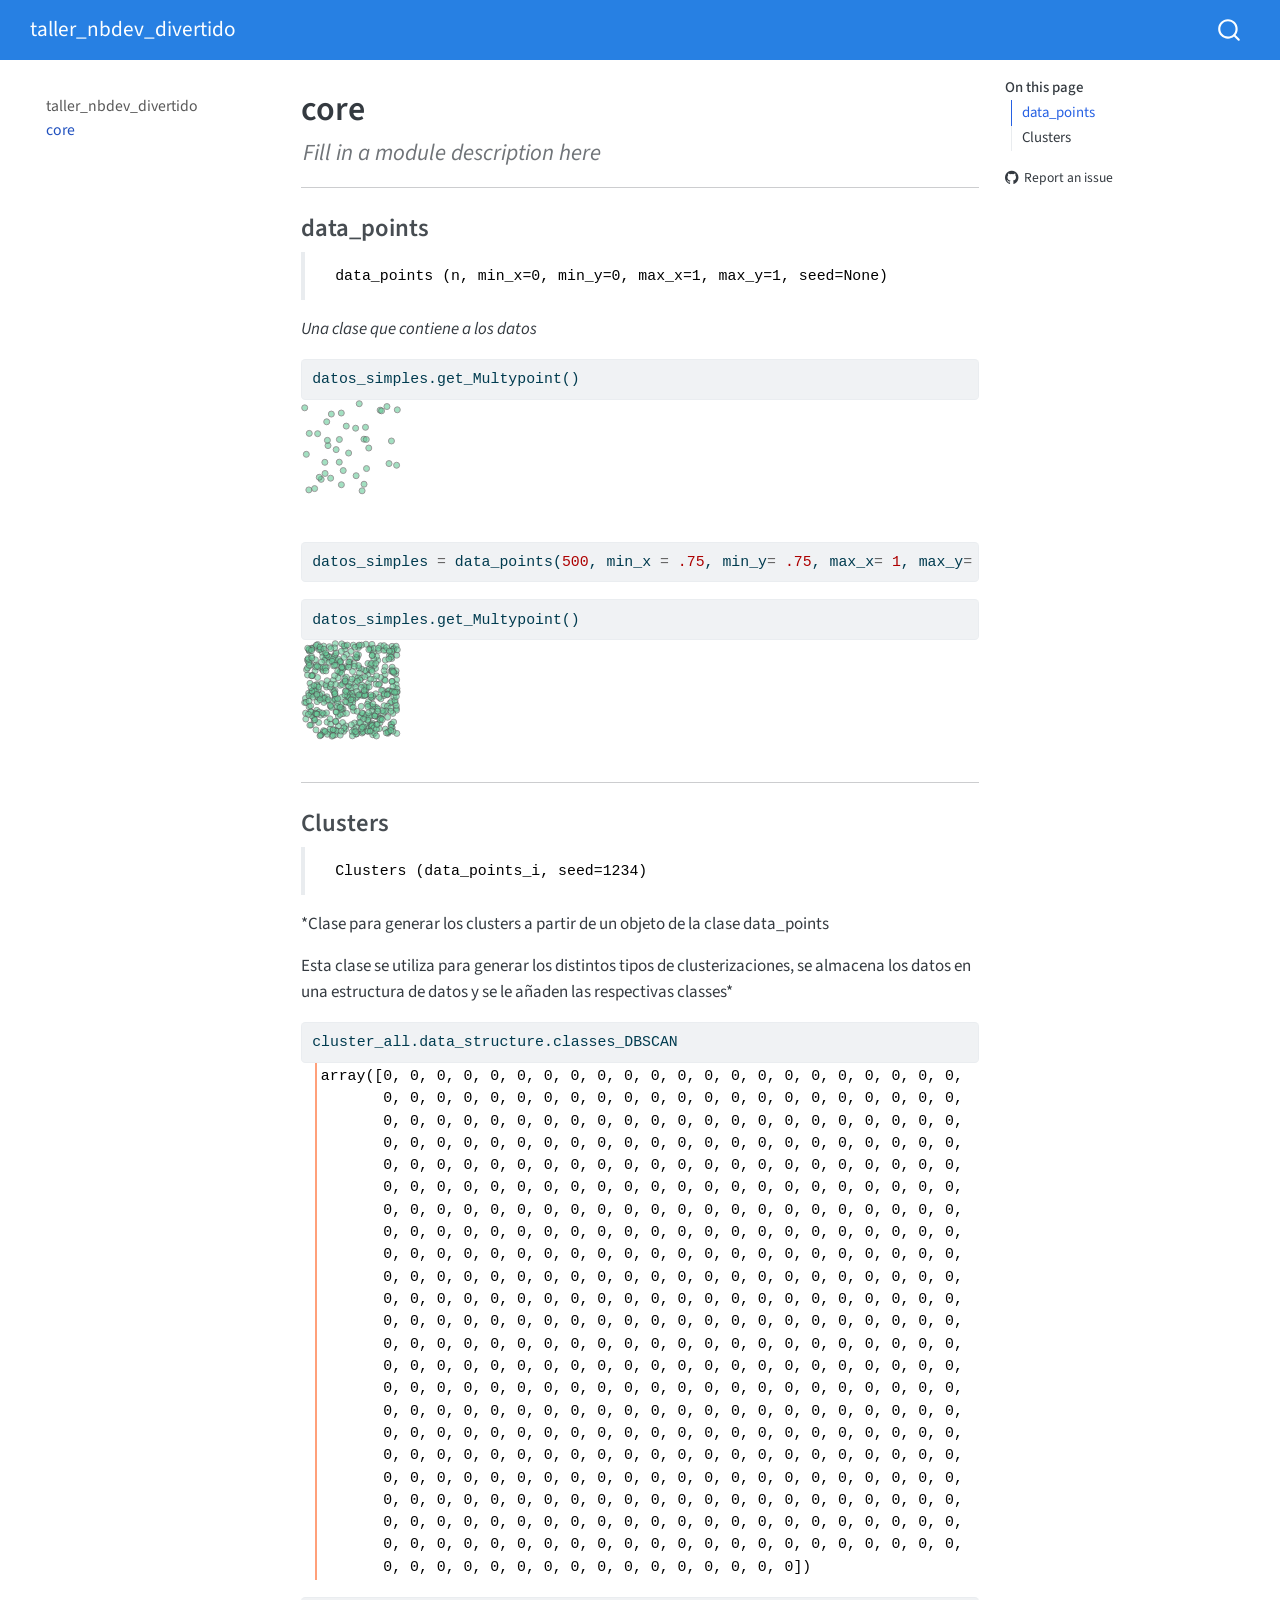
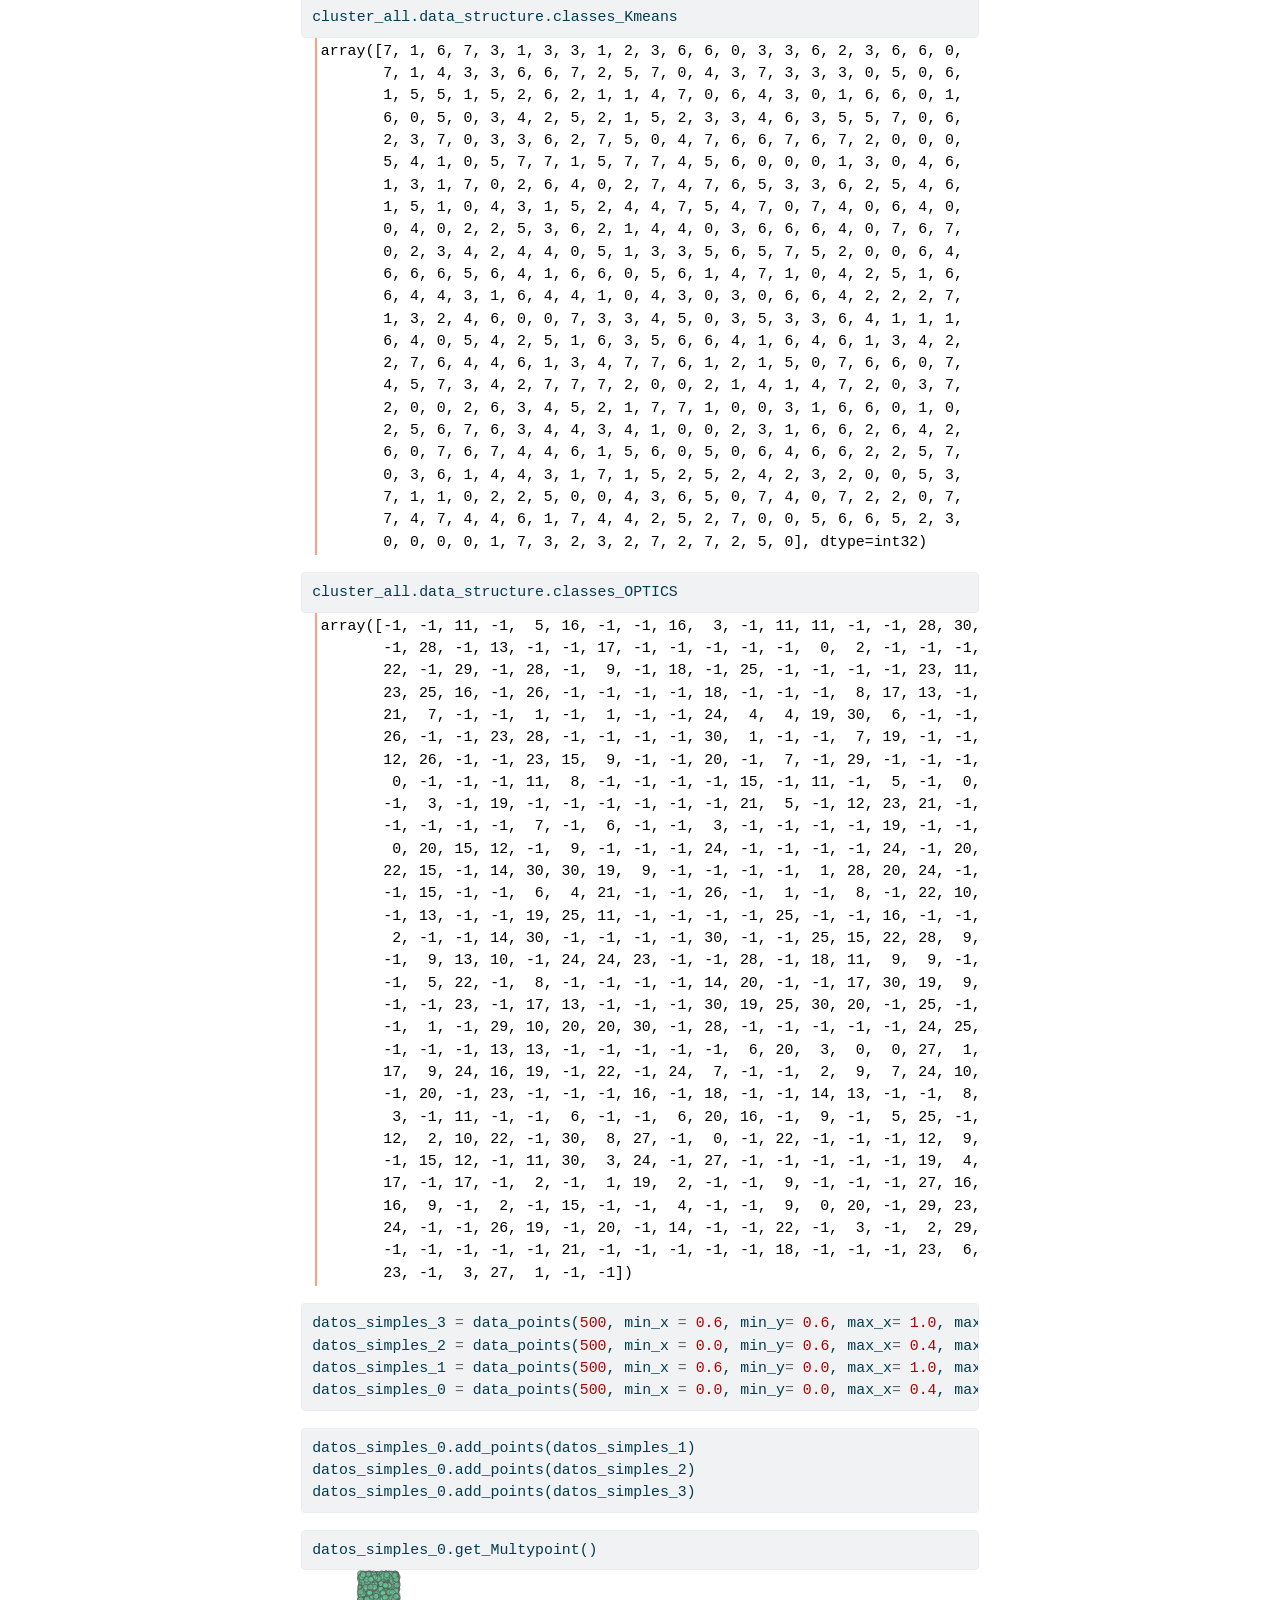
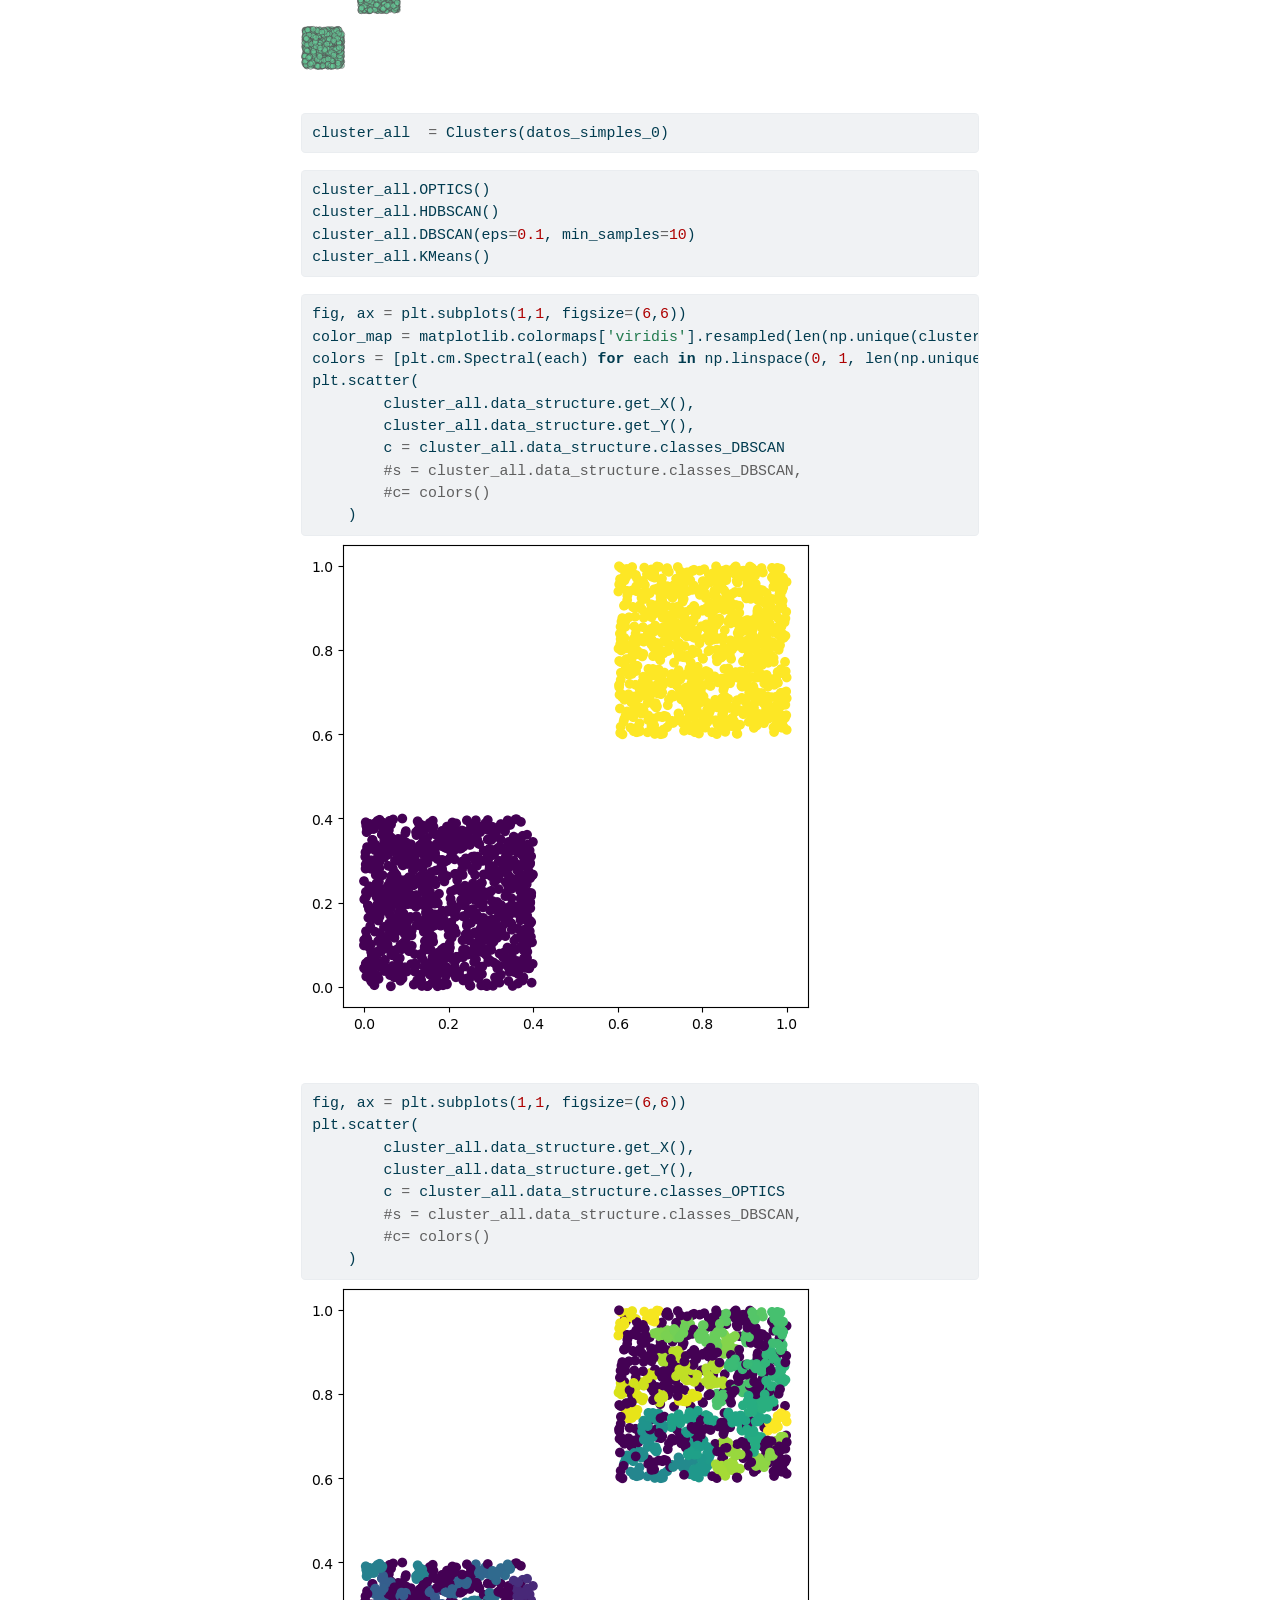
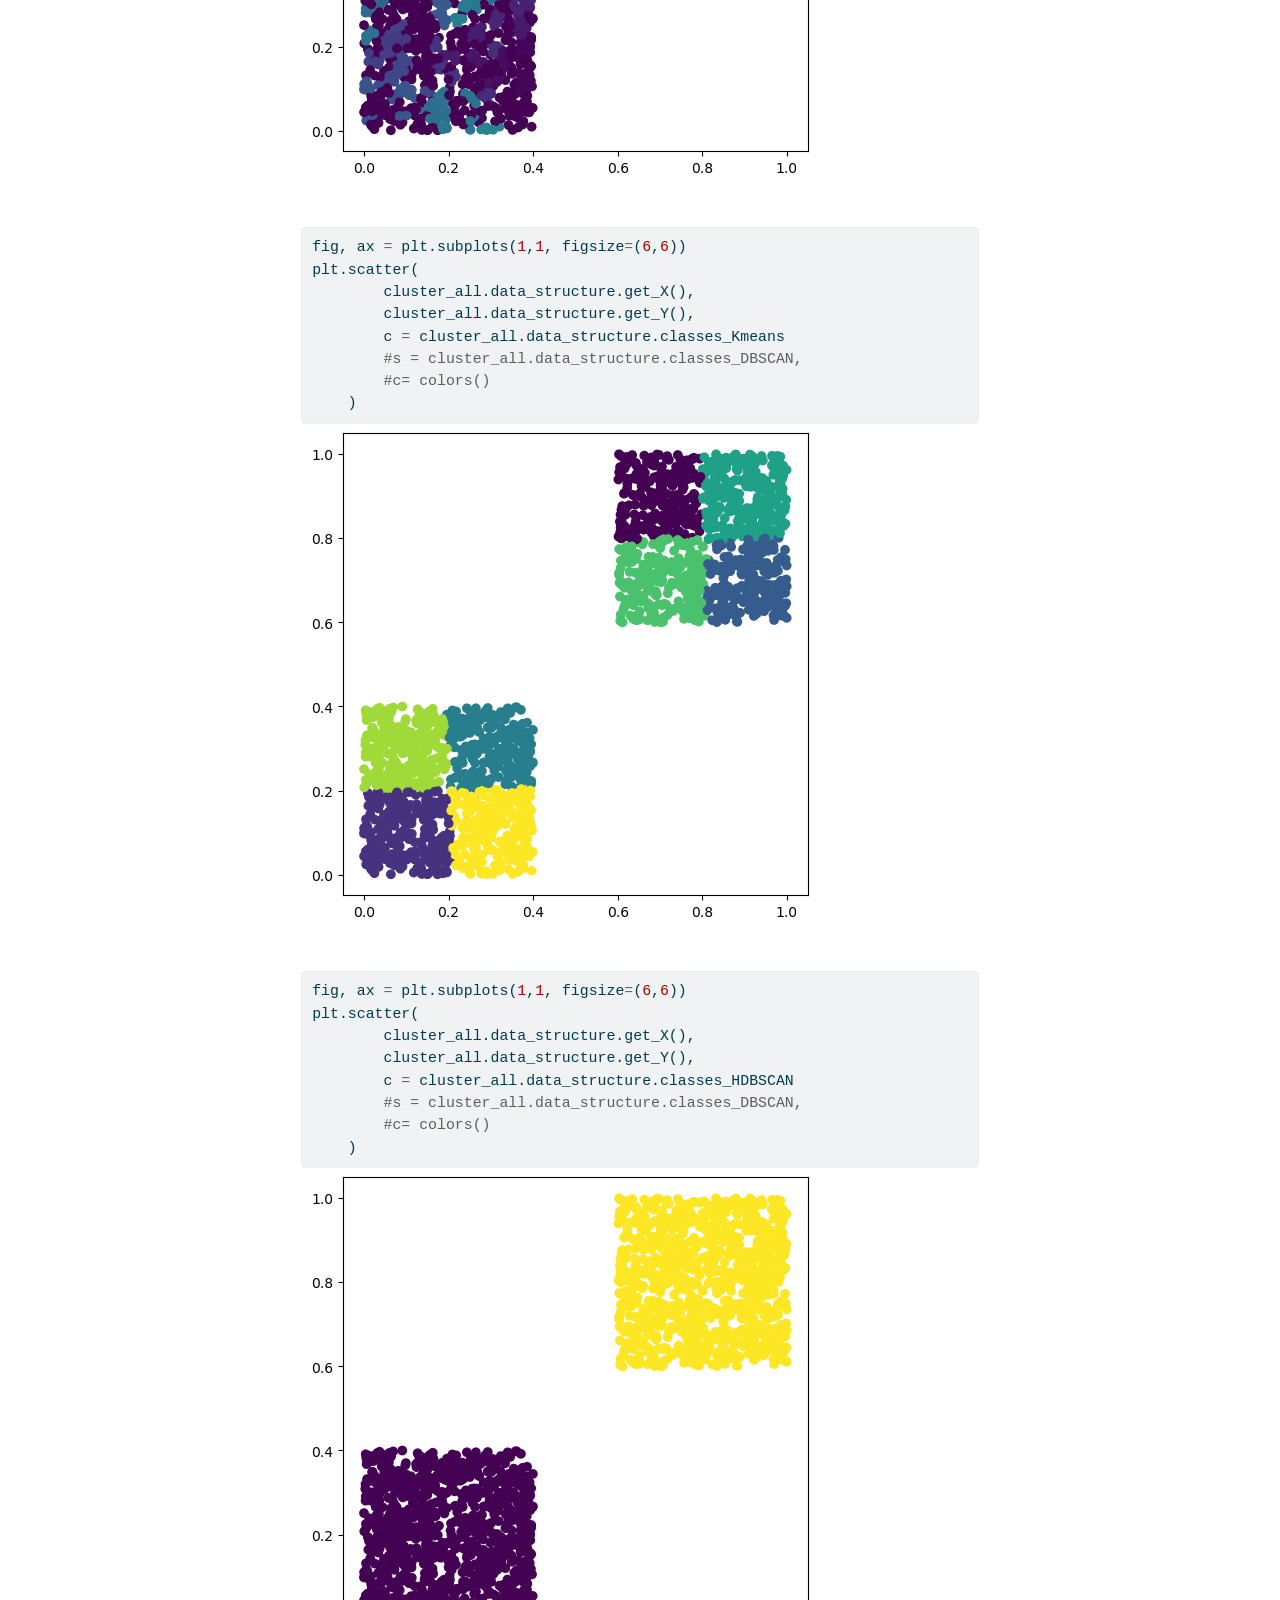
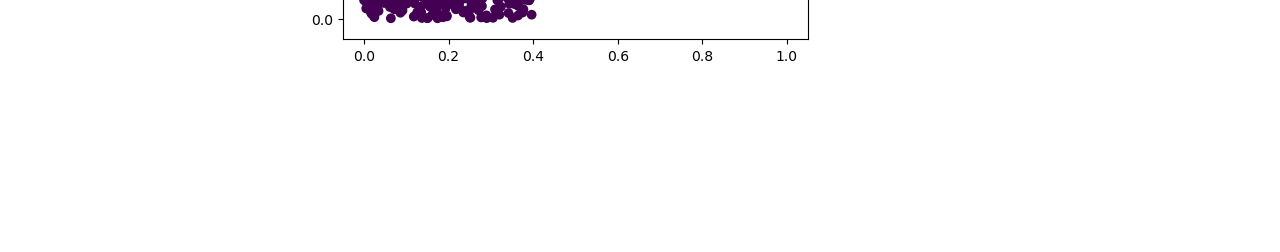
==== cluster.html @ 627d3703 "deploy: 6ef2ae4f8055036648c962a8db733e13fd1f72c1" ====
<!DOCTYPE html>
<html xmlns="http://www.w3.org/1999/xhtml" lang="en" xml:lang="en"><head>

<meta charset="utf-8">
<meta name="generator" content="quarto-1.6.1">

<meta name="viewport" content="width=device-width, initial-scale=1.0, user-scalable=yes">

<meta name="description" content="Fill in a module description here">

<title>core – taller_nbdev_divertido</title>
<style>
code{white-space: pre-wrap;}
span.smallcaps{font-variant: small-caps;}
div.columns{display: flex; gap: min(4vw, 1.5em);}
div.column{flex: auto; overflow-x: auto;}
div.hanging-indent{margin-left: 1.5em; text-indent: -1.5em;}
ul.task-list{list-style: none;}
ul.task-list li input[type="checkbox"] {
  width: 0.8em;
  margin: 0 0.8em 0.2em -1em; /* quarto-specific, see https://github.com/quarto-dev/quarto-cli/issues/4556 */ 
  vertical-align: middle;
}
/* CSS for syntax highlighting */
pre > code.sourceCode { white-space: pre; position: relative; }
pre > code.sourceCode > span { line-height: 1.25; }
pre > code.sourceCode > span:empty { height: 1.2em; }
.sourceCode { overflow: visible; }
code.sourceCode > span { color: inherit; text-decoration: inherit; }
div.sourceCode { margin: 1em 0; }
pre.sourceCode { margin: 0; }
@media screen {
div.sourceCode { overflow: auto; }
}
@media print {
pre > code.sourceCode { white-space: pre-wrap; }
pre > code.sourceCode > span { display: inline-block; text-indent: -5em; padding-left: 5em; }
}
pre.numberSource code
  { counter-reset: source-line 0; }
pre.numberSource code > span
  { position: relative; left: -4em; counter-increment: source-line; }
pre.numberSource code > span > a:first-child::before
  { content: counter(source-line);
    position: relative; left: -1em; text-align: right; vertical-align: baseline;
    border: none; display: inline-block;
    -webkit-touch-callout: none; -webkit-user-select: none;
    -khtml-user-select: none; -moz-user-select: none;
    -ms-user-select: none; user-select: none;
    padding: 0 4px; width: 4em;
  }
pre.numberSource { margin-left: 3em;  padding-left: 4px; }
div.sourceCode
  {   }
@media screen {
pre > code.sourceCode > span > a:first-child::before { text-decoration: underline; }
}
</style>


<script src="site_libs/quarto-nav/quarto-nav.js"></script>
<script src="site_libs/quarto-nav/headroom.min.js"></script>
<script src="site_libs/clipboard/clipboard.min.js"></script>
<script src="site_libs/quarto-search/autocomplete.umd.js"></script>
<script src="site_libs/quarto-search/fuse.min.js"></script>
<script src="site_libs/quarto-search/quarto-search.js"></script>
<meta name="quarto:offset" content="./">
<script src="site_libs/quarto-html/quarto.js"></script>
<script src="site_libs/quarto-html/popper.min.js"></script>
<script src="site_libs/quarto-html/tippy.umd.min.js"></script>
<script src="site_libs/quarto-html/anchor.min.js"></script>
<link href="site_libs/quarto-html/tippy.css" rel="stylesheet">
<link href="site_libs/quarto-html/quarto-syntax-highlighting.css" rel="stylesheet" id="quarto-text-highlighting-styles">
<script src="site_libs/bootstrap/bootstrap.min.js"></script>
<link href="site_libs/bootstrap/bootstrap-icons.css" rel="stylesheet">
<link href="site_libs/bootstrap/bootstrap.min.css" rel="stylesheet" id="quarto-bootstrap" data-mode="light">
<script id="quarto-search-options" type="application/json">{
  "location": "navbar",
  "copy-button": false,
  "collapse-after": 3,
  "panel-placement": "end",
  "type": "overlay",
  "limit": 50,
  "keyboard-shortcut": [
    "f",
    "/",
    "s"
  ],
  "show-item-context": false,
  "language": {
    "search-no-results-text": "No results",
    "search-matching-documents-text": "matching documents",
    "search-copy-link-title": "Copy link to search",
    "search-hide-matches-text": "Hide additional matches",
    "search-more-match-text": "more match in this document",
    "search-more-matches-text": "more matches in this document",
    "search-clear-button-title": "Clear",
    "search-text-placeholder": "",
    "search-detached-cancel-button-title": "Cancel",
    "search-submit-button-title": "Submit",
    "search-label": "Search"
  }
}</script>


<link rel="stylesheet" href="styles.css">
<meta property="og:title" content="core – taller_nbdev_divertido">
<meta property="og:description" content="Fill in a module description here">
<meta property="og:site_name" content="taller_nbdev_divertido">
<meta name="twitter:title" content="core – taller_nbdev_divertido">
<meta name="twitter:description" content="Fill in a module description here">
<meta name="twitter:card" content="summary">
</head>

<body class="nav-sidebar floating nav-fixed">

<div id="quarto-search-results"></div>
  <header id="quarto-header" class="headroom fixed-top">
    <nav class="navbar navbar-expand-lg " data-bs-theme="dark">
      <div class="navbar-container container-fluid">
      <div class="navbar-brand-container mx-auto">
    <a class="navbar-brand" href="./index.html">
    <span class="navbar-title">taller_nbdev_divertido</span>
    </a>
  </div>
        <div class="quarto-navbar-tools tools-end">
</div>
          <div id="quarto-search" class="" title="Search"></div>
      </div> <!-- /container-fluid -->
    </nav>
  <nav class="quarto-secondary-nav">
    <div class="container-fluid d-flex">
      <button type="button" class="quarto-btn-toggle btn" data-bs-toggle="collapse" role="button" data-bs-target=".quarto-sidebar-collapse-item" aria-controls="quarto-sidebar" aria-expanded="false" aria-label="Toggle sidebar navigation" onclick="if (window.quartoToggleHeadroom) { window.quartoToggleHeadroom(); }">
        <i class="bi bi-layout-text-sidebar-reverse"></i>
      </button>
        <nav class="quarto-page-breadcrumbs" aria-label="breadcrumb"><ol class="breadcrumb"><li class="breadcrumb-item"><a href="./cluster.html">core</a></li></ol></nav>
        <a class="flex-grow-1" role="navigation" data-bs-toggle="collapse" data-bs-target=".quarto-sidebar-collapse-item" aria-controls="quarto-sidebar" aria-expanded="false" aria-label="Toggle sidebar navigation" onclick="if (window.quartoToggleHeadroom) { window.quartoToggleHeadroom(); }">      
        </a>
    </div>
  </nav>
</header>
<!-- content -->
<div id="quarto-content" class="quarto-container page-columns page-rows-contents page-layout-article page-navbar">
<!-- sidebar -->
  <nav id="quarto-sidebar" class="sidebar collapse collapse-horizontal quarto-sidebar-collapse-item sidebar-navigation floating overflow-auto">
    <div class="sidebar-menu-container"> 
    <ul class="list-unstyled mt-1">
        <li class="sidebar-item">
  <div class="sidebar-item-container"> 
  <a href="./index.html" class="sidebar-item-text sidebar-link">
 <span class="menu-text">taller_nbdev_divertido</span></a>
  </div>
</li>
        <li class="sidebar-item">
  <div class="sidebar-item-container"> 
  <a href="./cluster.html" class="sidebar-item-text sidebar-link active">
 <span class="menu-text">core</span></a>
  </div>
</li>
    </ul>
    </div>
</nav>
<div id="quarto-sidebar-glass" class="quarto-sidebar-collapse-item" data-bs-toggle="collapse" data-bs-target=".quarto-sidebar-collapse-item"></div>
<!-- margin-sidebar -->
    <div id="quarto-margin-sidebar" class="sidebar margin-sidebar">
        <nav id="TOC" role="doc-toc" class="toc-active">
    <h2 id="toc-title">On this page</h2>
   
  <ul>
  <li><a href="#data_points" id="toc-data_points" class="nav-link active" data-scroll-target="#data_points">data_points</a></li>
  <li><a href="#clusters" id="toc-clusters" class="nav-link" data-scroll-target="#clusters">Clusters</a></li>
  </ul>
<div class="toc-actions"><ul><li><a href="https://github.com/msalazarcgeo/taller_nbdev_divertido/issues/new" class="toc-action"><i class="bi bi-github"></i>Report an issue</a></li></ul></div></nav>
    </div>
<!-- main -->
<main class="content" id="quarto-document-content">

<header id="title-block-header" class="quarto-title-block default">
<div class="quarto-title">
<h1 class="title">core</h1>
</div>

<div>
  <div class="description">
    Fill in a module description here
  </div>
</div>


<div class="quarto-title-meta">

    
  
    
  </div>
  


</header>


<!-- WARNING: THIS FILE WAS AUTOGENERATED! DO NOT EDIT! -->
<hr>
<section id="data_points" class="level3">
<h3 class="anchored" data-anchor-id="data_points">data_points</h3>
<blockquote class="blockquote">
<pre><code> data_points (n, min_x=0, min_y=0, max_x=1, max_y=1, seed=None)</code></pre>
</blockquote>
<p><em>Una clase que contiene a los datos</em></p>
<div id="cell-3" class="cell">
<div class="sourceCode cell-code" id="cb2"><pre class="sourceCode python code-with-copy"><code class="sourceCode python"><span id="cb2-1"><a href="#cb2-1" aria-hidden="true" tabindex="-1"></a>datos_simples.get_Multypoint()</span></code><button title="Copy to Clipboard" class="code-copy-button"><i class="bi"></i></button></pre></div>
<div class="cell-output cell-output-display">
<div>
<figure class="figure">
<p><img src="00_cluster_files/figure-html/cell-3-output-1.svg" class="img-fluid figure-img"></p>
</figure>
</div>
</div>
</div>
<div id="cell-4" class="cell">
<div class="sourceCode cell-code" id="cb3"><pre class="sourceCode python code-with-copy"><code class="sourceCode python"><span id="cb3-1"><a href="#cb3-1" aria-hidden="true" tabindex="-1"></a>datos_simples <span class="op">=</span> data_points(<span class="dv">500</span>, min_x <span class="op">=</span> <span class="fl">.75</span>, min_y<span class="op">=</span> <span class="fl">.75</span>, max_x<span class="op">=</span> <span class="dv">1</span>, max_y<span class="op">=</span> <span class="dv">1</span> )</span></code><button title="Copy to Clipboard" class="code-copy-button"><i class="bi"></i></button></pre></div>
</div>
<div id="cell-5" class="cell">
<div class="sourceCode cell-code" id="cb4"><pre class="sourceCode python code-with-copy"><code class="sourceCode python"><span id="cb4-1"><a href="#cb4-1" aria-hidden="true" tabindex="-1"></a>datos_simples.get_Multypoint()</span></code><button title="Copy to Clipboard" class="code-copy-button"><i class="bi"></i></button></pre></div>
<div class="cell-output cell-output-display">
<div>
<figure class="figure">
<p><img src="00_cluster_files/figure-html/cell-5-output-1.svg" class="img-fluid figure-img"></p>
</figure>
</div>
</div>
</div>
<hr>
</section>
<section id="clusters" class="level3">
<h3 class="anchored" data-anchor-id="clusters">Clusters</h3>
<blockquote class="blockquote">
<pre><code> Clusters (data_points_i, seed=1234)</code></pre>
</blockquote>
<p>*Clase para generar los clusters a partir de un objeto de la clase data_points</p>
<p>Esta clase se utiliza para generar los distintos tipos de clusterizaciones, se almacena los datos en una estructura de datos y se le añaden las respectivas classes*</p>
<div id="cell-7" class="cell">
<div class="sourceCode cell-code" id="cb6"><pre class="sourceCode python code-with-copy"><code class="sourceCode python"><span id="cb6-1"><a href="#cb6-1" aria-hidden="true" tabindex="-1"></a>cluster_all.data_structure.classes_DBSCAN</span></code><button title="Copy to Clipboard" class="code-copy-button"><i class="bi"></i></button></pre></div>
<div class="cell-output cell-output-display">
<pre><code>array([0, 0, 0, 0, 0, 0, 0, 0, 0, 0, 0, 0, 0, 0, 0, 0, 0, 0, 0, 0, 0, 0,
       0, 0, 0, 0, 0, 0, 0, 0, 0, 0, 0, 0, 0, 0, 0, 0, 0, 0, 0, 0, 0, 0,
       0, 0, 0, 0, 0, 0, 0, 0, 0, 0, 0, 0, 0, 0, 0, 0, 0, 0, 0, 0, 0, 0,
       0, 0, 0, 0, 0, 0, 0, 0, 0, 0, 0, 0, 0, 0, 0, 0, 0, 0, 0, 0, 0, 0,
       0, 0, 0, 0, 0, 0, 0, 0, 0, 0, 0, 0, 0, 0, 0, 0, 0, 0, 0, 0, 0, 0,
       0, 0, 0, 0, 0, 0, 0, 0, 0, 0, 0, 0, 0, 0, 0, 0, 0, 0, 0, 0, 0, 0,
       0, 0, 0, 0, 0, 0, 0, 0, 0, 0, 0, 0, 0, 0, 0, 0, 0, 0, 0, 0, 0, 0,
       0, 0, 0, 0, 0, 0, 0, 0, 0, 0, 0, 0, 0, 0, 0, 0, 0, 0, 0, 0, 0, 0,
       0, 0, 0, 0, 0, 0, 0, 0, 0, 0, 0, 0, 0, 0, 0, 0, 0, 0, 0, 0, 0, 0,
       0, 0, 0, 0, 0, 0, 0, 0, 0, 0, 0, 0, 0, 0, 0, 0, 0, 0, 0, 0, 0, 0,
       0, 0, 0, 0, 0, 0, 0, 0, 0, 0, 0, 0, 0, 0, 0, 0, 0, 0, 0, 0, 0, 0,
       0, 0, 0, 0, 0, 0, 0, 0, 0, 0, 0, 0, 0, 0, 0, 0, 0, 0, 0, 0, 0, 0,
       0, 0, 0, 0, 0, 0, 0, 0, 0, 0, 0, 0, 0, 0, 0, 0, 0, 0, 0, 0, 0, 0,
       0, 0, 0, 0, 0, 0, 0, 0, 0, 0, 0, 0, 0, 0, 0, 0, 0, 0, 0, 0, 0, 0,
       0, 0, 0, 0, 0, 0, 0, 0, 0, 0, 0, 0, 0, 0, 0, 0, 0, 0, 0, 0, 0, 0,
       0, 0, 0, 0, 0, 0, 0, 0, 0, 0, 0, 0, 0, 0, 0, 0, 0, 0, 0, 0, 0, 0,
       0, 0, 0, 0, 0, 0, 0, 0, 0, 0, 0, 0, 0, 0, 0, 0, 0, 0, 0, 0, 0, 0,
       0, 0, 0, 0, 0, 0, 0, 0, 0, 0, 0, 0, 0, 0, 0, 0, 0, 0, 0, 0, 0, 0,
       0, 0, 0, 0, 0, 0, 0, 0, 0, 0, 0, 0, 0, 0, 0, 0, 0, 0, 0, 0, 0, 0,
       0, 0, 0, 0, 0, 0, 0, 0, 0, 0, 0, 0, 0, 0, 0, 0, 0, 0, 0, 0, 0, 0,
       0, 0, 0, 0, 0, 0, 0, 0, 0, 0, 0, 0, 0, 0, 0, 0, 0, 0, 0, 0, 0, 0,
       0, 0, 0, 0, 0, 0, 0, 0, 0, 0, 0, 0, 0, 0, 0, 0, 0, 0, 0, 0, 0, 0,
       0, 0, 0, 0, 0, 0, 0, 0, 0, 0, 0, 0, 0, 0, 0, 0])</code></pre>
</div>
</div>
<div id="cell-8" class="cell">
<div class="sourceCode cell-code" id="cb8"><pre class="sourceCode python code-with-copy"><code class="sourceCode python"><span id="cb8-1"><a href="#cb8-1" aria-hidden="true" tabindex="-1"></a>cluster_all.data_structure.classes_Kmeans</span></code><button title="Copy to Clipboard" class="code-copy-button"><i class="bi"></i></button></pre></div>
<div class="cell-output cell-output-display">
<pre><code>array([7, 1, 6, 7, 3, 1, 3, 3, 1, 2, 3, 6, 6, 0, 3, 3, 6, 2, 3, 6, 6, 0,
       7, 1, 4, 3, 3, 6, 6, 7, 2, 5, 7, 0, 4, 3, 7, 3, 3, 3, 0, 5, 0, 6,
       1, 5, 5, 1, 5, 2, 6, 2, 1, 1, 4, 7, 0, 6, 4, 3, 0, 1, 6, 6, 0, 1,
       6, 0, 5, 0, 3, 4, 2, 5, 2, 1, 5, 2, 3, 3, 4, 6, 3, 5, 5, 7, 0, 6,
       2, 3, 7, 0, 3, 3, 6, 2, 7, 5, 0, 4, 7, 6, 6, 7, 6, 7, 2, 0, 0, 0,
       5, 4, 1, 0, 5, 7, 7, 1, 5, 7, 7, 4, 5, 6, 0, 0, 0, 1, 3, 0, 4, 6,
       1, 3, 1, 7, 0, 2, 6, 4, 0, 2, 7, 4, 7, 6, 5, 3, 3, 6, 2, 5, 4, 6,
       1, 5, 1, 0, 4, 3, 1, 5, 2, 4, 4, 7, 5, 4, 7, 0, 7, 4, 0, 6, 4, 0,
       0, 4, 0, 2, 2, 5, 3, 6, 2, 1, 4, 4, 0, 3, 6, 6, 6, 4, 0, 7, 6, 7,
       0, 2, 3, 4, 2, 4, 4, 0, 5, 1, 3, 3, 5, 6, 5, 7, 5, 2, 0, 0, 6, 4,
       6, 6, 6, 5, 6, 4, 1, 6, 6, 0, 5, 6, 1, 4, 7, 1, 0, 4, 2, 5, 1, 6,
       6, 4, 4, 3, 1, 6, 4, 4, 1, 0, 4, 3, 0, 3, 0, 6, 6, 4, 2, 2, 2, 7,
       1, 3, 2, 4, 6, 0, 0, 7, 3, 3, 4, 5, 0, 3, 5, 3, 3, 6, 4, 1, 1, 1,
       6, 4, 0, 5, 4, 2, 5, 1, 6, 3, 5, 6, 6, 4, 1, 6, 4, 6, 1, 3, 4, 2,
       2, 7, 6, 4, 4, 6, 1, 3, 4, 7, 7, 6, 1, 2, 1, 5, 0, 7, 6, 6, 0, 7,
       4, 5, 7, 3, 4, 2, 7, 7, 7, 2, 0, 0, 2, 1, 4, 1, 4, 7, 2, 0, 3, 7,
       2, 0, 0, 2, 6, 3, 4, 5, 2, 1, 7, 7, 1, 0, 0, 3, 1, 6, 6, 0, 1, 0,
       2, 5, 6, 7, 6, 3, 4, 4, 3, 4, 1, 0, 0, 2, 3, 1, 6, 6, 2, 6, 4, 2,
       6, 0, 7, 6, 7, 4, 4, 6, 1, 5, 6, 0, 5, 0, 6, 4, 6, 6, 2, 2, 5, 7,
       0, 3, 6, 1, 4, 4, 3, 1, 7, 1, 5, 2, 5, 2, 4, 2, 3, 2, 0, 0, 5, 3,
       7, 1, 1, 0, 2, 2, 5, 0, 0, 4, 3, 6, 5, 0, 7, 4, 0, 7, 2, 2, 0, 7,
       7, 4, 7, 4, 4, 6, 1, 7, 4, 4, 2, 5, 2, 7, 0, 0, 5, 6, 6, 5, 2, 3,
       0, 0, 0, 0, 1, 7, 3, 2, 3, 2, 7, 2, 7, 2, 5, 0], dtype=int32)</code></pre>
</div>
</div>
<div id="cell-9" class="cell">
<div class="sourceCode cell-code" id="cb10"><pre class="sourceCode python code-with-copy"><code class="sourceCode python"><span id="cb10-1"><a href="#cb10-1" aria-hidden="true" tabindex="-1"></a>cluster_all.data_structure.classes_OPTICS</span></code><button title="Copy to Clipboard" class="code-copy-button"><i class="bi"></i></button></pre></div>
<div class="cell-output cell-output-display">
<pre><code>array([-1, -1, 11, -1,  5, 16, -1, -1, 16,  3, -1, 11, 11, -1, -1, 28, 30,
       -1, 28, -1, 13, -1, -1, 17, -1, -1, -1, -1, -1,  0,  2, -1, -1, -1,
       22, -1, 29, -1, 28, -1,  9, -1, 18, -1, 25, -1, -1, -1, -1, 23, 11,
       23, 25, 16, -1, 26, -1, -1, -1, -1, 18, -1, -1, -1,  8, 17, 13, -1,
       21,  7, -1, -1,  1, -1,  1, -1, -1, 24,  4,  4, 19, 30,  6, -1, -1,
       26, -1, -1, 23, 28, -1, -1, -1, -1, 30,  1, -1, -1,  7, 19, -1, -1,
       12, 26, -1, -1, 23, 15,  9, -1, -1, 20, -1,  7, -1, 29, -1, -1, -1,
        0, -1, -1, -1, 11,  8, -1, -1, -1, -1, 15, -1, 11, -1,  5, -1,  0,
       -1,  3, -1, 19, -1, -1, -1, -1, -1, -1, 21,  5, -1, 12, 23, 21, -1,
       -1, -1, -1, -1,  7, -1,  6, -1, -1,  3, -1, -1, -1, -1, 19, -1, -1,
        0, 20, 15, 12, -1,  9, -1, -1, -1, 24, -1, -1, -1, -1, 24, -1, 20,
       22, 15, -1, 14, 30, 30, 19,  9, -1, -1, -1, -1,  1, 28, 20, 24, -1,
       -1, 15, -1, -1,  6,  4, 21, -1, -1, 26, -1,  1, -1,  8, -1, 22, 10,
       -1, 13, -1, -1, 19, 25, 11, -1, -1, -1, -1, 25, -1, -1, 16, -1, -1,
        2, -1, -1, 14, 30, -1, -1, -1, -1, 30, -1, -1, 25, 15, 22, 28,  9,
       -1,  9, 13, 10, -1, 24, 24, 23, -1, -1, 28, -1, 18, 11,  9,  9, -1,
       -1,  5, 22, -1,  8, -1, -1, -1, -1, 14, 20, -1, -1, 17, 30, 19,  9,
       -1, -1, 23, -1, 17, 13, -1, -1, -1, 30, 19, 25, 30, 20, -1, 25, -1,
       -1,  1, -1, 29, 10, 20, 20, 30, -1, 28, -1, -1, -1, -1, -1, 24, 25,
       -1, -1, -1, 13, 13, -1, -1, -1, -1, -1,  6, 20,  3,  0,  0, 27,  1,
       17,  9, 24, 16, 19, -1, 22, -1, 24,  7, -1, -1,  2,  9,  7, 24, 10,
       -1, 20, -1, 23, -1, -1, -1, 16, -1, 18, -1, -1, 14, 13, -1, -1,  8,
        3, -1, 11, -1, -1,  6, -1, -1,  6, 20, 16, -1,  9, -1,  5, 25, -1,
       12,  2, 10, 22, -1, 30,  8, 27, -1,  0, -1, 22, -1, -1, -1, 12,  9,
       -1, 15, 12, -1, 11, 30,  3, 24, -1, 27, -1, -1, -1, -1, -1, 19,  4,
       17, -1, 17, -1,  2, -1,  1, 19,  2, -1, -1,  9, -1, -1, -1, 27, 16,
       16,  9, -1,  2, -1, 15, -1, -1,  4, -1, -1,  9,  0, 20, -1, 29, 23,
       24, -1, -1, 26, 19, -1, 20, -1, 14, -1, -1, 22, -1,  3, -1,  2, 29,
       -1, -1, -1, -1, -1, 21, -1, -1, -1, -1, -1, 18, -1, -1, -1, 23,  6,
       23, -1,  3, 27,  1, -1, -1])</code></pre>
</div>
</div>
<div id="cell-10" class="cell">
<div class="sourceCode cell-code" id="cb12"><pre class="sourceCode python code-with-copy"><code class="sourceCode python"><span id="cb12-1"><a href="#cb12-1" aria-hidden="true" tabindex="-1"></a>datos_simples_3 <span class="op">=</span> data_points(<span class="dv">500</span>, min_x <span class="op">=</span> <span class="fl">0.6</span>, min_y<span class="op">=</span> <span class="fl">0.6</span>, max_x<span class="op">=</span> <span class="fl">1.0</span>, max_y<span class="op">=</span> <span class="fl">1.0</span> )</span>
<span id="cb12-2"><a href="#cb12-2" aria-hidden="true" tabindex="-1"></a>datos_simples_2 <span class="op">=</span> data_points(<span class="dv">500</span>, min_x <span class="op">=</span> <span class="fl">0.0</span>, min_y<span class="op">=</span> <span class="fl">0.6</span>, max_x<span class="op">=</span> <span class="fl">0.4</span>, max_y<span class="op">=</span> <span class="fl">1.0</span> )</span>
<span id="cb12-3"><a href="#cb12-3" aria-hidden="true" tabindex="-1"></a>datos_simples_1 <span class="op">=</span> data_points(<span class="dv">500</span>, min_x <span class="op">=</span> <span class="fl">0.6</span>, min_y<span class="op">=</span> <span class="fl">0.0</span>, max_x<span class="op">=</span> <span class="fl">1.0</span>, max_y<span class="op">=</span> <span class="fl">0.4</span> )</span>
<span id="cb12-4"><a href="#cb12-4" aria-hidden="true" tabindex="-1"></a>datos_simples_0 <span class="op">=</span> data_points(<span class="dv">500</span>, min_x <span class="op">=</span> <span class="fl">0.0</span>, min_y<span class="op">=</span> <span class="fl">0.0</span>, max_x<span class="op">=</span> <span class="fl">0.4</span>, max_y<span class="op">=</span> <span class="fl">0.4</span> )</span></code><button title="Copy to Clipboard" class="code-copy-button"><i class="bi"></i></button></pre></div>
</div>
<div id="cell-11" class="cell">
<div class="sourceCode cell-code" id="cb13"><pre class="sourceCode python code-with-copy"><code class="sourceCode python"><span id="cb13-1"><a href="#cb13-1" aria-hidden="true" tabindex="-1"></a>datos_simples_0.add_points(datos_simples_1)</span>
<span id="cb13-2"><a href="#cb13-2" aria-hidden="true" tabindex="-1"></a>datos_simples_0.add_points(datos_simples_2)</span>
<span id="cb13-3"><a href="#cb13-3" aria-hidden="true" tabindex="-1"></a>datos_simples_0.add_points(datos_simples_3)</span></code><button title="Copy to Clipboard" class="code-copy-button"><i class="bi"></i></button></pre></div>
</div>
<div id="cell-12" class="cell">
<div class="sourceCode cell-code" id="cb14"><pre class="sourceCode python code-with-copy"><code class="sourceCode python"><span id="cb14-1"><a href="#cb14-1" aria-hidden="true" tabindex="-1"></a>datos_simples_0.get_Multypoint()</span></code><button title="Copy to Clipboard" class="code-copy-button"><i class="bi"></i></button></pre></div>
<div class="cell-output cell-output-display">
<div>
<figure class="figure">
<p><img src="00_cluster_files/figure-html/cell-12-output-1.svg" class="img-fluid figure-img"></p>
</figure>
</div>
</div>
</div>
<div id="cell-13" class="cell">
<div class="sourceCode cell-code" id="cb15"><pre class="sourceCode python code-with-copy"><code class="sourceCode python"><span id="cb15-1"><a href="#cb15-1" aria-hidden="true" tabindex="-1"></a>cluster_all  <span class="op">=</span> Clusters(datos_simples_0)</span></code><button title="Copy to Clipboard" class="code-copy-button"><i class="bi"></i></button></pre></div>
</div>
<div id="cell-14" class="cell">
<div class="sourceCode cell-code" id="cb16"><pre class="sourceCode python code-with-copy"><code class="sourceCode python"><span id="cb16-1"><a href="#cb16-1" aria-hidden="true" tabindex="-1"></a>cluster_all.OPTICS()</span>
<span id="cb16-2"><a href="#cb16-2" aria-hidden="true" tabindex="-1"></a>cluster_all.HDBSCAN()</span>
<span id="cb16-3"><a href="#cb16-3" aria-hidden="true" tabindex="-1"></a>cluster_all.DBSCAN(eps<span class="op">=</span><span class="fl">0.1</span>, min_samples<span class="op">=</span><span class="dv">10</span>)</span>
<span id="cb16-4"><a href="#cb16-4" aria-hidden="true" tabindex="-1"></a>cluster_all.KMeans()</span></code><button title="Copy to Clipboard" class="code-copy-button"><i class="bi"></i></button></pre></div>
</div>
<div id="cell-15" class="cell">
<div class="sourceCode cell-code" id="cb17"><pre class="sourceCode python code-with-copy"><code class="sourceCode python"><span id="cb17-1"><a href="#cb17-1" aria-hidden="true" tabindex="-1"></a>fig, ax <span class="op">=</span> plt.subplots(<span class="dv">1</span>,<span class="dv">1</span>, figsize<span class="op">=</span>(<span class="dv">6</span>,<span class="dv">6</span>))</span>
<span id="cb17-2"><a href="#cb17-2" aria-hidden="true" tabindex="-1"></a>color_map <span class="op">=</span> matplotlib.colormaps[<span class="st">'viridis'</span>].resampled(<span class="bu">len</span>(np.unique(cluster_all.data_structure.classes_DBSCAN)))</span>
<span id="cb17-3"><a href="#cb17-3" aria-hidden="true" tabindex="-1"></a>colors <span class="op">=</span> [plt.cm.Spectral(each) <span class="cf">for</span> each <span class="kw">in</span> np.linspace(<span class="dv">0</span>, <span class="dv">1</span>, <span class="bu">len</span>(np.unique(cluster_all.data_structure.classes_DBSCAN)))]</span>
<span id="cb17-4"><a href="#cb17-4" aria-hidden="true" tabindex="-1"></a>plt.scatter(</span>
<span id="cb17-5"><a href="#cb17-5" aria-hidden="true" tabindex="-1"></a>        cluster_all.data_structure.get_X(),</span>
<span id="cb17-6"><a href="#cb17-6" aria-hidden="true" tabindex="-1"></a>        cluster_all.data_structure.get_Y(),</span>
<span id="cb17-7"><a href="#cb17-7" aria-hidden="true" tabindex="-1"></a>        c <span class="op">=</span> cluster_all.data_structure.classes_DBSCAN</span>
<span id="cb17-8"><a href="#cb17-8" aria-hidden="true" tabindex="-1"></a>        <span class="co">#s = cluster_all.data_structure.classes_DBSCAN,</span></span>
<span id="cb17-9"><a href="#cb17-9" aria-hidden="true" tabindex="-1"></a>        <span class="co">#c= colors()</span></span>
<span id="cb17-10"><a href="#cb17-10" aria-hidden="true" tabindex="-1"></a>    )</span></code><button title="Copy to Clipboard" class="code-copy-button"><i class="bi"></i></button></pre></div>
<div class="cell-output cell-output-display">
<div>
<figure class="figure">
<p><img src="00_cluster_files/figure-html/cell-15-output-1.png" class="img-fluid figure-img"></p>
</figure>
</div>
</div>
</div>
<div id="cell-16" class="cell">
<div class="sourceCode cell-code" id="cb18"><pre class="sourceCode python code-with-copy"><code class="sourceCode python"><span id="cb18-1"><a href="#cb18-1" aria-hidden="true" tabindex="-1"></a>fig, ax <span class="op">=</span> plt.subplots(<span class="dv">1</span>,<span class="dv">1</span>, figsize<span class="op">=</span>(<span class="dv">6</span>,<span class="dv">6</span>))</span>
<span id="cb18-2"><a href="#cb18-2" aria-hidden="true" tabindex="-1"></a>plt.scatter(</span>
<span id="cb18-3"><a href="#cb18-3" aria-hidden="true" tabindex="-1"></a>        cluster_all.data_structure.get_X(),</span>
<span id="cb18-4"><a href="#cb18-4" aria-hidden="true" tabindex="-1"></a>        cluster_all.data_structure.get_Y(),</span>
<span id="cb18-5"><a href="#cb18-5" aria-hidden="true" tabindex="-1"></a>        c <span class="op">=</span> cluster_all.data_structure.classes_OPTICS</span>
<span id="cb18-6"><a href="#cb18-6" aria-hidden="true" tabindex="-1"></a>        <span class="co">#s = cluster_all.data_structure.classes_DBSCAN,</span></span>
<span id="cb18-7"><a href="#cb18-7" aria-hidden="true" tabindex="-1"></a>        <span class="co">#c= colors()</span></span>
<span id="cb18-8"><a href="#cb18-8" aria-hidden="true" tabindex="-1"></a>    )</span></code><button title="Copy to Clipboard" class="code-copy-button"><i class="bi"></i></button></pre></div>
<div class="cell-output cell-output-display">
<div>
<figure class="figure">
<p><img src="00_cluster_files/figure-html/cell-16-output-1.png" class="img-fluid figure-img"></p>
</figure>
</div>
</div>
</div>
<div id="cell-17" class="cell">
<div class="sourceCode cell-code" id="cb19"><pre class="sourceCode python code-with-copy"><code class="sourceCode python"><span id="cb19-1"><a href="#cb19-1" aria-hidden="true" tabindex="-1"></a>fig, ax <span class="op">=</span> plt.subplots(<span class="dv">1</span>,<span class="dv">1</span>, figsize<span class="op">=</span>(<span class="dv">6</span>,<span class="dv">6</span>))</span>
<span id="cb19-2"><a href="#cb19-2" aria-hidden="true" tabindex="-1"></a>plt.scatter(</span>
<span id="cb19-3"><a href="#cb19-3" aria-hidden="true" tabindex="-1"></a>        cluster_all.data_structure.get_X(),</span>
<span id="cb19-4"><a href="#cb19-4" aria-hidden="true" tabindex="-1"></a>        cluster_all.data_structure.get_Y(),</span>
<span id="cb19-5"><a href="#cb19-5" aria-hidden="true" tabindex="-1"></a>        c <span class="op">=</span> cluster_all.data_structure.classes_Kmeans</span>
<span id="cb19-6"><a href="#cb19-6" aria-hidden="true" tabindex="-1"></a>        <span class="co">#s = cluster_all.data_structure.classes_DBSCAN,</span></span>
<span id="cb19-7"><a href="#cb19-7" aria-hidden="true" tabindex="-1"></a>        <span class="co">#c= colors()</span></span>
<span id="cb19-8"><a href="#cb19-8" aria-hidden="true" tabindex="-1"></a>    )</span></code><button title="Copy to Clipboard" class="code-copy-button"><i class="bi"></i></button></pre></div>
<div class="cell-output cell-output-display">
<div>
<figure class="figure">
<p><img src="00_cluster_files/figure-html/cell-17-output-1.png" class="img-fluid figure-img"></p>
</figure>
</div>
</div>
</div>
<div id="cell-19" class="cell">
<div class="sourceCode cell-code" id="cb20"><pre class="sourceCode python code-with-copy"><code class="sourceCode python"><span id="cb20-1"><a href="#cb20-1" aria-hidden="true" tabindex="-1"></a>fig, ax <span class="op">=</span> plt.subplots(<span class="dv">1</span>,<span class="dv">1</span>, figsize<span class="op">=</span>(<span class="dv">6</span>,<span class="dv">6</span>))</span>
<span id="cb20-2"><a href="#cb20-2" aria-hidden="true" tabindex="-1"></a>plt.scatter(</span>
<span id="cb20-3"><a href="#cb20-3" aria-hidden="true" tabindex="-1"></a>        cluster_all.data_structure.get_X(),</span>
<span id="cb20-4"><a href="#cb20-4" aria-hidden="true" tabindex="-1"></a>        cluster_all.data_structure.get_Y(),</span>
<span id="cb20-5"><a href="#cb20-5" aria-hidden="true" tabindex="-1"></a>        c <span class="op">=</span> cluster_all.data_structure.classes_HDBSCAN</span>
<span id="cb20-6"><a href="#cb20-6" aria-hidden="true" tabindex="-1"></a>        <span class="co">#s = cluster_all.data_structure.classes_DBSCAN,</span></span>
<span id="cb20-7"><a href="#cb20-7" aria-hidden="true" tabindex="-1"></a>        <span class="co">#c= colors()</span></span>
<span id="cb20-8"><a href="#cb20-8" aria-hidden="true" tabindex="-1"></a>    )</span></code><button title="Copy to Clipboard" class="code-copy-button"><i class="bi"></i></button></pre></div>
<div class="cell-output cell-output-display">
<div>
<figure class="figure">
<p><img src="00_cluster_files/figure-html/cell-19-output-1.png" class="img-fluid figure-img"></p>
</figure>
</div>
</div>
</div>


</section>

</main> <!-- /main -->
<script id="quarto-html-after-body" type="application/javascript">
window.document.addEventListener("DOMContentLoaded", function (event) {
  const toggleBodyColorMode = (bsSheetEl) => {
    const mode = bsSheetEl.getAttribute("data-mode");
    const bodyEl = window.document.querySelector("body");
    if (mode === "dark") {
      bodyEl.classList.add("quarto-dark");
      bodyEl.classList.remove("quarto-light");
    } else {
      bodyEl.classList.add("quarto-light");
      bodyEl.classList.remove("quarto-dark");
    }
  }
  const toggleBodyColorPrimary = () => {
    const bsSheetEl = window.document.querySelector("link#quarto-bootstrap");
    if (bsSheetEl) {
      toggleBodyColorMode(bsSheetEl);
    }
  }
  toggleBodyColorPrimary();  
  const icon = "";
  const anchorJS = new window.AnchorJS();
  anchorJS.options = {
    placement: 'right',
    icon: icon
  };
  anchorJS.add('.anchored');
  const isCodeAnnotation = (el) => {
    for (const clz of el.classList) {
      if (clz.startsWith('code-annotation-')) {                     
        return true;
      }
    }
    return false;
  }
  const onCopySuccess = function(e) {
    // button target
    const button = e.trigger;
    // don't keep focus
    button.blur();
    // flash "checked"
    button.classList.add('code-copy-button-checked');
    var currentTitle = button.getAttribute("title");
    button.setAttribute("title", "Copied!");
    let tooltip;
    if (window.bootstrap) {
      button.setAttribute("data-bs-toggle", "tooltip");
      button.setAttribute("data-bs-placement", "left");
      button.setAttribute("data-bs-title", "Copied!");
      tooltip = new bootstrap.Tooltip(button, 
        { trigger: "manual", 
          customClass: "code-copy-button-tooltip",
          offset: [0, -8]});
      tooltip.show();    
    }
    setTimeout(function() {
      if (tooltip) {
        tooltip.hide();
        button.removeAttribute("data-bs-title");
        button.removeAttribute("data-bs-toggle");
        button.removeAttribute("data-bs-placement");
      }
      button.setAttribute("title", currentTitle);
      button.classList.remove('code-copy-button-checked');
    }, 1000);
    // clear code selection
    e.clearSelection();
  }
  const getTextToCopy = function(trigger) {
      const codeEl = trigger.previousElementSibling.cloneNode(true);
      for (const childEl of codeEl.children) {
        if (isCodeAnnotation(childEl)) {
          childEl.remove();
        }
      }
      return codeEl.innerText;
  }
  const clipboard = new window.ClipboardJS('.code-copy-button:not([data-in-quarto-modal])', {
    text: getTextToCopy
  });
  clipboard.on('success', onCopySuccess);
  if (window.document.getElementById('quarto-embedded-source-code-modal')) {
    // For code content inside modals, clipBoardJS needs to be initialized with a container option
    // TODO: Check when it could be a function (https://github.com/zenorocha/clipboard.js/issues/860)
    const clipboardModal = new window.ClipboardJS('.code-copy-button[data-in-quarto-modal]', {
      text: getTextToCopy,
      container: window.document.getElementById('quarto-embedded-source-code-modal')
    });
    clipboardModal.on('success', onCopySuccess);
  }
    var localhostRegex = new RegExp(/^(?:http|https):\/\/localhost\:?[0-9]*\//);
    var mailtoRegex = new RegExp(/^mailto:/);
      var filterRegex = new RegExp("https:\/\/msalazarcgeo\.github\.io\/taller_nbdev_divertido");
    var isInternal = (href) => {
        return filterRegex.test(href) || localhostRegex.test(href) || mailtoRegex.test(href);
    }
    // Inspect non-navigation links and adorn them if external
 	var links = window.document.querySelectorAll('a[href]:not(.nav-link):not(.navbar-brand):not(.toc-action):not(.sidebar-link):not(.sidebar-item-toggle):not(.pagination-link):not(.no-external):not([aria-hidden]):not(.dropdown-item):not(.quarto-navigation-tool):not(.about-link)');
    for (var i=0; i<links.length; i++) {
      const link = links[i];
      if (!isInternal(link.href)) {
        // undo the damage that might have been done by quarto-nav.js in the case of
        // links that we want to consider external
        if (link.dataset.originalHref !== undefined) {
          link.href = link.dataset.originalHref;
        }
      }
    }
  function tippyHover(el, contentFn, onTriggerFn, onUntriggerFn) {
    const config = {
      allowHTML: true,
      maxWidth: 500,
      delay: 100,
      arrow: false,
      appendTo: function(el) {
          return el.parentElement;
      },
      interactive: true,
      interactiveBorder: 10,
      theme: 'quarto',
      placement: 'bottom-start',
    };
    if (contentFn) {
      config.content = contentFn;
    }
    if (onTriggerFn) {
      config.onTrigger = onTriggerFn;
    }
    if (onUntriggerFn) {
      config.onUntrigger = onUntriggerFn;
    }
    window.tippy(el, config); 
  }
  const noterefs = window.document.querySelectorAll('a[role="doc-noteref"]');
  for (var i=0; i<noterefs.length; i++) {
    const ref = noterefs[i];
    tippyHover(ref, function() {
      // use id or data attribute instead here
      let href = ref.getAttribute('data-footnote-href') || ref.getAttribute('href');
      try { href = new URL(href).hash; } catch {}
      const id = href.replace(/^#\/?/, "");
      const note = window.document.getElementById(id);
      if (note) {
        return note.innerHTML;
      } else {
        return "";
      }
    });
  }
  const xrefs = window.document.querySelectorAll('a.quarto-xref');
  const processXRef = (id, note) => {
    // Strip column container classes
    const stripColumnClz = (el) => {
      el.classList.remove("page-full", "page-columns");
      if (el.children) {
        for (const child of el.children) {
          stripColumnClz(child);
        }
      }
    }
    stripColumnClz(note)
    if (id === null || id.startsWith('sec-')) {
      // Special case sections, only their first couple elements
      const container = document.createElement("div");
      if (note.children && note.children.length > 2) {
        container.appendChild(note.children[0].cloneNode(true));
        for (let i = 1; i < note.children.length; i++) {
          const child = note.children[i];
          if (child.tagName === "P" && child.innerText === "") {
            continue;
          } else {
            container.appendChild(child.cloneNode(true));
            break;
          }
        }
        if (window.Quarto?.typesetMath) {
          window.Quarto.typesetMath(container);
        }
        return container.innerHTML
      } else {
        if (window.Quarto?.typesetMath) {
          window.Quarto.typesetMath(note);
        }
        return note.innerHTML;
      }
    } else {
      // Remove any anchor links if they are present
      const anchorLink = note.querySelector('a.anchorjs-link');
      if (anchorLink) {
        anchorLink.remove();
      }
      if (window.Quarto?.typesetMath) {
        window.Quarto.typesetMath(note);
      }
      // TODO in 1.5, we should make sure this works without a callout special case
      if (note.classList.contains("callout")) {
        return note.outerHTML;
      } else {
        return note.innerHTML;
      }
    }
  }
  for (var i=0; i<xrefs.length; i++) {
    const xref = xrefs[i];
    tippyHover(xref, undefined, function(instance) {
      instance.disable();
      let url = xref.getAttribute('href');
      let hash = undefined; 
      if (url.startsWith('#')) {
        hash = url;
      } else {
        try { hash = new URL(url).hash; } catch {}
      }
      if (hash) {
        const id = hash.replace(/^#\/?/, "");
        const note = window.document.getElementById(id);
        if (note !== null) {
          try {
            const html = processXRef(id, note.cloneNode(true));
            instance.setContent(html);
          } finally {
            instance.enable();
            instance.show();
          }
        } else {
          // See if we can fetch this
          fetch(url.split('#')[0])
          .then(res => res.text())
          .then(html => {
            const parser = new DOMParser();
            const htmlDoc = parser.parseFromString(html, "text/html");
            const note = htmlDoc.getElementById(id);
            if (note !== null) {
              const html = processXRef(id, note);
              instance.setContent(html);
            } 
          }).finally(() => {
            instance.enable();
            instance.show();
          });
        }
      } else {
        // See if we can fetch a full url (with no hash to target)
        // This is a special case and we should probably do some content thinning / targeting
        fetch(url)
        .then(res => res.text())
        .then(html => {
          const parser = new DOMParser();
          const htmlDoc = parser.parseFromString(html, "text/html");
          const note = htmlDoc.querySelector('main.content');
          if (note !== null) {
            // This should only happen for chapter cross references
            // (since there is no id in the URL)
            // remove the first header
            if (note.children.length > 0 && note.children[0].tagName === "HEADER") {
              note.children[0].remove();
            }
            const html = processXRef(null, note);
            instance.setContent(html);
          } 
        }).finally(() => {
          instance.enable();
          instance.show();
        });
      }
    }, function(instance) {
    });
  }
      let selectedAnnoteEl;
      const selectorForAnnotation = ( cell, annotation) => {
        let cellAttr = 'data-code-cell="' + cell + '"';
        let lineAttr = 'data-code-annotation="' +  annotation + '"';
        const selector = 'span[' + cellAttr + '][' + lineAttr + ']';
        return selector;
      }
      const selectCodeLines = (annoteEl) => {
        const doc = window.document;
        const targetCell = annoteEl.getAttribute("data-target-cell");
        const targetAnnotation = annoteEl.getAttribute("data-target-annotation");
        const annoteSpan = window.document.querySelector(selectorForAnnotation(targetCell, targetAnnotation));
        const lines = annoteSpan.getAttribute("data-code-lines").split(",");
        const lineIds = lines.map((line) => {
          return targetCell + "-" + line;
        })
        let top = null;
        let height = null;
        let parent = null;
        if (lineIds.length > 0) {
            //compute the position of the single el (top and bottom and make a div)
            const el = window.document.getElementById(lineIds[0]);
            top = el.offsetTop;
            height = el.offsetHeight;
            parent = el.parentElement.parentElement;
          if (lineIds.length > 1) {
            const lastEl = window.document.getElementById(lineIds[lineIds.length - 1]);
            const bottom = lastEl.offsetTop + lastEl.offsetHeight;
            height = bottom - top;
          }
          if (top !== null && height !== null && parent !== null) {
            // cook up a div (if necessary) and position it 
            let div = window.document.getElementById("code-annotation-line-highlight");
            if (div === null) {
              div = window.document.createElement("div");
              div.setAttribute("id", "code-annotation-line-highlight");
              div.style.position = 'absolute';
              parent.appendChild(div);
            }
            div.style.top = top - 2 + "px";
            div.style.height = height + 4 + "px";
            div.style.left = 0;
            let gutterDiv = window.document.getElementById("code-annotation-line-highlight-gutter");
            if (gutterDiv === null) {
              gutterDiv = window.document.createElement("div");
              gutterDiv.setAttribute("id", "code-annotation-line-highlight-gutter");
              gutterDiv.style.position = 'absolute';
              const codeCell = window.document.getElementById(targetCell);
              const gutter = codeCell.querySelector('.code-annotation-gutter');
              gutter.appendChild(gutterDiv);
            }
            gutterDiv.style.top = top - 2 + "px";
            gutterDiv.style.height = height + 4 + "px";
          }
          selectedAnnoteEl = annoteEl;
        }
      };
      const unselectCodeLines = () => {
        const elementsIds = ["code-annotation-line-highlight", "code-annotation-line-highlight-gutter"];
        elementsIds.forEach((elId) => {
          const div = window.document.getElementById(elId);
          if (div) {
            div.remove();
          }
        });
        selectedAnnoteEl = undefined;
      };
        // Handle positioning of the toggle
    window.addEventListener(
      "resize",
      throttle(() => {
        elRect = undefined;
        if (selectedAnnoteEl) {
          selectCodeLines(selectedAnnoteEl);
        }
      }, 10)
    );
    function throttle(fn, ms) {
    let throttle = false;
    let timer;
      return (...args) => {
        if(!throttle) { // first call gets through
            fn.apply(this, args);
            throttle = true;
        } else { // all the others get throttled
            if(timer) clearTimeout(timer); // cancel #2
            timer = setTimeout(() => {
              fn.apply(this, args);
              timer = throttle = false;
            }, ms);
        }
      };
    }
      // Attach click handler to the DT
      const annoteDls = window.document.querySelectorAll('dt[data-target-cell]');
      for (const annoteDlNode of annoteDls) {
        annoteDlNode.addEventListener('click', (event) => {
          const clickedEl = event.target;
          if (clickedEl !== selectedAnnoteEl) {
            unselectCodeLines();
            const activeEl = window.document.querySelector('dt[data-target-cell].code-annotation-active');
            if (activeEl) {
              activeEl.classList.remove('code-annotation-active');
            }
            selectCodeLines(clickedEl);
            clickedEl.classList.add('code-annotation-active');
          } else {
            // Unselect the line
            unselectCodeLines();
            clickedEl.classList.remove('code-annotation-active');
          }
        });
      }
  const findCites = (el) => {
    const parentEl = el.parentElement;
    if (parentEl) {
      const cites = parentEl.dataset.cites;
      if (cites) {
        return {
          el,
          cites: cites.split(' ')
        };
      } else {
        return findCites(el.parentElement)
      }
    } else {
      return undefined;
    }
  };
  var bibliorefs = window.document.querySelectorAll('a[role="doc-biblioref"]');
  for (var i=0; i<bibliorefs.length; i++) {
    const ref = bibliorefs[i];
    const citeInfo = findCites(ref);
    if (citeInfo) {
      tippyHover(citeInfo.el, function() {
        var popup = window.document.createElement('div');
        citeInfo.cites.forEach(function(cite) {
          var citeDiv = window.document.createElement('div');
          citeDiv.classList.add('hanging-indent');
          citeDiv.classList.add('csl-entry');
          var biblioDiv = window.document.getElementById('ref-' + cite);
          if (biblioDiv) {
            citeDiv.innerHTML = biblioDiv.innerHTML;
          }
          popup.appendChild(citeDiv);
        });
        return popup.innerHTML;
      });
    }
  }
});
</script>
</div> <!-- /content -->




<footer class="footer"><div class="nav-footer"><div class="nav-footer-center"><div class="toc-actions d-sm-block d-md-none"><ul><li><a href="https://github.com/msalazarcgeo/taller_nbdev_divertido/issues/new" class="toc-action"><i class="bi bi-github"></i>Report an issue</a></li></ul></div></div></div></footer></body></html>
---- site_libs/quarto-html/tippy.css ----
.tippy-box[data-animation=fade][data-state=hidden]{opacity:0}[data-tippy-root]{max-width:calc(100vw - 10px)}.tippy-box{position:relative;background-color:#333;color:#fff;border-radius:4px;font-size:14px;line-height:1.4;white-space:normal;outline:0;transition-property:transform,visibility,opacity}.tippy-box[data-placement^=top]>.tippy-arrow{bottom:0}.tippy-box[data-placement^=top]>.tippy-arrow:before{bottom:-7px;left:0;border-width:8px 8px 0;border-top-color:initial;transform-origin:center top}.tippy-box[data-placement^=bottom]>.tippy-arrow{top:0}.tippy-box[data-placement^=bottom]>.tippy-arrow:before{top:-7px;left:0;border-width:0 8px 8px;border-bottom-color:initial;transform-origin:center bottom}.tippy-box[data-placement^=left]>.tippy-arrow{right:0}.tippy-box[data-placement^=left]>.tippy-arrow:before{border-width:8px 0 8px 8px;border-left-color:initial;right:-7px;transform-origin:center left}.tippy-box[data-placement^=right]>.tippy-arrow{left:0}.tippy-box[data-placement^=right]>.tippy-arrow:before{left:-7px;border-width:8px 8px 8px 0;border-right-color:initial;transform-origin:center right}.tippy-box[data-inertia][data-state=visible]{transition-timing-function:cubic-bezier(.54,1.5,.38,1.11)}.tippy-arrow{width:16px;height:16px;color:#333}.tippy-arrow:before{content:"";position:absolute;border-color:transparent;border-style:solid}.tippy-content{position:relative;padding:5px 9px;z-index:1}
---- site_libs/quarto-html/quarto-syntax-highlighting.css ----
/* quarto syntax highlight colors */
:root {
  --quarto-hl-ot-color: #003B4F;
  --quarto-hl-at-color: #657422;
  --quarto-hl-ss-color: #20794D;
  --quarto-hl-an-color: #5E5E5E;
  --quarto-hl-fu-color: #4758AB;
  --quarto-hl-st-color: #20794D;
  --quarto-hl-cf-color: #003B4F;
  --quarto-hl-op-color: #5E5E5E;
  --quarto-hl-er-color: #AD0000;
  --quarto-hl-bn-color: #AD0000;
  --quarto-hl-al-color: #AD0000;
  --quarto-hl-va-color: #111111;
  --quarto-hl-bu-color: inherit;
  --quarto-hl-ex-color: inherit;
  --quarto-hl-pp-color: #AD0000;
  --quarto-hl-in-color: #5E5E5E;
  --quarto-hl-vs-color: #20794D;
  --quarto-hl-wa-color: #5E5E5E;
  --quarto-hl-do-color: #5E5E5E;
  --quarto-hl-im-color: #00769E;
  --quarto-hl-ch-color: #20794D;
  --quarto-hl-dt-color: #AD0000;
  --quarto-hl-fl-color: #AD0000;
  --quarto-hl-co-color: #5E5E5E;
  --quarto-hl-cv-color: #5E5E5E;
  --quarto-hl-cn-color: #8f5902;
  --quarto-hl-sc-color: #5E5E5E;
  --quarto-hl-dv-color: #AD0000;
  --quarto-hl-kw-color: #003B4F;
}

/* other quarto variables */
:root {
  --quarto-font-monospace: SFMono-Regular, Menlo, Monaco, Consolas, "Liberation Mono", "Courier New", monospace;
}

pre > code.sourceCode > span {
  color: #003B4F;
}

code span {
  color: #003B4F;
}

code.sourceCode > span {
  color: #003B4F;
}

div.sourceCode,
div.sourceCode pre.sourceCode {
  color: #003B4F;
}

code span.ot {
  color: #003B4F;
  font-style: inherit;
}

code span.at {
  color: #657422;
  font-style: inherit;
}

code span.ss {
  color: #20794D;
  font-style: inherit;
}

code span.an {
  color: #5E5E5E;
  font-style: inherit;
}

code span.fu {
  color: #4758AB;
  font-style: inherit;
}

code span.st {
  color: #20794D;
  font-style: inherit;
}

code span.cf {
  color: #003B4F;
  font-weight: bold;
  font-style: inherit;
}

code span.op {
  color: #5E5E5E;
  font-style: inherit;
}

code span.er {
  color: #AD0000;
  font-style: inherit;
}

code span.bn {
  color: #AD0000;
  font-style: inherit;
}

code span.al {
  color: #AD0000;
  font-style: inherit;
}

code span.va {
  color: #111111;
  font-style: inherit;
}

code span.bu {
  font-style: inherit;
}

code span.ex {
  font-style: inherit;
}

code span.pp {
  color: #AD0000;
  font-style: inherit;
}

code span.in {
  color: #5E5E5E;
  font-style: inherit;
}

code span.vs {
  color: #20794D;
  font-style: inherit;
}

code span.wa {
  color: #5E5E5E;
  font-style: italic;
}

code span.do {
  color: #5E5E5E;
  font-style: italic;
}

code span.im {
  color: #00769E;
  font-style: inherit;
}

code span.ch {
  color: #20794D;
  font-style: inherit;
}

code span.dt {
  color: #AD0000;
  font-style: inherit;
}

code span.fl {
  color: #AD0000;
  font-style: inherit;
}

code span.co {
  color: #5E5E5E;
  font-style: inherit;
}

code span.cv {
  color: #5E5E5E;
  font-style: italic;
}

code span.cn {
  color: #8f5902;
  font-style: inherit;
}

code span.sc {
  color: #5E5E5E;
  font-style: inherit;
}

code span.dv {
  color: #AD0000;
  font-style: inherit;
}

code span.kw {
  color: #003B4F;
  font-weight: bold;
  font-style: inherit;
}

.prevent-inlining {
  content: "</";
}

/*# sourceMappingURL=debc5d5d77c3f9108843748ff7464032.css.map */
---- styles.css ----
.cell {
  margin-bottom: 1rem;
}

.cell > .sourceCode {
  margin-bottom: 0;
}

.cell-output > pre {
  margin-bottom: 0;
}

.cell-output > pre, .cell-output > .sourceCode > pre, .cell-output-stdout > pre {
  margin-left: 0.8rem;
  margin-top: 0;
  background: none;
  border-left: 2px solid lightsalmon;
  border-top-left-radius: 0;
  border-top-right-radius: 0;
}

.cell-output > .sourceCode {
  border: none;
}

.cell-output > .sourceCode {
  background: none;
  margin-top: 0;
}

div.description {
  padding-left: 2px;
  padding-top: 5px;
  font-style: italic;
  font-size: 135%;
  opacity: 70%;
}
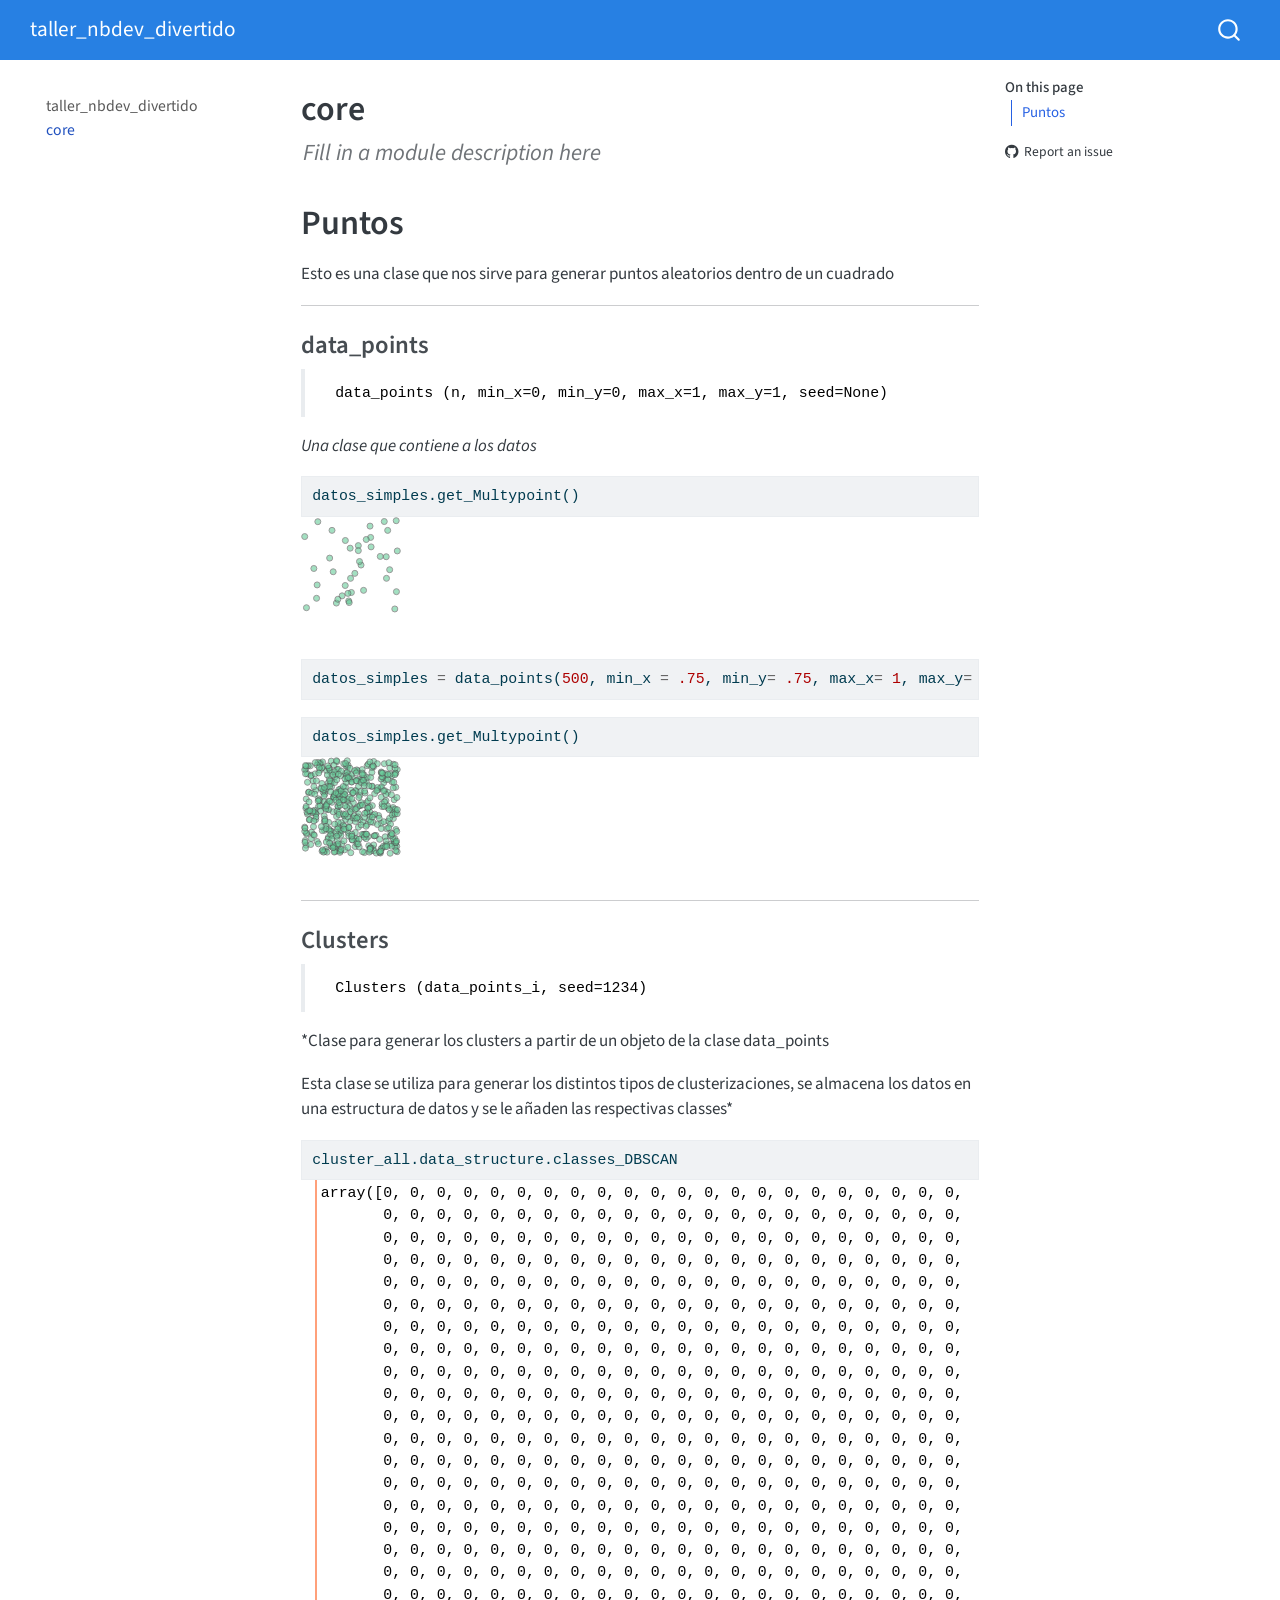
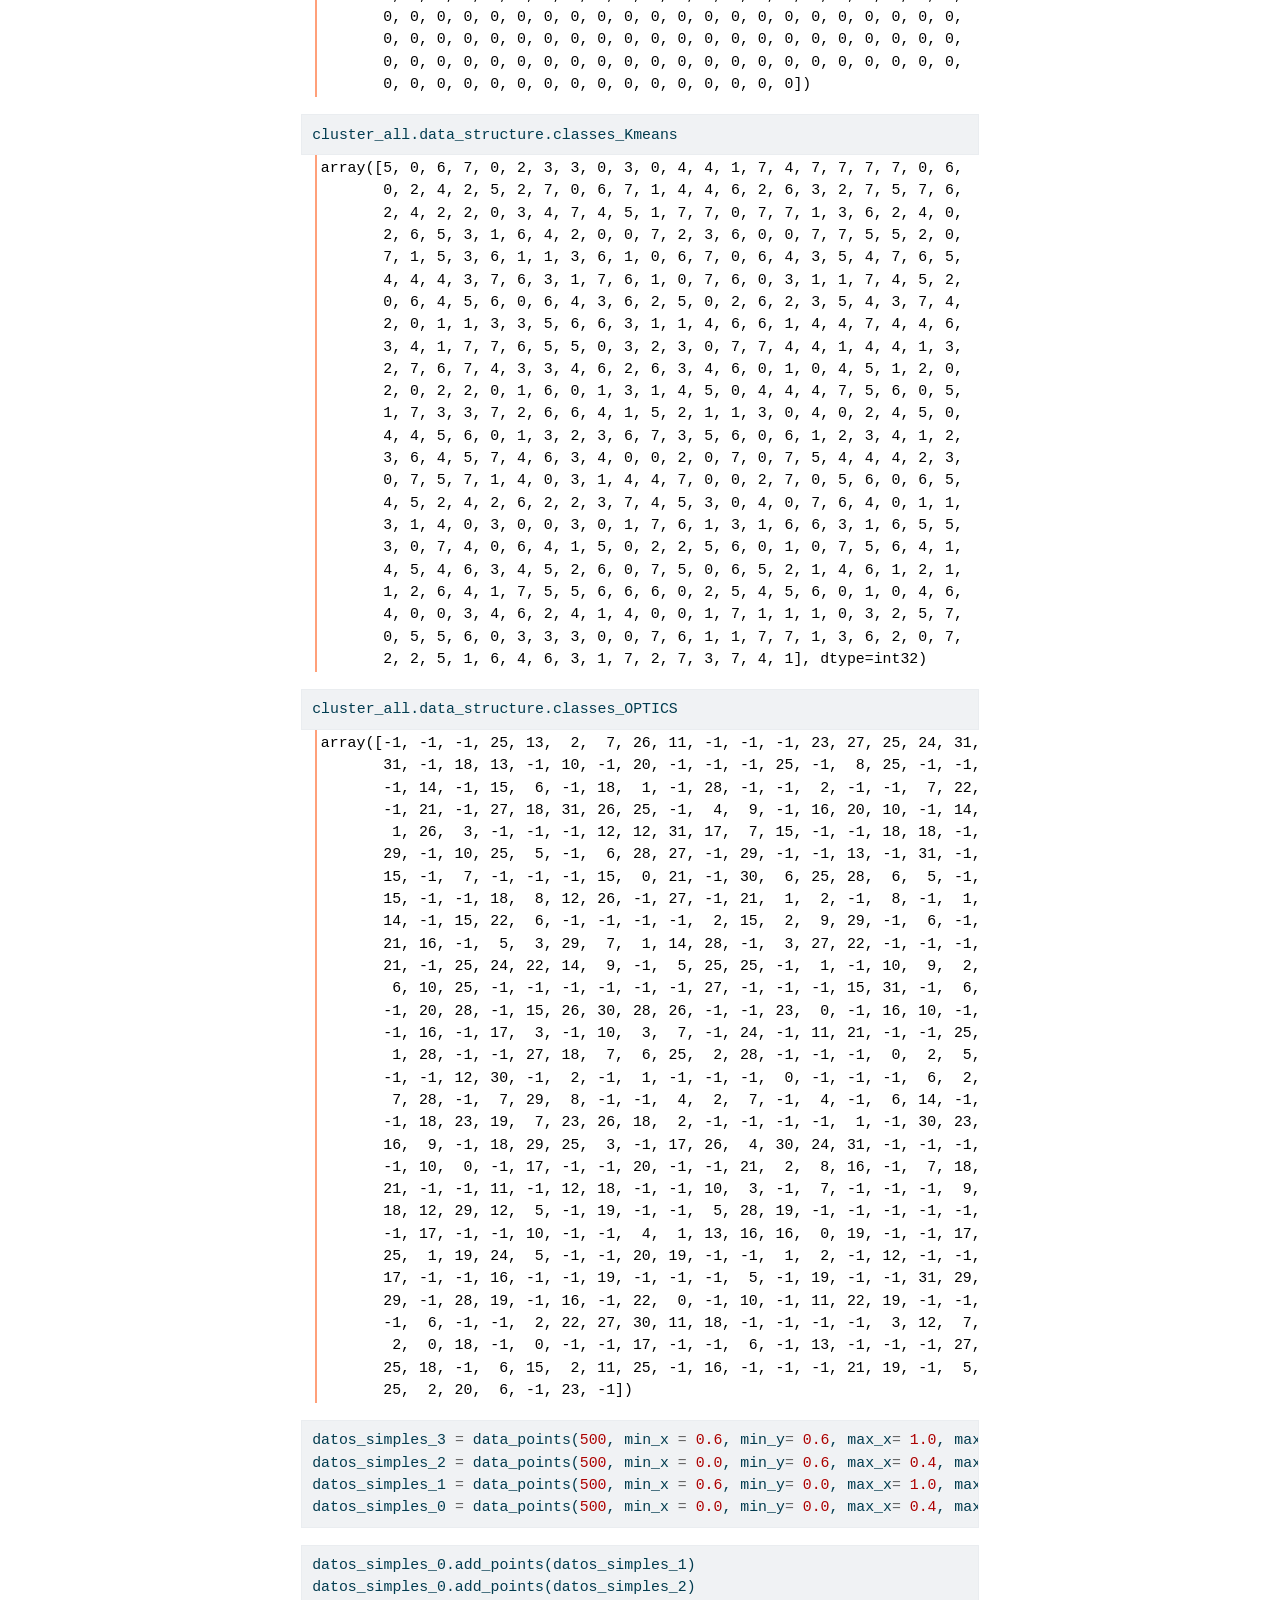
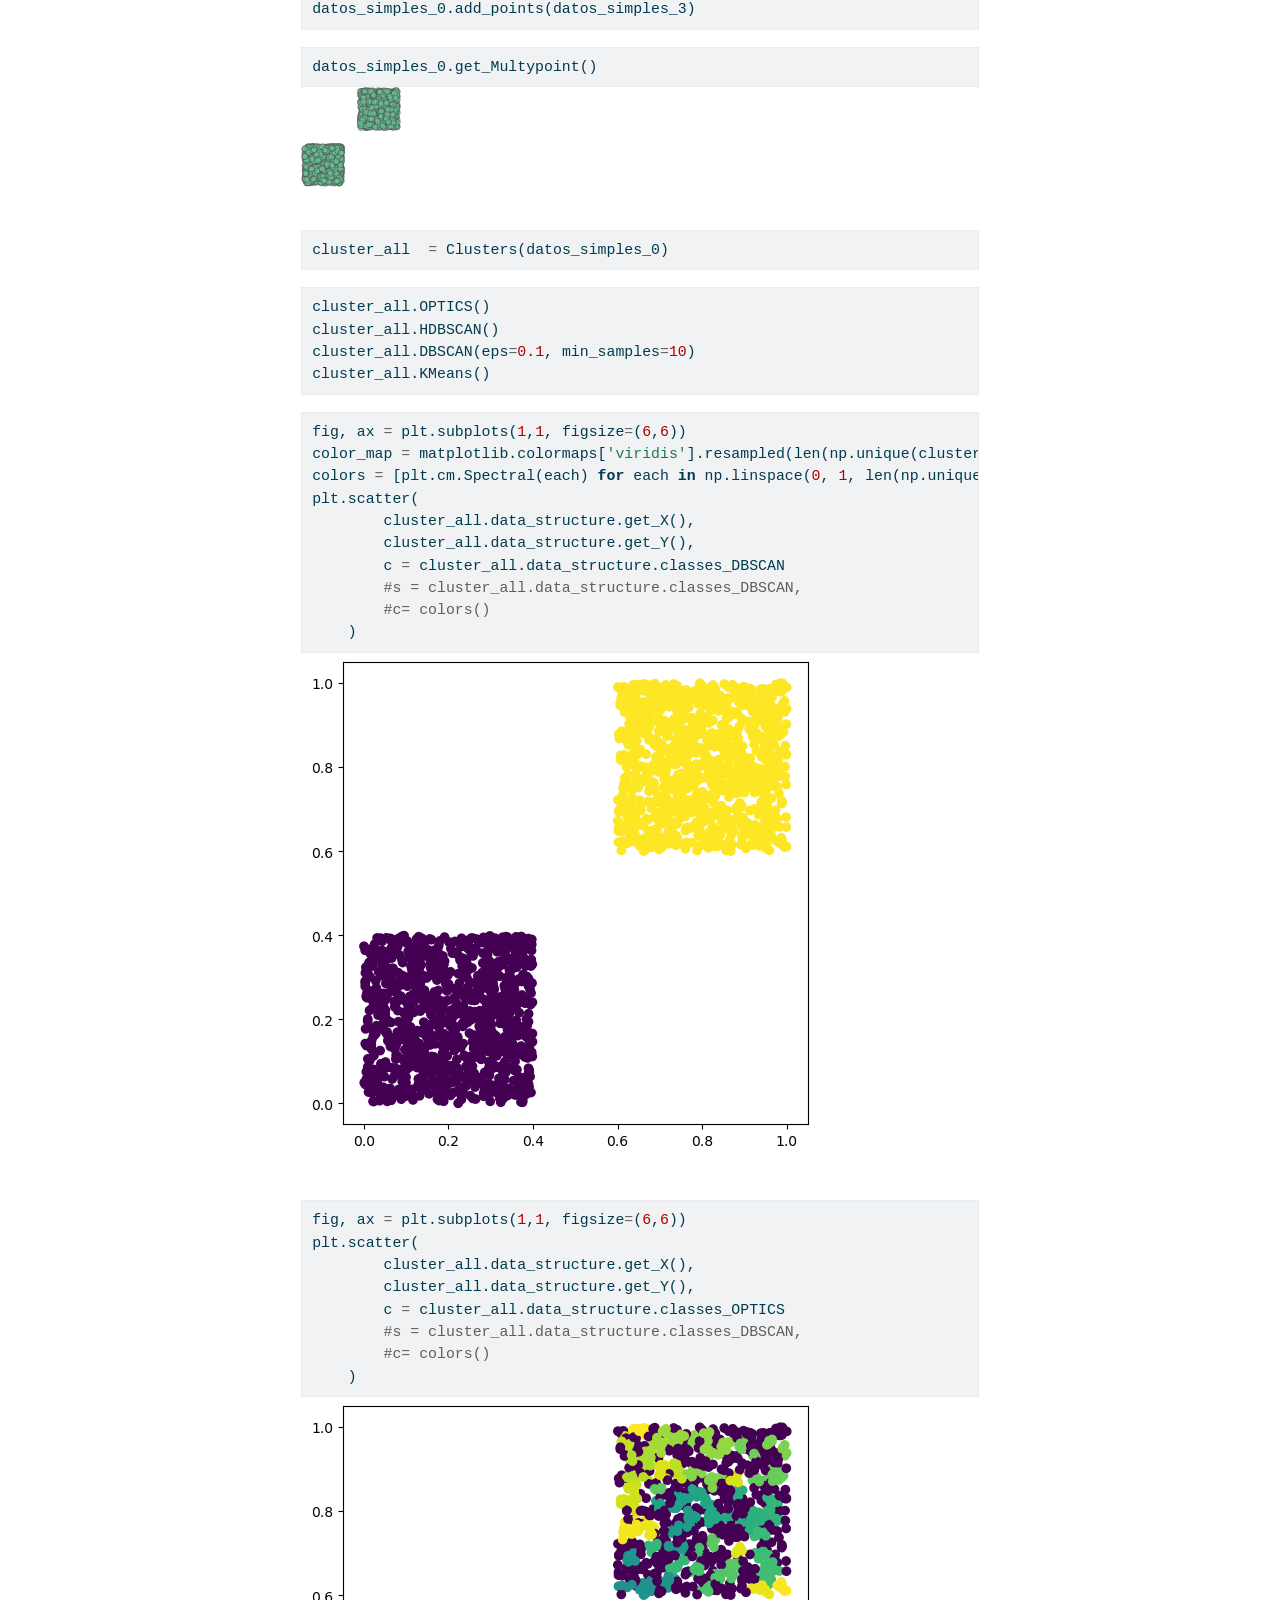
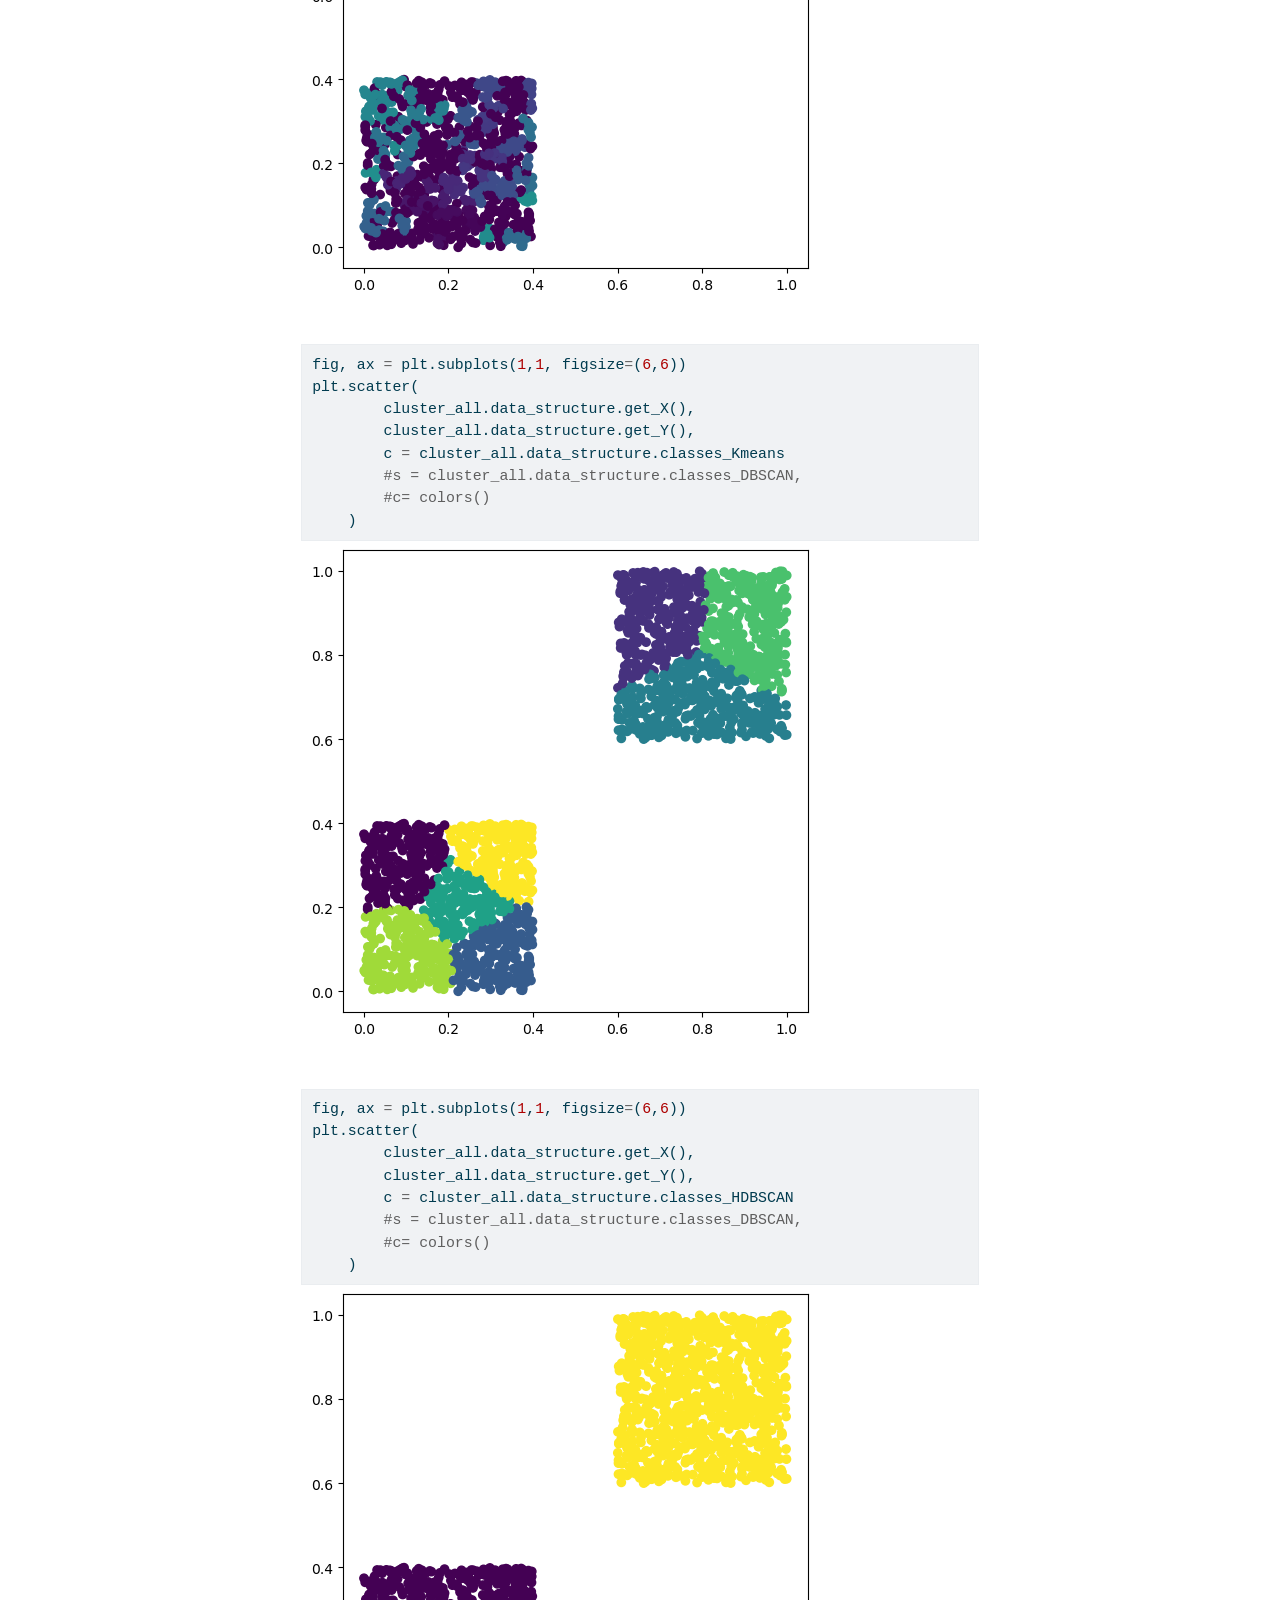
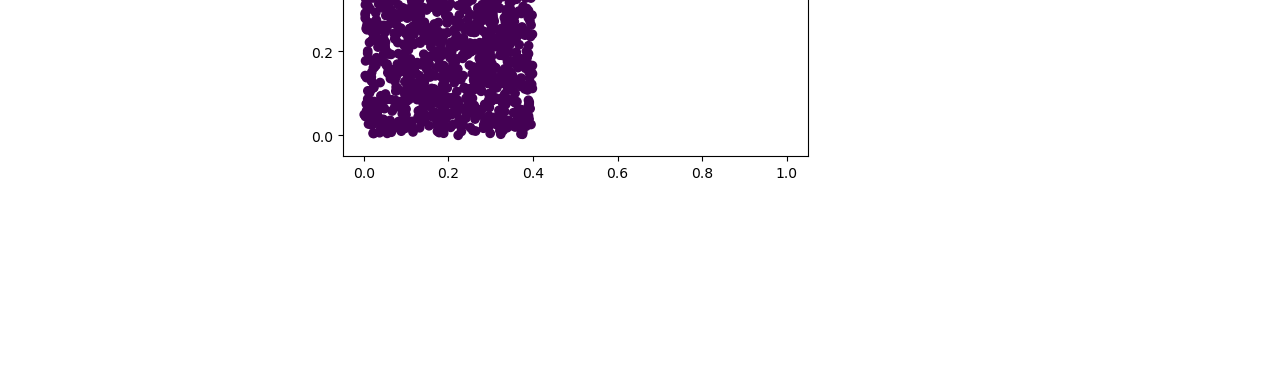
==== commit c7835a2e: "deploy: dd21df689994977779e8b04e99c8c1245ce9235e" ====
--- a/cluster.html
+++ b/cluster.html
@@ -2,7 +2,7 @@
 <html xmlns="http://www.w3.org/1999/xhtml" lang="en" xml:lang="en"><head>
 
 <meta charset="utf-8">
-<meta name="generator" content="quarto-1.6.1">
+<meta name="generator" content="quarto-1.7.13">
 
 <meta name="viewport" content="width=device-width, initial-scale=1.0, user-scalable=yes">
 
@@ -65,15 +65,16 @@
 <script src="site_libs/quarto-search/fuse.min.js"></script>
 <script src="site_libs/quarto-search/quarto-search.js"></script>
 <meta name="quarto:offset" content="./">
-<script src="site_libs/quarto-html/quarto.js"></script>
+<script src="site_libs/quarto-html/quarto.js" type="module"></script>
+<script src="site_libs/quarto-html/tabsets/tabsets.js" type="module"></script>
 <script src="site_libs/quarto-html/popper.min.js"></script>
 <script src="site_libs/quarto-html/tippy.umd.min.js"></script>
 <script src="site_libs/quarto-html/anchor.min.js"></script>
 <link href="site_libs/quarto-html/tippy.css" rel="stylesheet">
-<link href="site_libs/quarto-html/quarto-syntax-highlighting.css" rel="stylesheet" id="quarto-text-highlighting-styles">
+<link href="site_libs/quarto-html/quarto-syntax-highlighting-66ab7fd5e73b7f0a764e0d49b3e29ab1.css" rel="stylesheet" id="quarto-text-highlighting-styles">
 <script src="site_libs/bootstrap/bootstrap.min.js"></script>
 <link href="site_libs/bootstrap/bootstrap-icons.css" rel="stylesheet">
-<link href="site_libs/bootstrap/bootstrap.min.css" rel="stylesheet" id="quarto-bootstrap" data-mode="light">
+<link href="site_libs/bootstrap/bootstrap-a46dc4aef9e391a85643b3ed89f95805.min.css" rel="stylesheet" append-hash="true" id="quarto-bootstrap" data-mode="light">
 <script id="quarto-search-options" type="application/json">{
   "location": "navbar",
   "copy-button": false,
@@ -106,10 +107,12 @@
 <link rel="stylesheet" href="styles.css">
 <meta property="og:title" content="core – taller_nbdev_divertido">
 <meta property="og:description" content="Fill in a module description here">
+<meta property="og:image" content="https://msalazarcgeo.github.io/taller_nbdev_divertido/00_cluster_files/figure-html/cell-3-output-1.svg">
 <meta property="og:site_name" content="taller_nbdev_divertido">
 <meta name="twitter:title" content="core – taller_nbdev_divertido">
 <meta name="twitter:description" content="Fill in a module description here">
-<meta name="twitter:card" content="summary">
+<meta name="twitter:image" content="https://msalazarcgeo.github.io/taller_nbdev_divertido/00_cluster_files/figure-html/cell-3-output-1.svg">
+<meta name="twitter:card" content="summary_large_image">
 </head>
 
 <body class="nav-sidebar floating nav-fixed">
@@ -167,8 +170,11 @@
     <h2 id="toc-title">On this page</h2>
    
   <ul>
-  <li><a href="#data_points" id="toc-data_points" class="nav-link active" data-scroll-target="#data_points">data_points</a></li>
+  <li><a href="#puntos" id="toc-puntos" class="nav-link active" data-scroll-target="#puntos">Puntos</a>
+  <ul class="collapse">
+  <li><a href="#data_points" id="toc-data_points" class="nav-link" data-scroll-target="#data_points">data_points</a></li>
   <li><a href="#clusters" id="toc-clusters" class="nav-link" data-scroll-target="#clusters">Clusters</a></li>
+  </ul></li>
   </ul>
 <div class="toc-actions"><ul><li><a href="https://github.com/msalazarcgeo/taller_nbdev_divertido/issues/new" class="toc-action"><i class="bi bi-github"></i>Report an issue</a></li></ul></div></nav>
     </div>
@@ -200,6 +206,9 @@
 
 
 <!-- WARNING: THIS FILE WAS AUTOGENERATED! DO NOT EDIT! -->
+<section id="puntos" class="level1">
+<h1>Puntos</h1>
+<p>Esto es una clase que nos sirve para generar puntos aleatorios dentro de un cuadrado</p>
 <hr>
 <section id="data_points" class="level3">
 <h3 class="anchored" data-anchor-id="data_points">data_points</h3>
@@ -207,7 +216,7 @@
 <pre><code> data_points (n, min_x=0, min_y=0, max_x=1, max_y=1, seed=None)</code></pre>
 </blockquote>
 <p><em>Una clase que contiene a los datos</em></p>
-<div id="cell-3" class="cell">
+<div id="cell-4" class="cell">
 <div class="sourceCode cell-code" id="cb2"><pre class="sourceCode python code-with-copy"><code class="sourceCode python"><span id="cb2-1"><a href="#cb2-1" aria-hidden="true" tabindex="-1"></a>datos_simples.get_Multypoint()</span></code><button title="Copy to Clipboard" class="code-copy-button"><i class="bi"></i></button></pre></div>
 <div class="cell-output cell-output-display">
 <div>
@@ -217,10 +226,10 @@
 </div>
 </div>
 </div>
-<div id="cell-4" class="cell">
+<div id="cell-5" class="cell">
 <div class="sourceCode cell-code" id="cb3"><pre class="sourceCode python code-with-copy"><code class="sourceCode python"><span id="cb3-1"><a href="#cb3-1" aria-hidden="true" tabindex="-1"></a>datos_simples <span class="op">=</span> data_points(<span class="dv">500</span>, min_x <span class="op">=</span> <span class="fl">.75</span>, min_y<span class="op">=</span> <span class="fl">.75</span>, max_x<span class="op">=</span> <span class="dv">1</span>, max_y<span class="op">=</span> <span class="dv">1</span> )</span></code><button title="Copy to Clipboard" class="code-copy-button"><i class="bi"></i></button></pre></div>
 </div>
-<div id="cell-5" class="cell">
+<div id="cell-6" class="cell">
 <div class="sourceCode cell-code" id="cb4"><pre class="sourceCode python code-with-copy"><code class="sourceCode python"><span id="cb4-1"><a href="#cb4-1" aria-hidden="true" tabindex="-1"></a>datos_simples.get_Multypoint()</span></code><button title="Copy to Clipboard" class="code-copy-button"><i class="bi"></i></button></pre></div>
 <div class="cell-output cell-output-display">
 <div>
@@ -239,7 +248,7 @@
 </blockquote>
 <p>*Clase para generar los clusters a partir de un objeto de la clase data_points</p>
 <p>Esta clase se utiliza para generar los distintos tipos de clusterizaciones, se almacena los datos en una estructura de datos y se le añaden las respectivas classes*</p>
-<div id="cell-7" class="cell">
+<div id="cell-8" class="cell">
 <div class="sourceCode cell-code" id="cb6"><pre class="sourceCode python code-with-copy"><code class="sourceCode python"><span id="cb6-1"><a href="#cb6-1" aria-hidden="true" tabindex="-1"></a>cluster_all.data_structure.classes_DBSCAN</span></code><button title="Copy to Clipboard" class="code-copy-button"><i class="bi"></i></button></pre></div>
 <div class="cell-output cell-output-display">
 <pre><code>array([0, 0, 0, 0, 0, 0, 0, 0, 0, 0, 0, 0, 0, 0, 0, 0, 0, 0, 0, 0, 0, 0,
@@ -267,81 +276,81 @@
        0, 0, 0, 0, 0, 0, 0, 0, 0, 0, 0, 0, 0, 0, 0, 0])</code></pre>
 </div>
 </div>
-<div id="cell-8" class="cell">
+<div id="cell-9" class="cell">
 <div class="sourceCode cell-code" id="cb8"><pre class="sourceCode python code-with-copy"><code class="sourceCode python"><span id="cb8-1"><a href="#cb8-1" aria-hidden="true" tabindex="-1"></a>cluster_all.data_structure.classes_Kmeans</span></code><button title="Copy to Clipboard" class="code-copy-button"><i class="bi"></i></button></pre></div>
 <div class="cell-output cell-output-display">
-<pre><code>array([7, 1, 6, 7, 3, 1, 3, 3, 1, 2, 3, 6, 6, 0, 3, 3, 6, 2, 3, 6, 6, 0,
-       7, 1, 4, 3, 3, 6, 6, 7, 2, 5, 7, 0, 4, 3, 7, 3, 3, 3, 0, 5, 0, 6,
-       1, 5, 5, 1, 5, 2, 6, 2, 1, 1, 4, 7, 0, 6, 4, 3, 0, 1, 6, 6, 0, 1,
-       6, 0, 5, 0, 3, 4, 2, 5, 2, 1, 5, 2, 3, 3, 4, 6, 3, 5, 5, 7, 0, 6,
-       2, 3, 7, 0, 3, 3, 6, 2, 7, 5, 0, 4, 7, 6, 6, 7, 6, 7, 2, 0, 0, 0,
-       5, 4, 1, 0, 5, 7, 7, 1, 5, 7, 7, 4, 5, 6, 0, 0, 0, 1, 3, 0, 4, 6,
-       1, 3, 1, 7, 0, 2, 6, 4, 0, 2, 7, 4, 7, 6, 5, 3, 3, 6, 2, 5, 4, 6,
-       1, 5, 1, 0, 4, 3, 1, 5, 2, 4, 4, 7, 5, 4, 7, 0, 7, 4, 0, 6, 4, 0,
-       0, 4, 0, 2, 2, 5, 3, 6, 2, 1, 4, 4, 0, 3, 6, 6, 6, 4, 0, 7, 6, 7,
-       0, 2, 3, 4, 2, 4, 4, 0, 5, 1, 3, 3, 5, 6, 5, 7, 5, 2, 0, 0, 6, 4,
-       6, 6, 6, 5, 6, 4, 1, 6, 6, 0, 5, 6, 1, 4, 7, 1, 0, 4, 2, 5, 1, 6,
-       6, 4, 4, 3, 1, 6, 4, 4, 1, 0, 4, 3, 0, 3, 0, 6, 6, 4, 2, 2, 2, 7,
-       1, 3, 2, 4, 6, 0, 0, 7, 3, 3, 4, 5, 0, 3, 5, 3, 3, 6, 4, 1, 1, 1,
-       6, 4, 0, 5, 4, 2, 5, 1, 6, 3, 5, 6, 6, 4, 1, 6, 4, 6, 1, 3, 4, 2,
-       2, 7, 6, 4, 4, 6, 1, 3, 4, 7, 7, 6, 1, 2, 1, 5, 0, 7, 6, 6, 0, 7,
-       4, 5, 7, 3, 4, 2, 7, 7, 7, 2, 0, 0, 2, 1, 4, 1, 4, 7, 2, 0, 3, 7,
-       2, 0, 0, 2, 6, 3, 4, 5, 2, 1, 7, 7, 1, 0, 0, 3, 1, 6, 6, 0, 1, 0,
-       2, 5, 6, 7, 6, 3, 4, 4, 3, 4, 1, 0, 0, 2, 3, 1, 6, 6, 2, 6, 4, 2,
-       6, 0, 7, 6, 7, 4, 4, 6, 1, 5, 6, 0, 5, 0, 6, 4, 6, 6, 2, 2, 5, 7,
-       0, 3, 6, 1, 4, 4, 3, 1, 7, 1, 5, 2, 5, 2, 4, 2, 3, 2, 0, 0, 5, 3,
-       7, 1, 1, 0, 2, 2, 5, 0, 0, 4, 3, 6, 5, 0, 7, 4, 0, 7, 2, 2, 0, 7,
-       7, 4, 7, 4, 4, 6, 1, 7, 4, 4, 2, 5, 2, 7, 0, 0, 5, 6, 6, 5, 2, 3,
-       0, 0, 0, 0, 1, 7, 3, 2, 3, 2, 7, 2, 7, 2, 5, 0], dtype=int32)</code></pre>
-</div>
-</div>
-<div id="cell-9" class="cell">
+<pre><code>array([5, 0, 6, 7, 0, 2, 3, 3, 0, 3, 0, 4, 4, 1, 7, 4, 7, 7, 7, 7, 0, 6,
+       0, 2, 4, 2, 5, 2, 7, 0, 6, 7, 1, 4, 4, 6, 2, 6, 3, 2, 7, 5, 7, 6,
+       2, 4, 2, 2, 0, 3, 4, 7, 4, 5, 1, 7, 7, 0, 7, 7, 1, 3, 6, 2, 4, 0,
+       2, 6, 5, 3, 1, 6, 4, 2, 0, 0, 7, 2, 3, 6, 0, 0, 7, 7, 5, 5, 2, 0,
+       7, 1, 5, 3, 6, 1, 1, 3, 6, 1, 0, 6, 7, 0, 6, 4, 3, 5, 4, 7, 6, 5,
+       4, 4, 4, 3, 7, 6, 3, 1, 7, 6, 1, 0, 7, 6, 0, 3, 1, 1, 7, 4, 5, 2,
+       0, 6, 4, 5, 6, 0, 6, 4, 3, 6, 2, 5, 0, 2, 6, 2, 3, 5, 4, 3, 7, 4,
+       2, 0, 1, 1, 3, 3, 5, 6, 6, 3, 1, 1, 4, 6, 6, 1, 4, 4, 7, 4, 4, 6,
+       3, 4, 1, 7, 7, 6, 5, 5, 0, 3, 2, 3, 0, 7, 7, 4, 4, 1, 4, 4, 1, 3,
+       2, 7, 6, 7, 4, 3, 3, 4, 6, 2, 6, 3, 4, 6, 0, 1, 0, 4, 5, 1, 2, 0,
+       2, 0, 2, 2, 0, 1, 6, 0, 1, 3, 1, 4, 5, 0, 4, 4, 4, 7, 5, 6, 0, 5,
+       1, 7, 3, 3, 7, 2, 6, 6, 4, 1, 5, 2, 1, 1, 3, 0, 4, 0, 2, 4, 5, 0,
+       4, 4, 5, 6, 0, 1, 3, 2, 3, 6, 7, 3, 5, 6, 0, 6, 1, 2, 3, 4, 1, 2,
+       3, 6, 4, 5, 7, 4, 6, 3, 4, 0, 0, 2, 0, 7, 0, 7, 5, 4, 4, 4, 2, 3,
+       0, 7, 5, 7, 1, 4, 0, 3, 1, 4, 4, 7, 0, 0, 2, 7, 0, 5, 6, 0, 6, 5,
+       4, 5, 2, 4, 2, 6, 2, 2, 3, 7, 4, 5, 3, 0, 4, 0, 7, 6, 4, 0, 1, 1,
+       3, 1, 4, 0, 3, 0, 0, 3, 0, 1, 7, 6, 1, 3, 1, 6, 6, 3, 1, 6, 5, 5,
+       3, 0, 7, 4, 0, 6, 4, 1, 5, 0, 2, 2, 5, 6, 0, 1, 0, 7, 5, 6, 4, 1,
+       4, 5, 4, 6, 3, 4, 5, 2, 6, 0, 7, 5, 0, 6, 5, 2, 1, 4, 6, 1, 2, 1,
+       1, 2, 6, 4, 1, 7, 5, 5, 6, 6, 6, 0, 2, 5, 4, 5, 6, 0, 1, 0, 4, 6,
+       4, 0, 0, 3, 4, 6, 2, 4, 1, 4, 0, 0, 1, 7, 1, 1, 1, 0, 3, 2, 5, 7,
+       0, 5, 5, 6, 0, 3, 3, 3, 0, 0, 7, 6, 1, 1, 7, 7, 1, 3, 6, 2, 0, 7,
+       2, 2, 5, 1, 6, 4, 6, 3, 1, 7, 2, 7, 3, 7, 4, 1], dtype=int32)</code></pre>
+</div>
+</div>
+<div id="cell-10" class="cell">
 <div class="sourceCode cell-code" id="cb10"><pre class="sourceCode python code-with-copy"><code class="sourceCode python"><span id="cb10-1"><a href="#cb10-1" aria-hidden="true" tabindex="-1"></a>cluster_all.data_structure.classes_OPTICS</span></code><button title="Copy to Clipboard" class="code-copy-button"><i class="bi"></i></button></pre></div>
 <div class="cell-output cell-output-display">
-<pre><code>array([-1, -1, 11, -1,  5, 16, -1, -1, 16,  3, -1, 11, 11, -1, -1, 28, 30,
-       -1, 28, -1, 13, -1, -1, 17, -1, -1, -1, -1, -1,  0,  2, -1, -1, -1,
-       22, -1, 29, -1, 28, -1,  9, -1, 18, -1, 25, -1, -1, -1, -1, 23, 11,
-       23, 25, 16, -1, 26, -1, -1, -1, -1, 18, -1, -1, -1,  8, 17, 13, -1,
-       21,  7, -1, -1,  1, -1,  1, -1, -1, 24,  4,  4, 19, 30,  6, -1, -1,
-       26, -1, -1, 23, 28, -1, -1, -1, -1, 30,  1, -1, -1,  7, 19, -1, -1,
-       12, 26, -1, -1, 23, 15,  9, -1, -1, 20, -1,  7, -1, 29, -1, -1, -1,
-        0, -1, -1, -1, 11,  8, -1, -1, -1, -1, 15, -1, 11, -1,  5, -1,  0,
-       -1,  3, -1, 19, -1, -1, -1, -1, -1, -1, 21,  5, -1, 12, 23, 21, -1,
-       -1, -1, -1, -1,  7, -1,  6, -1, -1,  3, -1, -1, -1, -1, 19, -1, -1,
-        0, 20, 15, 12, -1,  9, -1, -1, -1, 24, -1, -1, -1, -1, 24, -1, 20,
-       22, 15, -1, 14, 30, 30, 19,  9, -1, -1, -1, -1,  1, 28, 20, 24, -1,
-       -1, 15, -1, -1,  6,  4, 21, -1, -1, 26, -1,  1, -1,  8, -1, 22, 10,
-       -1, 13, -1, -1, 19, 25, 11, -1, -1, -1, -1, 25, -1, -1, 16, -1, -1,
-        2, -1, -1, 14, 30, -1, -1, -1, -1, 30, -1, -1, 25, 15, 22, 28,  9,
-       -1,  9, 13, 10, -1, 24, 24, 23, -1, -1, 28, -1, 18, 11,  9,  9, -1,
-       -1,  5, 22, -1,  8, -1, -1, -1, -1, 14, 20, -1, -1, 17, 30, 19,  9,
-       -1, -1, 23, -1, 17, 13, -1, -1, -1, 30, 19, 25, 30, 20, -1, 25, -1,
-       -1,  1, -1, 29, 10, 20, 20, 30, -1, 28, -1, -1, -1, -1, -1, 24, 25,
-       -1, -1, -1, 13, 13, -1, -1, -1, -1, -1,  6, 20,  3,  0,  0, 27,  1,
-       17,  9, 24, 16, 19, -1, 22, -1, 24,  7, -1, -1,  2,  9,  7, 24, 10,
-       -1, 20, -1, 23, -1, -1, -1, 16, -1, 18, -1, -1, 14, 13, -1, -1,  8,
-        3, -1, 11, -1, -1,  6, -1, -1,  6, 20, 16, -1,  9, -1,  5, 25, -1,
-       12,  2, 10, 22, -1, 30,  8, 27, -1,  0, -1, 22, -1, -1, -1, 12,  9,
-       -1, 15, 12, -1, 11, 30,  3, 24, -1, 27, -1, -1, -1, -1, -1, 19,  4,
-       17, -1, 17, -1,  2, -1,  1, 19,  2, -1, -1,  9, -1, -1, -1, 27, 16,
-       16,  9, -1,  2, -1, 15, -1, -1,  4, -1, -1,  9,  0, 20, -1, 29, 23,
-       24, -1, -1, 26, 19, -1, 20, -1, 14, -1, -1, 22, -1,  3, -1,  2, 29,
-       -1, -1, -1, -1, -1, 21, -1, -1, -1, -1, -1, 18, -1, -1, -1, 23,  6,
-       23, -1,  3, 27,  1, -1, -1])</code></pre>
-</div>
-</div>
-<div id="cell-10" class="cell">
+<pre><code>array([-1, -1, -1, 25, 13,  2,  7, 26, 11, -1, -1, -1, 23, 27, 25, 24, 31,
+       31, -1, 18, 13, -1, 10, -1, 20, -1, -1, -1, 25, -1,  8, 25, -1, -1,
+       -1, 14, -1, 15,  6, -1, 18,  1, -1, 28, -1, -1,  2, -1, -1,  7, 22,
+       -1, 21, -1, 27, 18, 31, 26, 25, -1,  4,  9, -1, 16, 20, 10, -1, 14,
+        1, 26,  3, -1, -1, -1, 12, 12, 31, 17,  7, 15, -1, -1, 18, 18, -1,
+       29, -1, 10, 25,  5, -1,  6, 28, 27, -1, 29, -1, -1, 13, -1, 31, -1,
+       15, -1,  7, -1, -1, -1, 15,  0, 21, -1, 30,  6, 25, 28,  6,  5, -1,
+       15, -1, -1, 18,  8, 12, 26, -1, 27, -1, 21,  1,  2, -1,  8, -1,  1,
+       14, -1, 15, 22,  6, -1, -1, -1, -1,  2, 15,  2,  9, 29, -1,  6, -1,
+       21, 16, -1,  5,  3, 29,  7,  1, 14, 28, -1,  3, 27, 22, -1, -1, -1,
+       21, -1, 25, 24, 22, 14,  9, -1,  5, 25, 25, -1,  1, -1, 10,  9,  2,
+        6, 10, 25, -1, -1, -1, -1, -1, -1, 27, -1, -1, -1, 15, 31, -1,  6,
+       -1, 20, 28, -1, 15, 26, 30, 28, 26, -1, -1, 23,  0, -1, 16, 10, -1,
+       -1, 16, -1, 17,  3, -1, 10,  3,  7, -1, 24, -1, 11, 21, -1, -1, 25,
+        1, 28, -1, -1, 27, 18,  7,  6, 25,  2, 28, -1, -1, -1,  0,  2,  5,
+       -1, -1, 12, 30, -1,  2, -1,  1, -1, -1, -1,  0, -1, -1, -1,  6,  2,
+        7, 28, -1,  7, 29,  8, -1, -1,  4,  2,  7, -1,  4, -1,  6, 14, -1,
+       -1, 18, 23, 19,  7, 23, 26, 18,  2, -1, -1, -1, -1,  1, -1, 30, 23,
+       16,  9, -1, 18, 29, 25,  3, -1, 17, 26,  4, 30, 24, 31, -1, -1, -1,
+       -1, 10,  0, -1, 17, -1, -1, 20, -1, -1, 21,  2,  8, 16, -1,  7, 18,
+       21, -1, -1, 11, -1, 12, 18, -1, -1, 10,  3, -1,  7, -1, -1, -1,  9,
+       18, 12, 29, 12,  5, -1, 19, -1, -1,  5, 28, 19, -1, -1, -1, -1, -1,
+       -1, 17, -1, -1, 10, -1, -1,  4,  1, 13, 16, 16,  0, 19, -1, -1, 17,
+       25,  1, 19, 24,  5, -1, -1, 20, 19, -1, -1,  1,  2, -1, 12, -1, -1,
+       17, -1, -1, 16, -1, -1, 19, -1, -1, -1,  5, -1, 19, -1, -1, 31, 29,
+       29, -1, 28, 19, -1, 16, -1, 22,  0, -1, 10, -1, 11, 22, 19, -1, -1,
+       -1,  6, -1, -1,  2, 22, 27, 30, 11, 18, -1, -1, -1, -1,  3, 12,  7,
+        2,  0, 18, -1,  0, -1, -1, 17, -1, -1,  6, -1, 13, -1, -1, -1, 27,
+       25, 18, -1,  6, 15,  2, 11, 25, -1, 16, -1, -1, -1, 21, 19, -1,  5,
+       25,  2, 20,  6, -1, 23, -1])</code></pre>
+</div>
+</div>
+<div id="cell-11" class="cell">
 <div class="sourceCode cell-code" id="cb12"><pre class="sourceCode python code-with-copy"><code class="sourceCode python"><span id="cb12-1"><a href="#cb12-1" aria-hidden="true" tabindex="-1"></a>datos_simples_3 <span class="op">=</span> data_points(<span class="dv">500</span>, min_x <span class="op">=</span> <span class="fl">0.6</span>, min_y<span class="op">=</span> <span class="fl">0.6</span>, max_x<span class="op">=</span> <span class="fl">1.0</span>, max_y<span class="op">=</span> <span class="fl">1.0</span> )</span>
 <span id="cb12-2"><a href="#cb12-2" aria-hidden="true" tabindex="-1"></a>datos_simples_2 <span class="op">=</span> data_points(<span class="dv">500</span>, min_x <span class="op">=</span> <span class="fl">0.0</span>, min_y<span class="op">=</span> <span class="fl">0.6</span>, max_x<span class="op">=</span> <span class="fl">0.4</span>, max_y<span class="op">=</span> <span class="fl">1.0</span> )</span>
 <span id="cb12-3"><a href="#cb12-3" aria-hidden="true" tabindex="-1"></a>datos_simples_1 <span class="op">=</span> data_points(<span class="dv">500</span>, min_x <span class="op">=</span> <span class="fl">0.6</span>, min_y<span class="op">=</span> <span class="fl">0.0</span>, max_x<span class="op">=</span> <span class="fl">1.0</span>, max_y<span class="op">=</span> <span class="fl">0.4</span> )</span>
 <span id="cb12-4"><a href="#cb12-4" aria-hidden="true" tabindex="-1"></a>datos_simples_0 <span class="op">=</span> data_points(<span class="dv">500</span>, min_x <span class="op">=</span> <span class="fl">0.0</span>, min_y<span class="op">=</span> <span class="fl">0.0</span>, max_x<span class="op">=</span> <span class="fl">0.4</span>, max_y<span class="op">=</span> <span class="fl">0.4</span> )</span></code><button title="Copy to Clipboard" class="code-copy-button"><i class="bi"></i></button></pre></div>
 </div>
-<div id="cell-11" class="cell">
+<div id="cell-12" class="cell">
 <div class="sourceCode cell-code" id="cb13"><pre class="sourceCode python code-with-copy"><code class="sourceCode python"><span id="cb13-1"><a href="#cb13-1" aria-hidden="true" tabindex="-1"></a>datos_simples_0.add_points(datos_simples_1)</span>
 <span id="cb13-2"><a href="#cb13-2" aria-hidden="true" tabindex="-1"></a>datos_simples_0.add_points(datos_simples_2)</span>
 <span id="cb13-3"><a href="#cb13-3" aria-hidden="true" tabindex="-1"></a>datos_simples_0.add_points(datos_simples_3)</span></code><button title="Copy to Clipboard" class="code-copy-button"><i class="bi"></i></button></pre></div>
 </div>
-<div id="cell-12" class="cell">
+<div id="cell-13" class="cell">
 <div class="sourceCode cell-code" id="cb14"><pre class="sourceCode python code-with-copy"><code class="sourceCode python"><span id="cb14-1"><a href="#cb14-1" aria-hidden="true" tabindex="-1"></a>datos_simples_0.get_Multypoint()</span></code><button title="Copy to Clipboard" class="code-copy-button"><i class="bi"></i></button></pre></div>
 <div class="cell-output cell-output-display">
 <div>
@@ -351,16 +360,16 @@
 </div>
 </div>
 </div>
-<div id="cell-13" class="cell">
+<div id="cell-14" class="cell">
 <div class="sourceCode cell-code" id="cb15"><pre class="sourceCode python code-with-copy"><code class="sourceCode python"><span id="cb15-1"><a href="#cb15-1" aria-hidden="true" tabindex="-1"></a>cluster_all  <span class="op">=</span> Clusters(datos_simples_0)</span></code><button title="Copy to Clipboard" class="code-copy-button"><i class="bi"></i></button></pre></div>
 </div>
-<div id="cell-14" class="cell">
+<div id="cell-15" class="cell">
 <div class="sourceCode cell-code" id="cb16"><pre class="sourceCode python code-with-copy"><code class="sourceCode python"><span id="cb16-1"><a href="#cb16-1" aria-hidden="true" tabindex="-1"></a>cluster_all.OPTICS()</span>
 <span id="cb16-2"><a href="#cb16-2" aria-hidden="true" tabindex="-1"></a>cluster_all.HDBSCAN()</span>
 <span id="cb16-3"><a href="#cb16-3" aria-hidden="true" tabindex="-1"></a>cluster_all.DBSCAN(eps<span class="op">=</span><span class="fl">0.1</span>, min_samples<span class="op">=</span><span class="dv">10</span>)</span>
 <span id="cb16-4"><a href="#cb16-4" aria-hidden="true" tabindex="-1"></a>cluster_all.KMeans()</span></code><button title="Copy to Clipboard" class="code-copy-button"><i class="bi"></i></button></pre></div>
 </div>
-<div id="cell-15" class="cell">
+<div id="cell-16" class="cell">
 <div class="sourceCode cell-code" id="cb17"><pre class="sourceCode python code-with-copy"><code class="sourceCode python"><span id="cb17-1"><a href="#cb17-1" aria-hidden="true" tabindex="-1"></a>fig, ax <span class="op">=</span> plt.subplots(<span class="dv">1</span>,<span class="dv">1</span>, figsize<span class="op">=</span>(<span class="dv">6</span>,<span class="dv">6</span>))</span>
 <span id="cb17-2"><a href="#cb17-2" aria-hidden="true" tabindex="-1"></a>color_map <span class="op">=</span> matplotlib.colormaps[<span class="st">'viridis'</span>].resampled(<span class="bu">len</span>(np.unique(cluster_all.data_structure.classes_DBSCAN)))</span>
 <span id="cb17-3"><a href="#cb17-3" aria-hidden="true" tabindex="-1"></a>colors <span class="op">=</span> [plt.cm.Spectral(each) <span class="cf">for</span> each <span class="kw">in</span> np.linspace(<span class="dv">0</span>, <span class="dv">1</span>, <span class="bu">len</span>(np.unique(cluster_all.data_structure.classes_DBSCAN)))]</span>
@@ -379,7 +388,7 @@
 </div>
 </div>
 </div>
-<div id="cell-16" class="cell">
+<div id="cell-17" class="cell">
 <div class="sourceCode cell-code" id="cb18"><pre class="sourceCode python code-with-copy"><code class="sourceCode python"><span id="cb18-1"><a href="#cb18-1" aria-hidden="true" tabindex="-1"></a>fig, ax <span class="op">=</span> plt.subplots(<span class="dv">1</span>,<span class="dv">1</span>, figsize<span class="op">=</span>(<span class="dv">6</span>,<span class="dv">6</span>))</span>
 <span id="cb18-2"><a href="#cb18-2" aria-hidden="true" tabindex="-1"></a>plt.scatter(</span>
 <span id="cb18-3"><a href="#cb18-3" aria-hidden="true" tabindex="-1"></a>        cluster_all.data_structure.get_X(),</span>
@@ -396,7 +405,7 @@
 </div>
 </div>
 </div>
-<div id="cell-17" class="cell">
+<div id="cell-18" class="cell">
 <div class="sourceCode cell-code" id="cb19"><pre class="sourceCode python code-with-copy"><code class="sourceCode python"><span id="cb19-1"><a href="#cb19-1" aria-hidden="true" tabindex="-1"></a>fig, ax <span class="op">=</span> plt.subplots(<span class="dv">1</span>,<span class="dv">1</span>, figsize<span class="op">=</span>(<span class="dv">6</span>,<span class="dv">6</span>))</span>
 <span id="cb19-2"><a href="#cb19-2" aria-hidden="true" tabindex="-1"></a>plt.scatter(</span>
 <span id="cb19-3"><a href="#cb19-3" aria-hidden="true" tabindex="-1"></a>        cluster_all.data_structure.get_X(),</span>
@@ -413,7 +422,7 @@
 </div>
 </div>
 </div>
-<div id="cell-19" class="cell">
+<div id="cell-20" class="cell">
 <div class="sourceCode cell-code" id="cb20"><pre class="sourceCode python code-with-copy"><code class="sourceCode python"><span id="cb20-1"><a href="#cb20-1" aria-hidden="true" tabindex="-1"></a>fig, ax <span class="op">=</span> plt.subplots(<span class="dv">1</span>,<span class="dv">1</span>, figsize<span class="op">=</span>(<span class="dv">6</span>,<span class="dv">6</span>))</span>
 <span id="cb20-2"><a href="#cb20-2" aria-hidden="true" tabindex="-1"></a>plt.scatter(</span>
 <span id="cb20-3"><a href="#cb20-3" aria-hidden="true" tabindex="-1"></a>        cluster_all.data_structure.get_X(),</span>
@@ -432,6 +441,7 @@
 </div>
 
 
+</section>
 </section>
 
 </main> <!-- /main -->
@@ -517,8 +527,6 @@
   });
   clipboard.on('success', onCopySuccess);
   if (window.document.getElementById('quarto-embedded-source-code-modal')) {
-    // For code content inside modals, clipBoardJS needs to be initialized with a container option
-    // TODO: Check when it could be a function (https://github.com/zenorocha/clipboard.js/issues/860)
     const clipboardModal = new window.ClipboardJS('.code-copy-button[data-in-quarto-modal]', {
       text: getTextToCopy,
       container: window.document.getElementById('quarto-embedded-source-code-modal')
@@ -629,7 +637,6 @@
       if (window.Quarto?.typesetMath) {
         window.Quarto.typesetMath(note);
       }
-      // TODO in 1.5, we should make sure this works without a callout special case
       if (note.classList.contains("callout")) {
         return note.outerHTML;
       } else {
--- a/site_libs/quarto-html/quarto-syntax-highlighting-66ab7fd5e73b7f0a764e0d49b3e29ab1.css
+++ b/site_libs/quarto-html/quarto-syntax-highlighting-66ab7fd5e73b7f0a764e0d49b3e29ab1.css
@@ -0,0 +1,205 @@
+/* quarto syntax highlight colors */
+:root {
+  --quarto-hl-ot-color: #003B4F;
+  --quarto-hl-at-color: #657422;
+  --quarto-hl-ss-color: #20794D;
+  --quarto-hl-an-color: #5E5E5E;
+  --quarto-hl-fu-color: #4758AB;
+  --quarto-hl-st-color: #20794D;
+  --quarto-hl-cf-color: #003B4F;
+  --quarto-hl-op-color: #5E5E5E;
+  --quarto-hl-er-color: #AD0000;
+  --quarto-hl-bn-color: #AD0000;
+  --quarto-hl-al-color: #AD0000;
+  --quarto-hl-va-color: #111111;
+  --quarto-hl-bu-color: inherit;
+  --quarto-hl-ex-color: inherit;
+  --quarto-hl-pp-color: #AD0000;
+  --quarto-hl-in-color: #5E5E5E;
+  --quarto-hl-vs-color: #20794D;
+  --quarto-hl-wa-color: #5E5E5E;
+  --quarto-hl-do-color: #5E5E5E;
+  --quarto-hl-im-color: #00769E;
+  --quarto-hl-ch-color: #20794D;
+  --quarto-hl-dt-color: #AD0000;
+  --quarto-hl-fl-color: #AD0000;
+  --quarto-hl-co-color: #5E5E5E;
+  --quarto-hl-cv-color: #5E5E5E;
+  --quarto-hl-cn-color: #8f5902;
+  --quarto-hl-sc-color: #5E5E5E;
+  --quarto-hl-dv-color: #AD0000;
+  --quarto-hl-kw-color: #003B4F;
+}
+
+/* other quarto variables */
+:root {
+  --quarto-font-monospace: SFMono-Regular, Menlo, Monaco, Consolas, "Liberation Mono", "Courier New", monospace;
+}
+
+pre > code.sourceCode > span {
+  color: #003B4F;
+}
+
+code span {
+  color: #003B4F;
+}
+
+code.sourceCode > span {
+  color: #003B4F;
+}
+
+div.sourceCode,
+div.sourceCode pre.sourceCode {
+  color: #003B4F;
+}
+
+code span.ot {
+  color: #003B4F;
+  font-style: inherit;
+}
+
+code span.at {
+  color: #657422;
+  font-style: inherit;
+}
+
+code span.ss {
+  color: #20794D;
+  font-style: inherit;
+}
+
+code span.an {
+  color: #5E5E5E;
+  font-style: inherit;
+}
+
+code span.fu {
+  color: #4758AB;
+  font-style: inherit;
+}
+
+code span.st {
+  color: #20794D;
+  font-style: inherit;
+}
+
+code span.cf {
+  color: #003B4F;
+  font-weight: bold;
+  font-style: inherit;
+}
+
+code span.op {
+  color: #5E5E5E;
+  font-style: inherit;
+}
+
+code span.er {
+  color: #AD0000;
+  font-style: inherit;
+}
+
+code span.bn {
+  color: #AD0000;
+  font-style: inherit;
+}
+
+code span.al {
+  color: #AD0000;
+  font-style: inherit;
+}
+
+code span.va {
+  color: #111111;
+  font-style: inherit;
+}
+
+code span.bu {
+  font-style: inherit;
+}
+
+code span.ex {
+  font-style: inherit;
+}
+
+code span.pp {
+  color: #AD0000;
+  font-style: inherit;
+}
+
+code span.in {
+  color: #5E5E5E;
+  font-style: inherit;
+}
+
+code span.vs {
+  color: #20794D;
+  font-style: inherit;
+}
+
+code span.wa {
+  color: #5E5E5E;
+  font-style: italic;
+}
+
+code span.do {
+  color: #5E5E5E;
+  font-style: italic;
+}
+
+code span.im {
+  color: #00769E;
+  font-style: inherit;
+}
+
+code span.ch {
+  color: #20794D;
+  font-style: inherit;
+}
+
+code span.dt {
+  color: #AD0000;
+  font-style: inherit;
+}
+
+code span.fl {
+  color: #AD0000;
+  font-style: inherit;
+}
+
+code span.co {
+  color: #5E5E5E;
+  font-style: inherit;
+}
+
+code span.cv {
+  color: #5E5E5E;
+  font-style: italic;
+}
+
+code span.cn {
+  color: #8f5902;
+  font-style: inherit;
+}
+
+code span.sc {
+  color: #5E5E5E;
+  font-style: inherit;
+}
+
+code span.dv {
+  color: #AD0000;
+  font-style: inherit;
+}
+
+code span.kw {
+  color: #003B4F;
+  font-weight: bold;
+  font-style: inherit;
+}
+
+.prevent-inlining {
+  content: "</";
+}
+
+/*# sourceMappingURL=959b87231af1ebfcdaf83f2a1def939a.css.map */
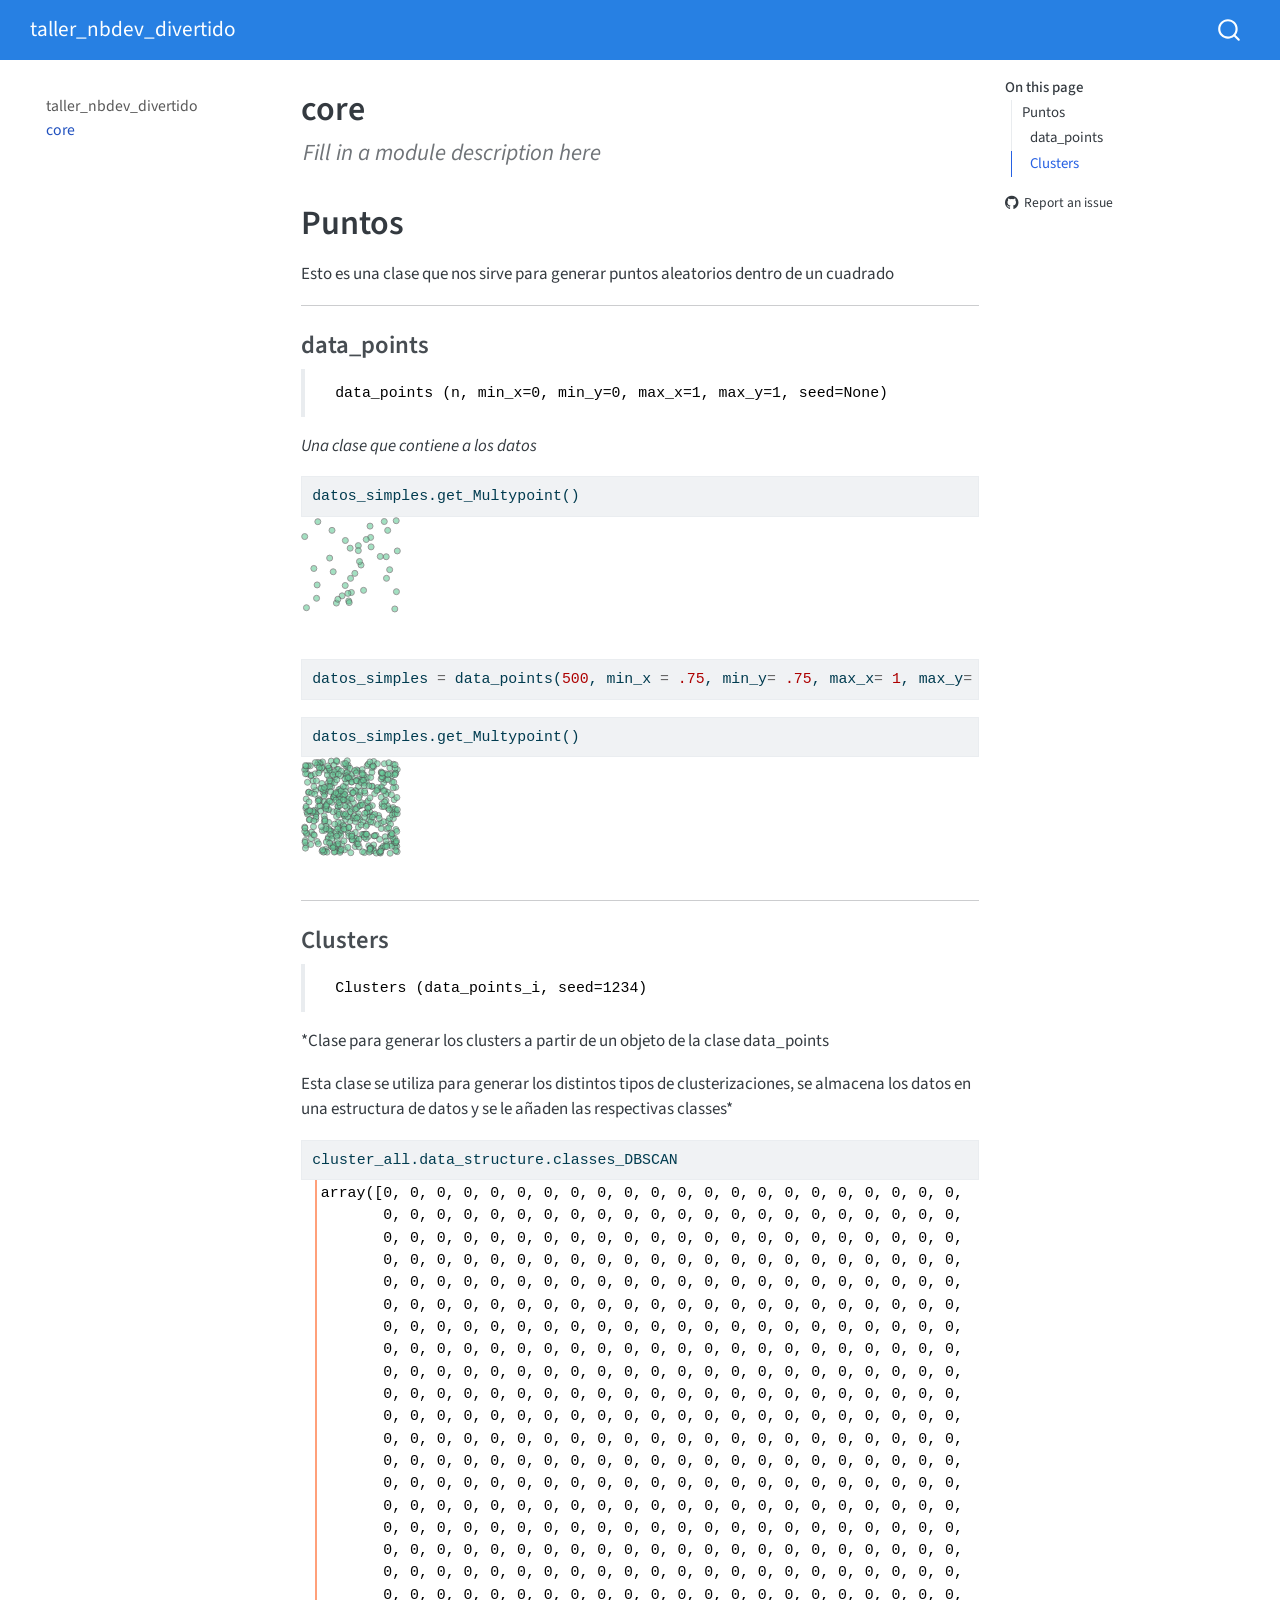
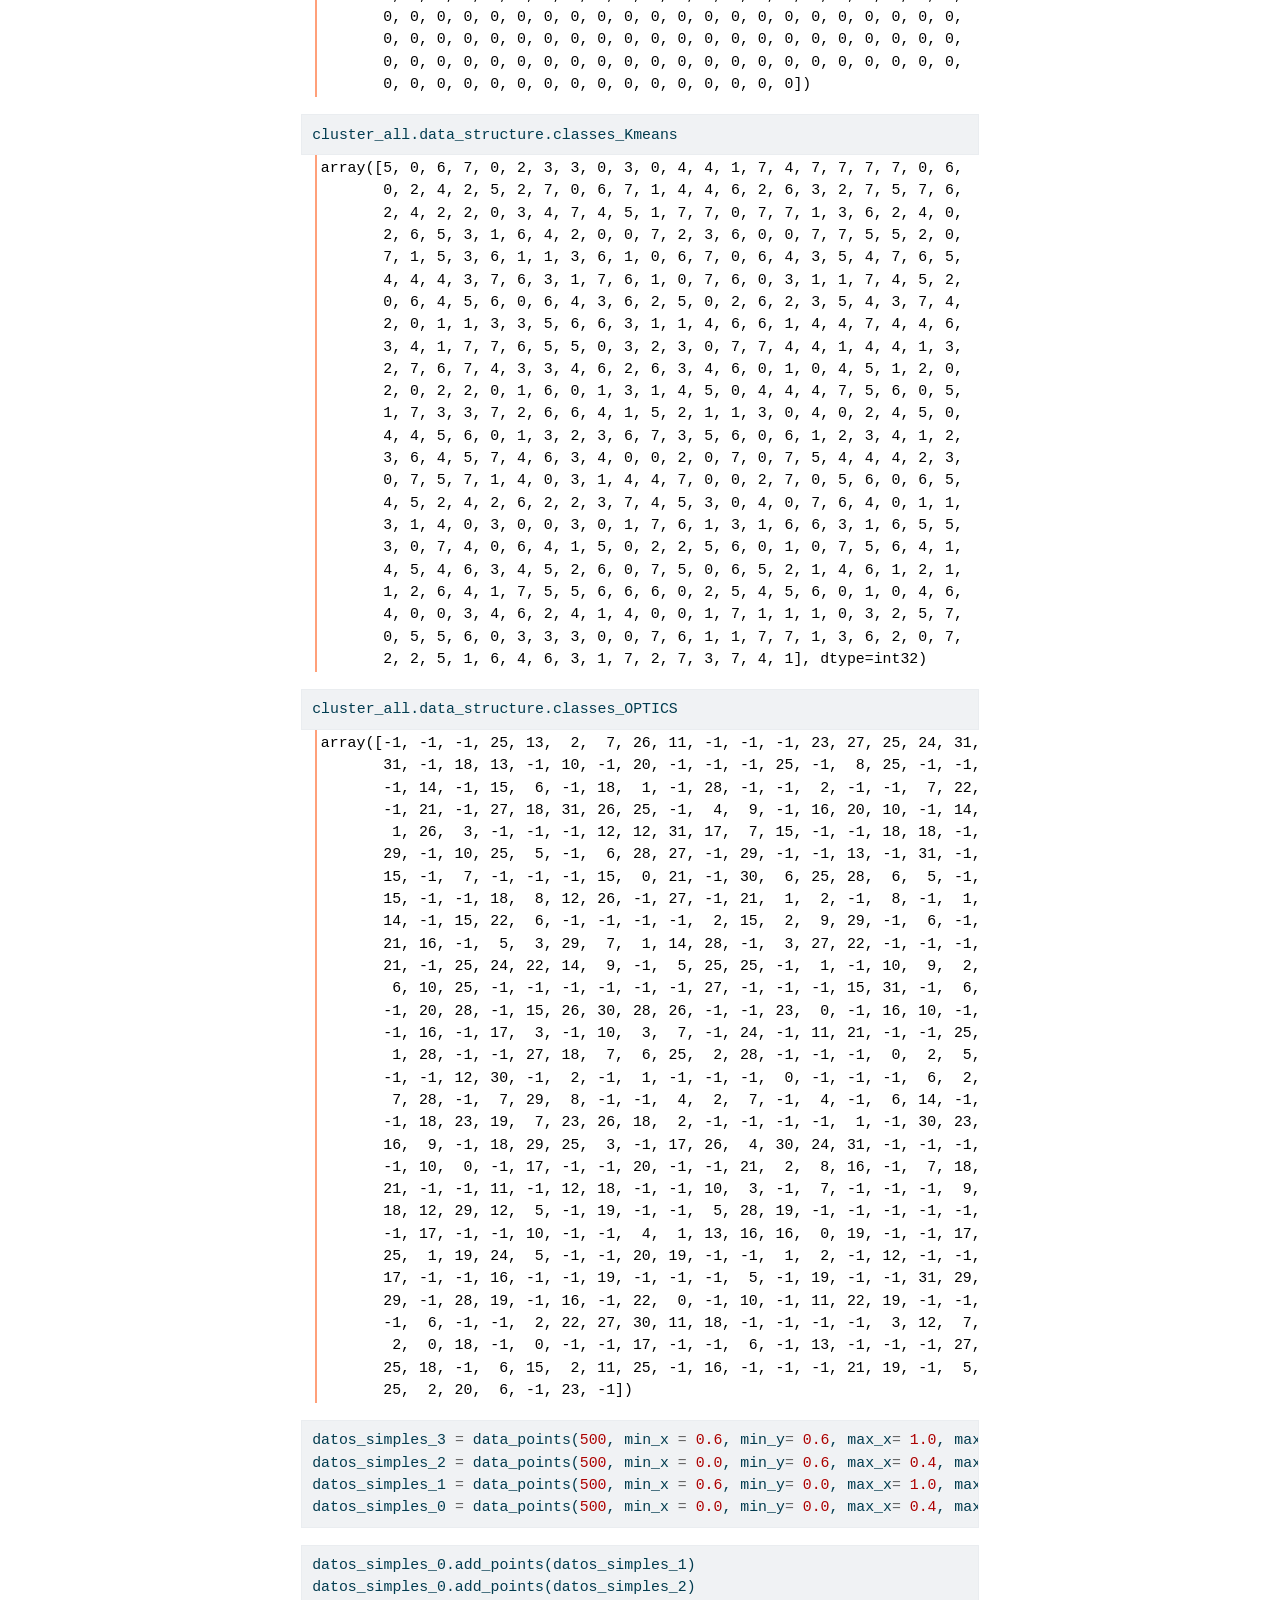
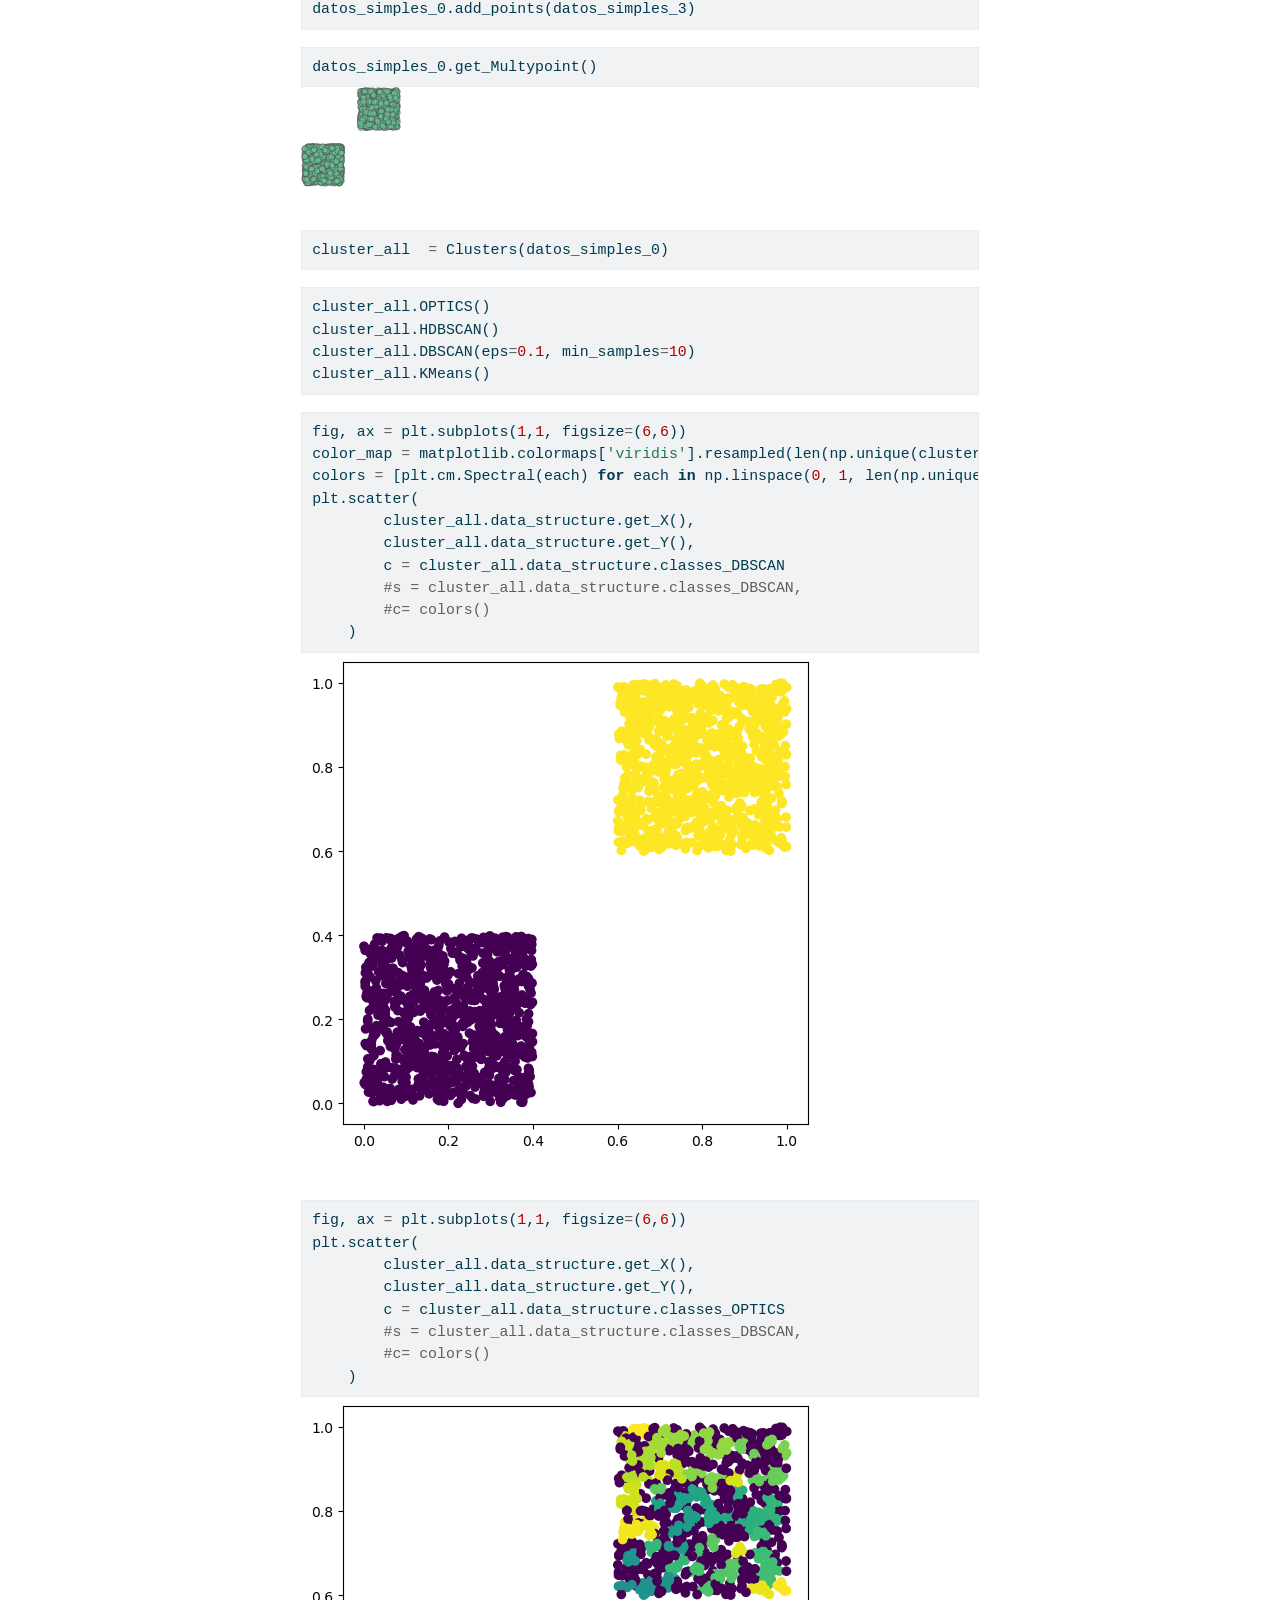
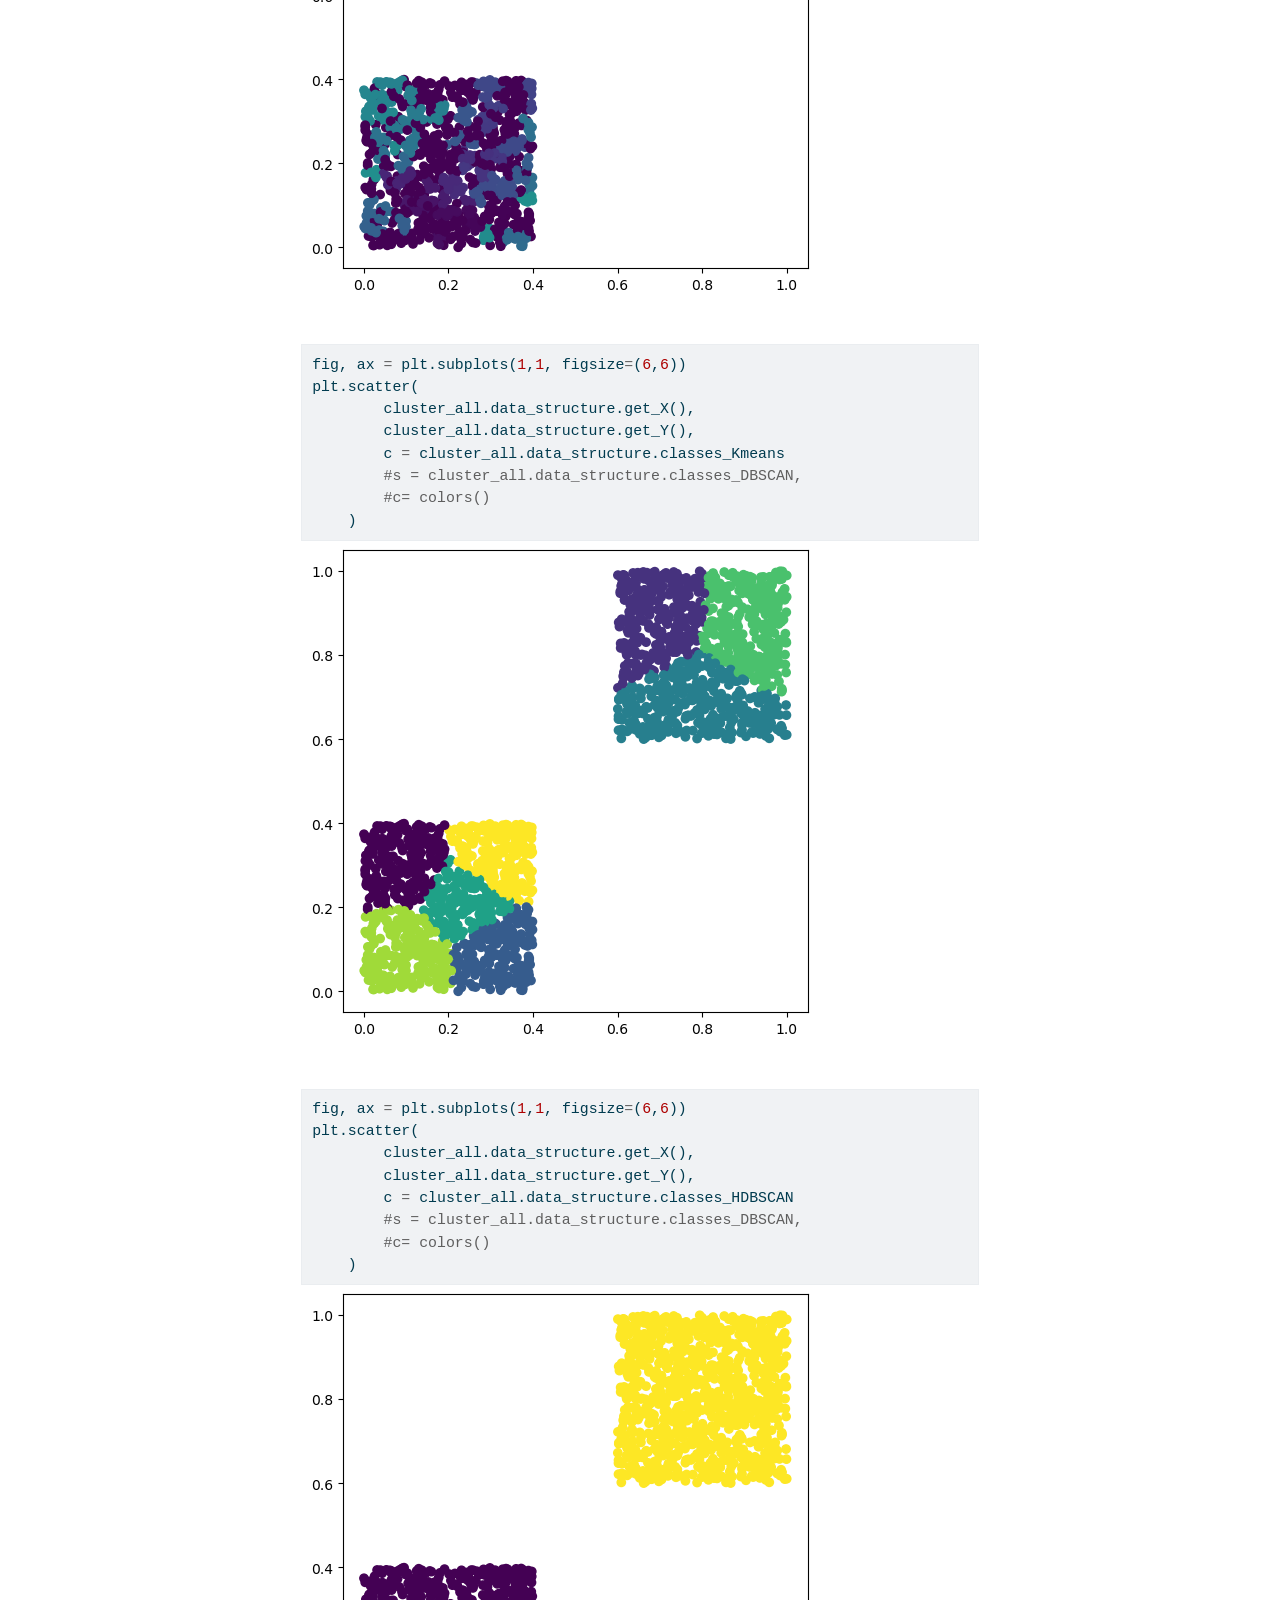
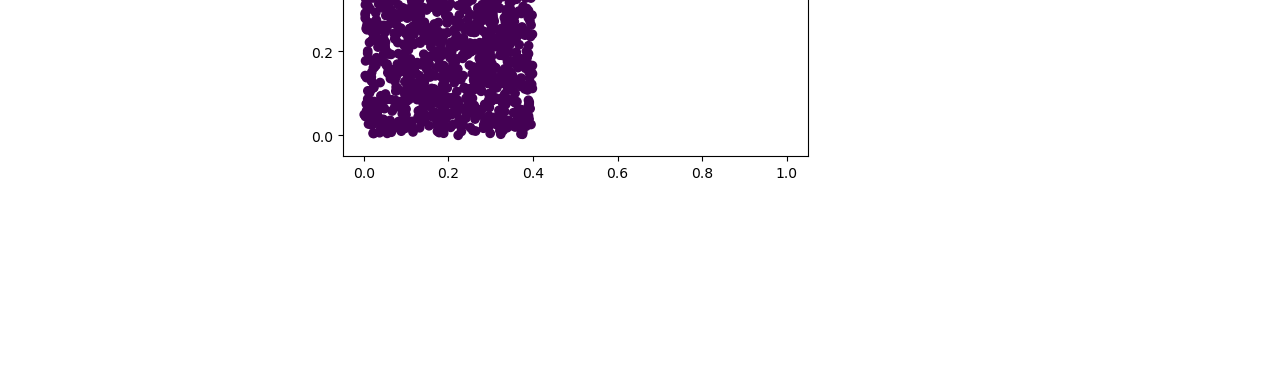
==== commit b5030cb9: "deploy: d7854d8a64aac14a9f74591024ad28163e2ddc86" ====
--- a/cluster.html
+++ b/cluster.html
@@ -2,7 +2,7 @@
 <html xmlns="http://www.w3.org/1999/xhtml" lang="en" xml:lang="en"><head>
 
 <meta charset="utf-8">
-<meta name="generator" content="quarto-1.7.13">
+<meta name="generator" content="quarto-1.8.4">
 
 <meta name="viewport" content="width=device-width, initial-scale=1.0, user-scalable=yes">
 
@@ -22,8 +22,9 @@
   vertical-align: middle;
 }
 /* CSS for syntax highlighting */
+html { -webkit-text-size-adjust: 100%; }
 pre > code.sourceCode { white-space: pre; position: relative; }
-pre > code.sourceCode > span { line-height: 1.25; }
+pre > code.sourceCode > span { display: inline-block; line-height: 1.25; }
 pre > code.sourceCode > span:empty { height: 1.2em; }
 .sourceCode { overflow: visible; }
 code.sourceCode > span { color: inherit; text-decoration: inherit; }
@@ -34,7 +35,7 @@
 }
 @media print {
 pre > code.sourceCode { white-space: pre-wrap; }
-pre > code.sourceCode > span { display: inline-block; text-indent: -5em; padding-left: 5em; }
+pre > code.sourceCode > span { text-indent: -5em; padding-left: 5em; }
 }
 pre.numberSource code
   { counter-reset: source-line 0; }
@@ -71,10 +72,10 @@
 <script src="site_libs/quarto-html/tippy.umd.min.js"></script>
 <script src="site_libs/quarto-html/anchor.min.js"></script>
 <link href="site_libs/quarto-html/tippy.css" rel="stylesheet">
-<link href="site_libs/quarto-html/quarto-syntax-highlighting-66ab7fd5e73b7f0a764e0d49b3e29ab1.css" rel="stylesheet" id="quarto-text-highlighting-styles">
+<link href="site_libs/quarto-html/quarto-syntax-highlighting-19cd9126a9a9c64aacb03dc90954a64a.css" rel="stylesheet" id="quarto-text-highlighting-styles">
 <script src="site_libs/bootstrap/bootstrap.min.js"></script>
 <link href="site_libs/bootstrap/bootstrap-icons.css" rel="stylesheet">
-<link href="site_libs/bootstrap/bootstrap-a46dc4aef9e391a85643b3ed89f95805.min.css" rel="stylesheet" append-hash="true" id="quarto-bootstrap" data-mode="light">
+<link href="site_libs/bootstrap/bootstrap-f1bc553c7a3a436aa0fa0e23ae41a04c.min.css" rel="stylesheet" append-hash="true" id="quarto-bootstrap" data-mode="light">
 <script id="quarto-search-options" type="application/json">{
   "location": "navbar",
   "copy-button": false,
@@ -115,7 +116,7 @@
 <meta name="twitter:card" content="summary_large_image">
 </head>
 
-<body class="nav-sidebar floating nav-fixed">
+<body class="nav-sidebar floating nav-fixed quarto-light">
 
 <div id="quarto-search-results"></div>
   <header id="quarto-header" class="headroom fixed-top">
@@ -446,236 +447,242 @@
 
 </main> <!-- /main -->
 <script id="quarto-html-after-body" type="application/javascript">
-window.document.addEventListener("DOMContentLoaded", function (event) {
-  const toggleBodyColorMode = (bsSheetEl) => {
-    const mode = bsSheetEl.getAttribute("data-mode");
-    const bodyEl = window.document.querySelector("body");
-    if (mode === "dark") {
-      bodyEl.classList.add("quarto-dark");
-      bodyEl.classList.remove("quarto-light");
-    } else {
-      bodyEl.classList.add("quarto-light");
-      bodyEl.classList.remove("quarto-dark");
+  window.document.addEventListener("DOMContentLoaded", function (event) {
+    const icon = "";
+    const anchorJS = new window.AnchorJS();
+    anchorJS.options = {
+      placement: 'right',
+      icon: icon
+    };
+    anchorJS.add('.anchored');
+    const isCodeAnnotation = (el) => {
+      for (const clz of el.classList) {
+        if (clz.startsWith('code-annotation-')) {                     
+          return true;
+        }
+      }
+      return false;
     }
-  }
-  const toggleBodyColorPrimary = () => {
-    const bsSheetEl = window.document.querySelector("link#quarto-bootstrap");
-    if (bsSheetEl) {
-      toggleBodyColorMode(bsSheetEl);
+    const onCopySuccess = function(e) {
+      // button target
+      const button = e.trigger;
+      // don't keep focus
+      button.blur();
+      // flash "checked"
+      button.classList.add('code-copy-button-checked');
+      var currentTitle = button.getAttribute("title");
+      button.setAttribute("title", "Copied!");
+      let tooltip;
+      if (window.bootstrap) {
+        button.setAttribute("data-bs-toggle", "tooltip");
+        button.setAttribute("data-bs-placement", "left");
+        button.setAttribute("data-bs-title", "Copied!");
+        tooltip = new bootstrap.Tooltip(button, 
+          { trigger: "manual", 
+            customClass: "code-copy-button-tooltip",
+            offset: [0, -8]});
+        tooltip.show();    
+      }
+      setTimeout(function() {
+        if (tooltip) {
+          tooltip.hide();
+          button.removeAttribute("data-bs-title");
+          button.removeAttribute("data-bs-toggle");
+          button.removeAttribute("data-bs-placement");
+        }
+        button.setAttribute("title", currentTitle);
+        button.classList.remove('code-copy-button-checked');
+      }, 1000);
+      // clear code selection
+      e.clearSelection();
     }
-  }
-  toggleBodyColorPrimary();  
-  const icon = "";
-  const anchorJS = new window.AnchorJS();
-  anchorJS.options = {
-    placement: 'right',
-    icon: icon
-  };
-  anchorJS.add('.anchored');
-  const isCodeAnnotation = (el) => {
-    for (const clz of el.classList) {
-      if (clz.startsWith('code-annotation-')) {                     
-        return true;
-      }
+    const getTextToCopy = function(trigger) {
+        const codeEl = trigger.previousElementSibling.cloneNode(true);
+        for (const childEl of codeEl.children) {
+          if (isCodeAnnotation(childEl)) {
+            childEl.remove();
+          }
+        }
+        return codeEl.innerText;
     }
-    return false;
-  }
-  const onCopySuccess = function(e) {
-    // button target
-    const button = e.trigger;
-    // don't keep focus
-    button.blur();
-    // flash "checked"
-    button.classList.add('code-copy-button-checked');
-    var currentTitle = button.getAttribute("title");
-    button.setAttribute("title", "Copied!");
-    let tooltip;
-    if (window.bootstrap) {
-      button.setAttribute("data-bs-toggle", "tooltip");
-      button.setAttribute("data-bs-placement", "left");
-      button.setAttribute("data-bs-title", "Copied!");
-      tooltip = new bootstrap.Tooltip(button, 
-        { trigger: "manual", 
-          customClass: "code-copy-button-tooltip",
-          offset: [0, -8]});
-      tooltip.show();    
+    const clipboard = new window.ClipboardJS('.code-copy-button:not([data-in-quarto-modal])', {
+      text: getTextToCopy
+    });
+    clipboard.on('success', onCopySuccess);
+    if (window.document.getElementById('quarto-embedded-source-code-modal')) {
+      const clipboardModal = new window.ClipboardJS('.code-copy-button[data-in-quarto-modal]', {
+        text: getTextToCopy,
+        container: window.document.getElementById('quarto-embedded-source-code-modal')
+      });
+      clipboardModal.on('success', onCopySuccess);
     }
-    setTimeout(function() {
-      if (tooltip) {
-        tooltip.hide();
-        button.removeAttribute("data-bs-title");
-        button.removeAttribute("data-bs-toggle");
-        button.removeAttribute("data-bs-placement");
-      }
-      button.setAttribute("title", currentTitle);
-      button.classList.remove('code-copy-button-checked');
-    }, 1000);
-    // clear code selection
-    e.clearSelection();
-  }
-  const getTextToCopy = function(trigger) {
-      const codeEl = trigger.previousElementSibling.cloneNode(true);
-      for (const childEl of codeEl.children) {
-        if (isCodeAnnotation(childEl)) {
-          childEl.remove();
-        }
-      }
-      return codeEl.innerText;
-  }
-  const clipboard = new window.ClipboardJS('.code-copy-button:not([data-in-quarto-modal])', {
-    text: getTextToCopy
-  });
-  clipboard.on('success', onCopySuccess);
-  if (window.document.getElementById('quarto-embedded-source-code-modal')) {
-    const clipboardModal = new window.ClipboardJS('.code-copy-button[data-in-quarto-modal]', {
-      text: getTextToCopy,
-      container: window.document.getElementById('quarto-embedded-source-code-modal')
-    });
-    clipboardModal.on('success', onCopySuccess);
-  }
-    var localhostRegex = new RegExp(/^(?:http|https):\/\/localhost\:?[0-9]*\//);
-    var mailtoRegex = new RegExp(/^mailto:/);
-      var filterRegex = new RegExp("https:\/\/msalazarcgeo\.github\.io\/taller_nbdev_divertido");
-    var isInternal = (href) => {
-        return filterRegex.test(href) || localhostRegex.test(href) || mailtoRegex.test(href);
+      var localhostRegex = new RegExp(/^(?:http|https):\/\/localhost\:?[0-9]*\//);
+      var mailtoRegex = new RegExp(/^mailto:/);
+        var filterRegex = new RegExp("https:\/\/msalazarcgeo\.github\.io\/taller_nbdev_divertido");
+      var isInternal = (href) => {
+          return filterRegex.test(href) || localhostRegex.test(href) || mailtoRegex.test(href);
+      }
+      // Inspect non-navigation links and adorn them if external
+     var links = window.document.querySelectorAll('a[href]:not(.nav-link):not(.navbar-brand):not(.toc-action):not(.sidebar-link):not(.sidebar-item-toggle):not(.pagination-link):not(.no-external):not([aria-hidden]):not(.dropdown-item):not(.quarto-navigation-tool):not(.about-link)');
+      for (var i=0; i<links.length; i++) {
+        const link = links[i];
+        if (!isInternal(link.href)) {
+          // undo the damage that might have been done by quarto-nav.js in the case of
+          // links that we want to consider external
+          if (link.dataset.originalHref !== undefined) {
+            link.href = link.dataset.originalHref;
+          }
+        }
+      }
+    function tippyHover(el, contentFn, onTriggerFn, onUntriggerFn) {
+      const config = {
+        allowHTML: true,
+        maxWidth: 500,
+        delay: 100,
+        arrow: false,
+        appendTo: function(el) {
+            return el.parentElement;
+        },
+        interactive: true,
+        interactiveBorder: 10,
+        theme: 'quarto',
+        placement: 'bottom-start',
+      };
+      if (contentFn) {
+        config.content = contentFn;
+      }
+      if (onTriggerFn) {
+        config.onTrigger = onTriggerFn;
+      }
+      if (onUntriggerFn) {
+        config.onUntrigger = onUntriggerFn;
+      }
+      window.tippy(el, config); 
     }
-    // Inspect non-navigation links and adorn them if external
- 	var links = window.document.querySelectorAll('a[href]:not(.nav-link):not(.navbar-brand):not(.toc-action):not(.sidebar-link):not(.sidebar-item-toggle):not(.pagination-link):not(.no-external):not([aria-hidden]):not(.dropdown-item):not(.quarto-navigation-tool):not(.about-link)');
-    for (var i=0; i<links.length; i++) {
-      const link = links[i];
-      if (!isInternal(link.href)) {
-        // undo the damage that might have been done by quarto-nav.js in the case of
-        // links that we want to consider external
-        if (link.dataset.originalHref !== undefined) {
-          link.href = link.dataset.originalHref;
-        }
-      }
+    const noterefs = window.document.querySelectorAll('a[role="doc-noteref"]');
+    for (var i=0; i<noterefs.length; i++) {
+      const ref = noterefs[i];
+      tippyHover(ref, function() {
+        // use id or data attribute instead here
+        let href = ref.getAttribute('data-footnote-href') || ref.getAttribute('href');
+        try { href = new URL(href).hash; } catch {}
+        const id = href.replace(/^#\/?/, "");
+        const note = window.document.getElementById(id);
+        if (note) {
+          return note.innerHTML;
+        } else {
+          return "";
+        }
+      });
     }
-  function tippyHover(el, contentFn, onTriggerFn, onUntriggerFn) {
-    const config = {
-      allowHTML: true,
-      maxWidth: 500,
-      delay: 100,
-      arrow: false,
-      appendTo: function(el) {
-          return el.parentElement;
-      },
-      interactive: true,
-      interactiveBorder: 10,
-      theme: 'quarto',
-      placement: 'bottom-start',
-    };
-    if (contentFn) {
-      config.content = contentFn;
-    }
-    if (onTriggerFn) {
-      config.onTrigger = onTriggerFn;
-    }
-    if (onUntriggerFn) {
-      config.onUntrigger = onUntriggerFn;
-    }
-    window.tippy(el, config); 
-  }
-  const noterefs = window.document.querySelectorAll('a[role="doc-noteref"]');
-  for (var i=0; i<noterefs.length; i++) {
-    const ref = noterefs[i];
-    tippyHover(ref, function() {
-      // use id or data attribute instead here
-      let href = ref.getAttribute('data-footnote-href') || ref.getAttribute('href');
-      try { href = new URL(href).hash; } catch {}
-      const id = href.replace(/^#\/?/, "");
-      const note = window.document.getElementById(id);
-      if (note) {
-        return note.innerHTML;
+    const xrefs = window.document.querySelectorAll('a.quarto-xref');
+    const processXRef = (id, note) => {
+      // Strip column container classes
+      const stripColumnClz = (el) => {
+        el.classList.remove("page-full", "page-columns");
+        if (el.children) {
+          for (const child of el.children) {
+            stripColumnClz(child);
+          }
+        }
+      }
+      stripColumnClz(note)
+      if (id === null || id.startsWith('sec-')) {
+        // Special case sections, only their first couple elements
+        const container = document.createElement("div");
+        if (note.children && note.children.length > 2) {
+          container.appendChild(note.children[0].cloneNode(true));
+          for (let i = 1; i < note.children.length; i++) {
+            const child = note.children[i];
+            if (child.tagName === "P" && child.innerText === "") {
+              continue;
+            } else {
+              container.appendChild(child.cloneNode(true));
+              break;
+            }
+          }
+          if (window.Quarto?.typesetMath) {
+            window.Quarto.typesetMath(container);
+          }
+          return container.innerHTML
+        } else {
+          if (window.Quarto?.typesetMath) {
+            window.Quarto.typesetMath(note);
+          }
+          return note.innerHTML;
+        }
       } else {
-        return "";
-      }
-    });
-  }
-  const xrefs = window.document.querySelectorAll('a.quarto-xref');
-  const processXRef = (id, note) => {
-    // Strip column container classes
-    const stripColumnClz = (el) => {
-      el.classList.remove("page-full", "page-columns");
-      if (el.children) {
-        for (const child of el.children) {
-          stripColumnClz(child);
-        }
-      }
-    }
-    stripColumnClz(note)
-    if (id === null || id.startsWith('sec-')) {
-      // Special case sections, only their first couple elements
-      const container = document.createElement("div");
-      if (note.children && note.children.length > 2) {
-        container.appendChild(note.children[0].cloneNode(true));
-        for (let i = 1; i < note.children.length; i++) {
-          const child = note.children[i];
-          if (child.tagName === "P" && child.innerText === "") {
-            continue;
-          } else {
-            container.appendChild(child.cloneNode(true));
-            break;
-          }
-        }
-        if (window.Quarto?.typesetMath) {
-          window.Quarto.typesetMath(container);
-        }
-        return container.innerHTML
-      } else {
+        // Remove any anchor links if they are present
+        const anchorLink = note.querySelector('a.anchorjs-link');
+        if (anchorLink) {
+          anchorLink.remove();
+        }
         if (window.Quarto?.typesetMath) {
           window.Quarto.typesetMath(note);
         }
-        return note.innerHTML;
-      }
-    } else {
-      // Remove any anchor links if they are present
-      const anchorLink = note.querySelector('a.anchorjs-link');
-      if (anchorLink) {
-        anchorLink.remove();
-      }
-      if (window.Quarto?.typesetMath) {
-        window.Quarto.typesetMath(note);
-      }
-      if (note.classList.contains("callout")) {
-        return note.outerHTML;
-      } else {
-        return note.innerHTML;
+        if (note.classList.contains("callout")) {
+          return note.outerHTML;
+        } else {
+          return note.innerHTML;
+        }
       }
     }
-  }
-  for (var i=0; i<xrefs.length; i++) {
-    const xref = xrefs[i];
-    tippyHover(xref, undefined, function(instance) {
-      instance.disable();
-      let url = xref.getAttribute('href');
-      let hash = undefined; 
-      if (url.startsWith('#')) {
-        hash = url;
-      } else {
-        try { hash = new URL(url).hash; } catch {}
-      }
-      if (hash) {
-        const id = hash.replace(/^#\/?/, "");
-        const note = window.document.getElementById(id);
-        if (note !== null) {
-          try {
-            const html = processXRef(id, note.cloneNode(true));
-            instance.setContent(html);
-          } finally {
-            instance.enable();
-            instance.show();
-          }
+    for (var i=0; i<xrefs.length; i++) {
+      const xref = xrefs[i];
+      tippyHover(xref, undefined, function(instance) {
+        instance.disable();
+        let url = xref.getAttribute('href');
+        let hash = undefined; 
+        if (url.startsWith('#')) {
+          hash = url;
         } else {
-          // See if we can fetch this
-          fetch(url.split('#')[0])
+          try { hash = new URL(url).hash; } catch {}
+        }
+        if (hash) {
+          const id = hash.replace(/^#\/?/, "");
+          const note = window.document.getElementById(id);
+          if (note !== null) {
+            try {
+              const html = processXRef(id, note.cloneNode(true));
+              instance.setContent(html);
+            } finally {
+              instance.enable();
+              instance.show();
+            }
+          } else {
+            // See if we can fetch this
+            fetch(url.split('#')[0])
+            .then(res => res.text())
+            .then(html => {
+              const parser = new DOMParser();
+              const htmlDoc = parser.parseFromString(html, "text/html");
+              const note = htmlDoc.getElementById(id);
+              if (note !== null) {
+                const html = processXRef(id, note);
+                instance.setContent(html);
+              } 
+            }).finally(() => {
+              instance.enable();
+              instance.show();
+            });
+          }
+        } else {
+          // See if we can fetch a full url (with no hash to target)
+          // This is a special case and we should probably do some content thinning / targeting
+          fetch(url)
           .then(res => res.text())
           .then(html => {
             const parser = new DOMParser();
             const htmlDoc = parser.parseFromString(html, "text/html");
-            const note = htmlDoc.getElementById(id);
+            const note = htmlDoc.querySelector('main.content');
             if (note !== null) {
-              const html = processXRef(id, note);
+              // This should only happen for chapter cross references
+              // (since there is no id in the URL)
+              // remove the first header
+              if (note.children.length > 0 && note.children[0].tagName === "HEADER") {
+                note.children[0].remove();
+              }
+              const html = processXRef(null, note);
               instance.setContent(html);
             } 
           }).finally(() => {
@@ -683,185 +690,161 @@
             instance.show();
           });
         }
-      } else {
-        // See if we can fetch a full url (with no hash to target)
-        // This is a special case and we should probably do some content thinning / targeting
-        fetch(url)
-        .then(res => res.text())
-        .then(html => {
-          const parser = new DOMParser();
-          const htmlDoc = parser.parseFromString(html, "text/html");
-          const note = htmlDoc.querySelector('main.content');
-          if (note !== null) {
-            // This should only happen for chapter cross references
-            // (since there is no id in the URL)
-            // remove the first header
-            if (note.children.length > 0 && note.children[0].tagName === "HEADER") {
-              note.children[0].remove();
-            }
-            const html = processXRef(null, note);
-            instance.setContent(html);
-          } 
-        }).finally(() => {
-          instance.enable();
-          instance.show();
-        });
-      }
-    }, function(instance) {
-    });
-  }
-      let selectedAnnoteEl;
-      const selectorForAnnotation = ( cell, annotation) => {
-        let cellAttr = 'data-code-cell="' + cell + '"';
-        let lineAttr = 'data-code-annotation="' +  annotation + '"';
-        const selector = 'span[' + cellAttr + '][' + lineAttr + ']';
-        return selector;
-      }
-      const selectCodeLines = (annoteEl) => {
-        const doc = window.document;
-        const targetCell = annoteEl.getAttribute("data-target-cell");
-        const targetAnnotation = annoteEl.getAttribute("data-target-annotation");
-        const annoteSpan = window.document.querySelector(selectorForAnnotation(targetCell, targetAnnotation));
-        const lines = annoteSpan.getAttribute("data-code-lines").split(",");
-        const lineIds = lines.map((line) => {
-          return targetCell + "-" + line;
-        })
-        let top = null;
-        let height = null;
-        let parent = null;
-        if (lineIds.length > 0) {
-            //compute the position of the single el (top and bottom and make a div)
-            const el = window.document.getElementById(lineIds[0]);
-            top = el.offsetTop;
-            height = el.offsetHeight;
-            parent = el.parentElement.parentElement;
-          if (lineIds.length > 1) {
-            const lastEl = window.document.getElementById(lineIds[lineIds.length - 1]);
-            const bottom = lastEl.offsetTop + lastEl.offsetHeight;
-            height = bottom - top;
-          }
-          if (top !== null && height !== null && parent !== null) {
-            // cook up a div (if necessary) and position it 
-            let div = window.document.getElementById("code-annotation-line-highlight");
-            if (div === null) {
-              div = window.document.createElement("div");
-              div.setAttribute("id", "code-annotation-line-highlight");
-              div.style.position = 'absolute';
-              parent.appendChild(div);
-            }
-            div.style.top = top - 2 + "px";
-            div.style.height = height + 4 + "px";
-            div.style.left = 0;
-            let gutterDiv = window.document.getElementById("code-annotation-line-highlight-gutter");
-            if (gutterDiv === null) {
-              gutterDiv = window.document.createElement("div");
-              gutterDiv.setAttribute("id", "code-annotation-line-highlight-gutter");
-              gutterDiv.style.position = 'absolute';
-              const codeCell = window.document.getElementById(targetCell);
-              const gutter = codeCell.querySelector('.code-annotation-gutter');
-              gutter.appendChild(gutterDiv);
-            }
-            gutterDiv.style.top = top - 2 + "px";
-            gutterDiv.style.height = height + 4 + "px";
-          }
-          selectedAnnoteEl = annoteEl;
-        }
-      };
-      const unselectCodeLines = () => {
-        const elementsIds = ["code-annotation-line-highlight", "code-annotation-line-highlight-gutter"];
-        elementsIds.forEach((elId) => {
-          const div = window.document.getElementById(elId);
-          if (div) {
-            div.remove();
-          }
-        });
-        selectedAnnoteEl = undefined;
-      };
-        // Handle positioning of the toggle
-    window.addEventListener(
-      "resize",
-      throttle(() => {
-        elRect = undefined;
-        if (selectedAnnoteEl) {
-          selectCodeLines(selectedAnnoteEl);
-        }
-      }, 10)
-    );
-    function throttle(fn, ms) {
-    let throttle = false;
-    let timer;
-      return (...args) => {
-        if(!throttle) { // first call gets through
-            fn.apply(this, args);
-            throttle = true;
-        } else { // all the others get throttled
-            if(timer) clearTimeout(timer); // cancel #2
-            timer = setTimeout(() => {
-              fn.apply(this, args);
-              timer = throttle = false;
-            }, ms);
-        }
-      };
-    }
-      // Attach click handler to the DT
-      const annoteDls = window.document.querySelectorAll('dt[data-target-cell]');
-      for (const annoteDlNode of annoteDls) {
-        annoteDlNode.addEventListener('click', (event) => {
-          const clickedEl = event.target;
-          if (clickedEl !== selectedAnnoteEl) {
-            unselectCodeLines();
-            const activeEl = window.document.querySelector('dt[data-target-cell].code-annotation-active');
-            if (activeEl) {
-              activeEl.classList.remove('code-annotation-active');
-            }
-            selectCodeLines(clickedEl);
-            clickedEl.classList.add('code-annotation-active');
-          } else {
-            // Unselect the line
-            unselectCodeLines();
-            clickedEl.classList.remove('code-annotation-active');
-          }
-        });
-      }
-  const findCites = (el) => {
-    const parentEl = el.parentElement;
-    if (parentEl) {
-      const cites = parentEl.dataset.cites;
-      if (cites) {
-        return {
-          el,
-          cites: cites.split(' ')
-        };
-      } else {
-        return findCites(el.parentElement)
-      }
-    } else {
-      return undefined;
-    }
-  };
-  var bibliorefs = window.document.querySelectorAll('a[role="doc-biblioref"]');
-  for (var i=0; i<bibliorefs.length; i++) {
-    const ref = bibliorefs[i];
-    const citeInfo = findCites(ref);
-    if (citeInfo) {
-      tippyHover(citeInfo.el, function() {
-        var popup = window.document.createElement('div');
-        citeInfo.cites.forEach(function(cite) {
-          var citeDiv = window.document.createElement('div');
-          citeDiv.classList.add('hanging-indent');
-          citeDiv.classList.add('csl-entry');
-          var biblioDiv = window.document.getElementById('ref-' + cite);
-          if (biblioDiv) {
-            citeDiv.innerHTML = biblioDiv.innerHTML;
-          }
-          popup.appendChild(citeDiv);
-        });
-        return popup.innerHTML;
+      }, function(instance) {
       });
     }
-  }
-});
-</script>
+        let selectedAnnoteEl;
+        const selectorForAnnotation = ( cell, annotation) => {
+          let cellAttr = 'data-code-cell="' + cell + '"';
+          let lineAttr = 'data-code-annotation="' +  annotation + '"';
+          const selector = 'span[' + cellAttr + '][' + lineAttr + ']';
+          return selector;
+        }
+        const selectCodeLines = (annoteEl) => {
+          const doc = window.document;
+          const targetCell = annoteEl.getAttribute("data-target-cell");
+          const targetAnnotation = annoteEl.getAttribute("data-target-annotation");
+          const annoteSpan = window.document.querySelector(selectorForAnnotation(targetCell, targetAnnotation));
+          const lines = annoteSpan.getAttribute("data-code-lines").split(",");
+          const lineIds = lines.map((line) => {
+            return targetCell + "-" + line;
+          })
+          let top = null;
+          let height = null;
+          let parent = null;
+          if (lineIds.length > 0) {
+              //compute the position of the single el (top and bottom and make a div)
+              const el = window.document.getElementById(lineIds[0]);
+              top = el.offsetTop;
+              height = el.offsetHeight;
+              parent = el.parentElement.parentElement;
+            if (lineIds.length > 1) {
+              const lastEl = window.document.getElementById(lineIds[lineIds.length - 1]);
+              const bottom = lastEl.offsetTop + lastEl.offsetHeight;
+              height = bottom - top;
+            }
+            if (top !== null && height !== null && parent !== null) {
+              // cook up a div (if necessary) and position it 
+              let div = window.document.getElementById("code-annotation-line-highlight");
+              if (div === null) {
+                div = window.document.createElement("div");
+                div.setAttribute("id", "code-annotation-line-highlight");
+                div.style.position = 'absolute';
+                parent.appendChild(div);
+              }
+              div.style.top = top - 2 + "px";
+              div.style.height = height + 4 + "px";
+              div.style.left = 0;
+              let gutterDiv = window.document.getElementById("code-annotation-line-highlight-gutter");
+              if (gutterDiv === null) {
+                gutterDiv = window.document.createElement("div");
+                gutterDiv.setAttribute("id", "code-annotation-line-highlight-gutter");
+                gutterDiv.style.position = 'absolute';
+                const codeCell = window.document.getElementById(targetCell);
+                const gutter = codeCell.querySelector('.code-annotation-gutter');
+                gutter.appendChild(gutterDiv);
+              }
+              gutterDiv.style.top = top - 2 + "px";
+              gutterDiv.style.height = height + 4 + "px";
+            }
+            selectedAnnoteEl = annoteEl;
+          }
+        };
+        const unselectCodeLines = () => {
+          const elementsIds = ["code-annotation-line-highlight", "code-annotation-line-highlight-gutter"];
+          elementsIds.forEach((elId) => {
+            const div = window.document.getElementById(elId);
+            if (div) {
+              div.remove();
+            }
+          });
+          selectedAnnoteEl = undefined;
+        };
+          // Handle positioning of the toggle
+      window.addEventListener(
+        "resize",
+        throttle(() => {
+          elRect = undefined;
+          if (selectedAnnoteEl) {
+            selectCodeLines(selectedAnnoteEl);
+          }
+        }, 10)
+      );
+      function throttle(fn, ms) {
+      let throttle = false;
+      let timer;
+        return (...args) => {
+          if(!throttle) { // first call gets through
+              fn.apply(this, args);
+              throttle = true;
+          } else { // all the others get throttled
+              if(timer) clearTimeout(timer); // cancel #2
+              timer = setTimeout(() => {
+                fn.apply(this, args);
+                timer = throttle = false;
+              }, ms);
+          }
+        };
+      }
+        // Attach click handler to the DT
+        const annoteDls = window.document.querySelectorAll('dt[data-target-cell]');
+        for (const annoteDlNode of annoteDls) {
+          annoteDlNode.addEventListener('click', (event) => {
+            const clickedEl = event.target;
+            if (clickedEl !== selectedAnnoteEl) {
+              unselectCodeLines();
+              const activeEl = window.document.querySelector('dt[data-target-cell].code-annotation-active');
+              if (activeEl) {
+                activeEl.classList.remove('code-annotation-active');
+              }
+              selectCodeLines(clickedEl);
+              clickedEl.classList.add('code-annotation-active');
+            } else {
+              // Unselect the line
+              unselectCodeLines();
+              clickedEl.classList.remove('code-annotation-active');
+            }
+          });
+        }
+    const findCites = (el) => {
+      const parentEl = el.parentElement;
+      if (parentEl) {
+        const cites = parentEl.dataset.cites;
+        if (cites) {
+          return {
+            el,
+            cites: cites.split(' ')
+          };
+        } else {
+          return findCites(el.parentElement)
+        }
+      } else {
+        return undefined;
+      }
+    };
+    var bibliorefs = window.document.querySelectorAll('a[role="doc-biblioref"]');
+    for (var i=0; i<bibliorefs.length; i++) {
+      const ref = bibliorefs[i];
+      const citeInfo = findCites(ref);
+      if (citeInfo) {
+        tippyHover(citeInfo.el, function() {
+          var popup = window.document.createElement('div');
+          citeInfo.cites.forEach(function(cite) {
+            var citeDiv = window.document.createElement('div');
+            citeDiv.classList.add('hanging-indent');
+            citeDiv.classList.add('csl-entry');
+            var biblioDiv = window.document.getElementById('ref-' + cite);
+            if (biblioDiv) {
+              citeDiv.innerHTML = biblioDiv.innerHTML;
+            }
+            popup.appendChild(citeDiv);
+          });
+          return popup.innerHTML;
+        });
+      }
+    }
+  });
+  </script>
 </div> <!-- /content -->
 
 
--- a/site_libs/quarto-html/quarto-syntax-highlighting-19cd9126a9a9c64aacb03dc90954a64a.css
+++ b/site_libs/quarto-html/quarto-syntax-highlighting-19cd9126a9a9c64aacb03dc90954a64a.css
@@ -0,0 +1,236 @@
+/* quarto syntax highlight colors */
+:root {
+  --quarto-hl-ot-color: #003B4F;
+  --quarto-hl-at-color: #657422;
+  --quarto-hl-ss-color: #20794D;
+  --quarto-hl-an-color: #5E5E5E;
+  --quarto-hl-fu-color: #4758AB;
+  --quarto-hl-st-color: #20794D;
+  --quarto-hl-cf-color: #003B4F;
+  --quarto-hl-op-color: #5E5E5E;
+  --quarto-hl-er-color: #AD0000;
+  --quarto-hl-bn-color: #AD0000;
+  --quarto-hl-al-color: #AD0000;
+  --quarto-hl-va-color: #111111;
+  --quarto-hl-bu-color: inherit;
+  --quarto-hl-ex-color: inherit;
+  --quarto-hl-pp-color: #AD0000;
+  --quarto-hl-in-color: #5E5E5E;
+  --quarto-hl-vs-color: #20794D;
+  --quarto-hl-wa-color: #5E5E5E;
+  --quarto-hl-do-color: #5E5E5E;
+  --quarto-hl-im-color: #00769E;
+  --quarto-hl-ch-color: #20794D;
+  --quarto-hl-dt-color: #AD0000;
+  --quarto-hl-fl-color: #AD0000;
+  --quarto-hl-co-color: #5E5E5E;
+  --quarto-hl-cv-color: #5E5E5E;
+  --quarto-hl-cn-color: #8f5902;
+  --quarto-hl-sc-color: #5E5E5E;
+  --quarto-hl-dv-color: #AD0000;
+  --quarto-hl-kw-color: #003B4F;
+}
+
+/* other quarto variables */
+:root {
+  --quarto-font-monospace: SFMono-Regular, Menlo, Monaco, Consolas, "Liberation Mono", "Courier New", monospace;
+}
+
+/* syntax highlight based on Pandoc's rules */
+pre > code.sourceCode > span {
+  color: #003B4F;
+}
+
+code.sourceCode > span {
+  color: #003B4F;
+}
+
+div.sourceCode,
+div.sourceCode pre.sourceCode {
+  color: #003B4F;
+}
+
+/* Normal */
+code span {
+  color: #003B4F;
+}
+
+/* Alert */
+code span.al {
+  color: #AD0000;
+  font-style: inherit;
+}
+
+/* Annotation */
+code span.an {
+  color: #5E5E5E;
+  font-style: inherit;
+}
+
+/* Attribute */
+code span.at {
+  color: #657422;
+  font-style: inherit;
+}
+
+/* BaseN */
+code span.bn {
+  color: #AD0000;
+  font-style: inherit;
+}
+
+/* BuiltIn */
+code span.bu {
+  font-style: inherit;
+}
+
+/* ControlFlow */
+code span.cf {
+  color: #003B4F;
+  font-weight: bold;
+  font-style: inherit;
+}
+
+/* Char */
+code span.ch {
+  color: #20794D;
+  font-style: inherit;
+}
+
+/* Constant */
+code span.cn {
+  color: #8f5902;
+  font-style: inherit;
+}
+
+/* Comment */
+code span.co {
+  color: #5E5E5E;
+  font-style: inherit;
+}
+
+/* CommentVar */
+code span.cv {
+  color: #5E5E5E;
+  font-style: italic;
+}
+
+/* Documentation */
+code span.do {
+  color: #5E5E5E;
+  font-style: italic;
+}
+
+/* DataType */
+code span.dt {
+  color: #AD0000;
+  font-style: inherit;
+}
+
+/* DecVal */
+code span.dv {
+  color: #AD0000;
+  font-style: inherit;
+}
+
+/* Error */
+code span.er {
+  color: #AD0000;
+  font-style: inherit;
+}
+
+/* Extension */
+code span.ex {
+  font-style: inherit;
+}
+
+/* Float */
+code span.fl {
+  color: #AD0000;
+  font-style: inherit;
+}
+
+/* Function */
+code span.fu {
+  color: #4758AB;
+  font-style: inherit;
+}
+
+/* Import */
+code span.im {
+  color: #00769E;
+  font-style: inherit;
+}
+
+/* Information */
+code span.in {
+  color: #5E5E5E;
+  font-style: inherit;
+}
+
+/* Keyword */
+code span.kw {
+  color: #003B4F;
+  font-weight: bold;
+  font-style: inherit;
+}
+
+/* Operator */
+code span.op {
+  color: #5E5E5E;
+  font-style: inherit;
+}
+
+/* Other */
+code span.ot {
+  color: #003B4F;
+  font-style: inherit;
+}
+
+/* Preprocessor */
+code span.pp {
+  color: #AD0000;
+  font-style: inherit;
+}
+
+/* SpecialChar */
+code span.sc {
+  color: #5E5E5E;
+  font-style: inherit;
+}
+
+/* SpecialString */
+code span.ss {
+  color: #20794D;
+  font-style: inherit;
+}
+
+/* String */
+code span.st {
+  color: #20794D;
+  font-style: inherit;
+}
+
+/* Variable */
+code span.va {
+  color: #111111;
+  font-style: inherit;
+}
+
+/* VerbatimString */
+code span.vs {
+  color: #20794D;
+  font-style: inherit;
+}
+
+/* Warning */
+code span.wa {
+  color: #5E5E5E;
+  font-style: italic;
+}
+
+.prevent-inlining {
+  content: "</";
+}
+
+/*# sourceMappingURL=68503534c93a5975987365776e7489a6.css.map */
